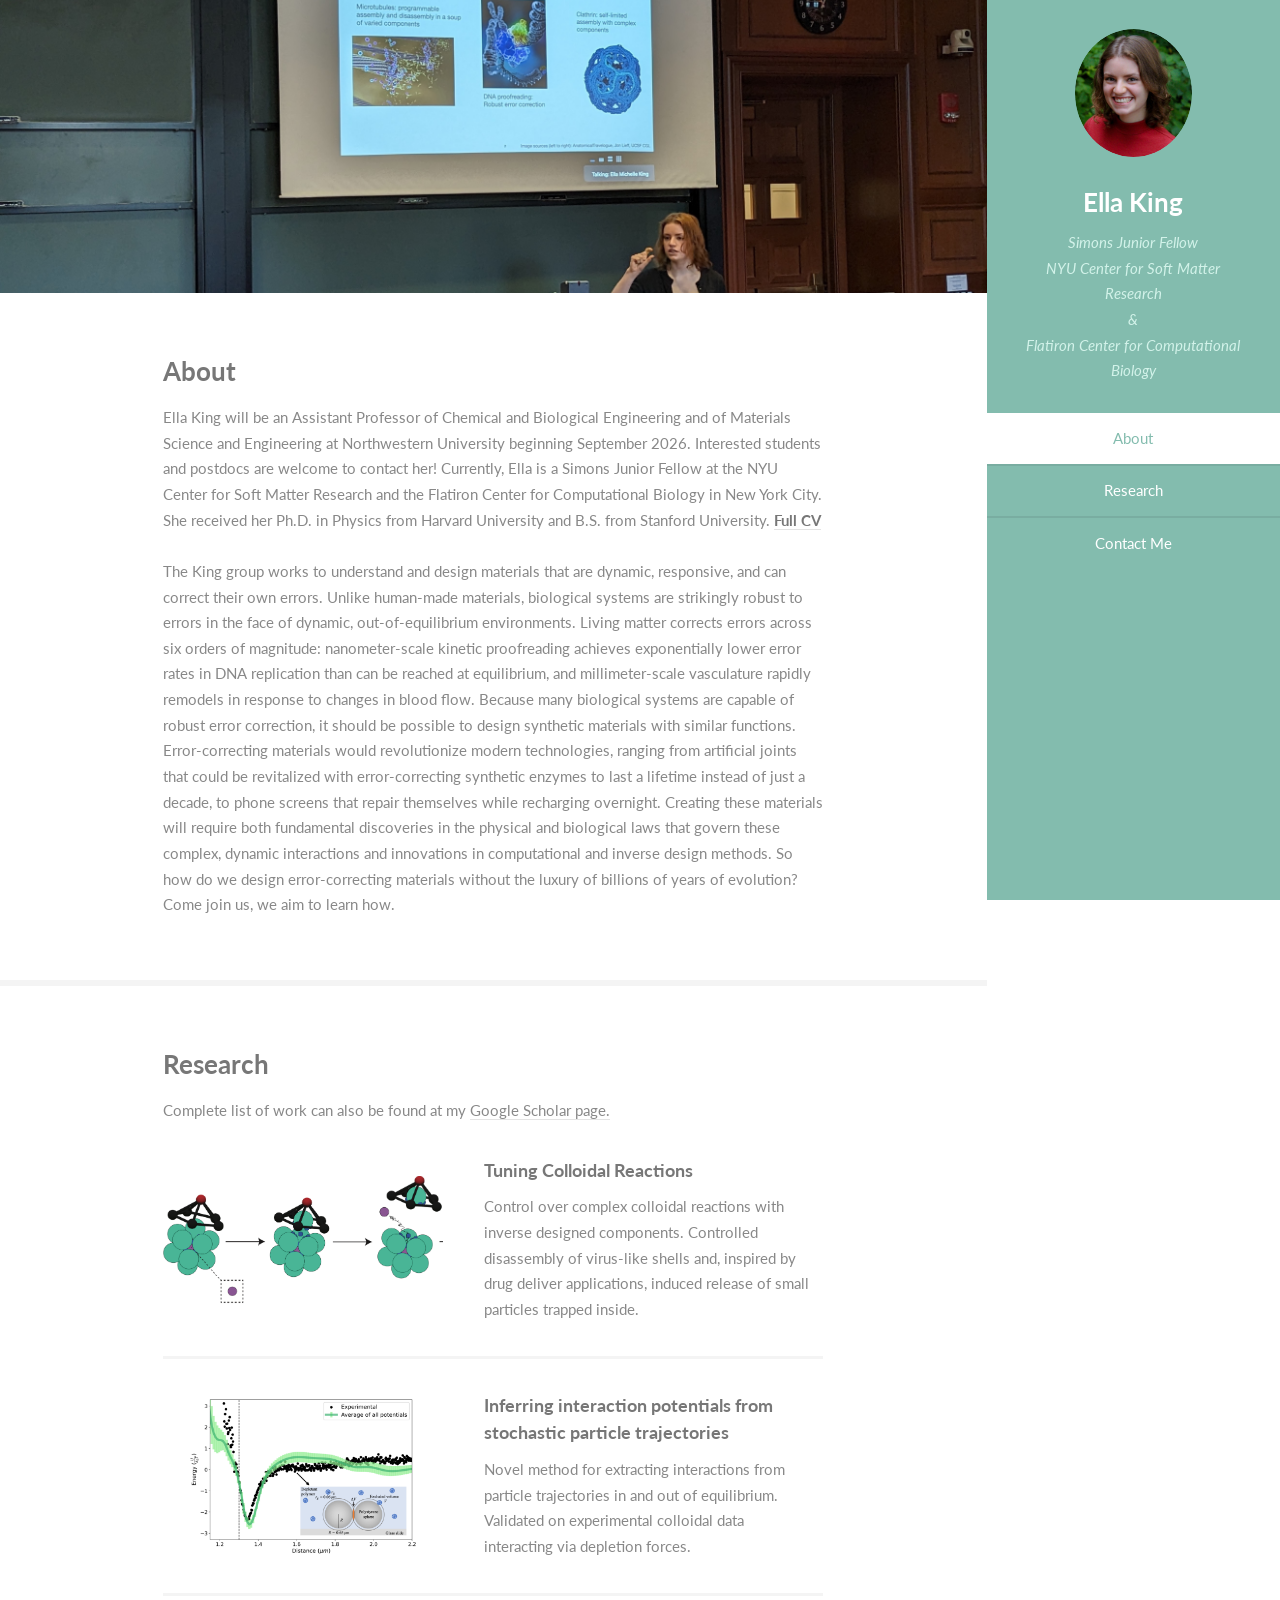
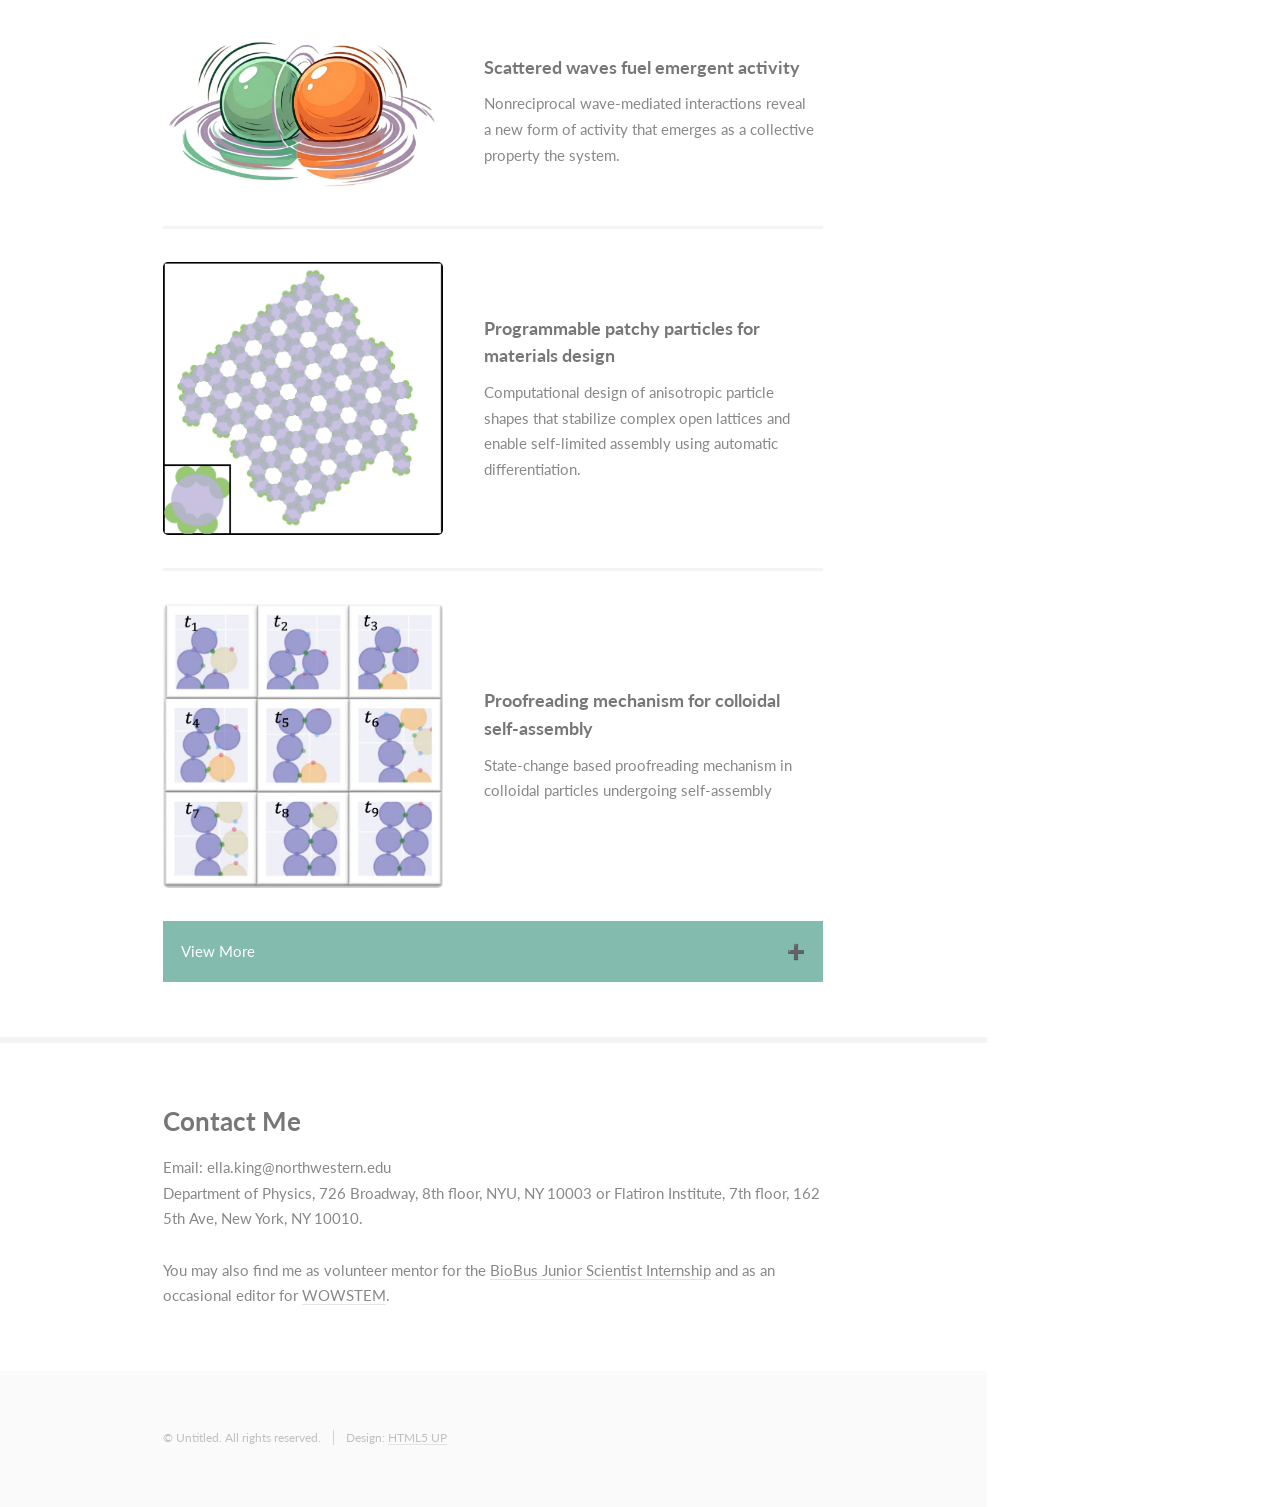
==== index.html @ 79e6826e "clean up text" ====
<!DOCTYPE HTML>
<!--
	Read Only by HTML5 UP
	html5up.net | @ajlkn
	Free for personal and commercial use under the CCA 3.0 license (html5up.net/license)
-->
<html>
	<head>
		<title>Ella King</title>
		<meta charset="utf-8" />
		<meta name="viewport" content="width=device-width, initial-scale=1, user-scalable=no" />
		<link rel="stylesheet" href="assets/css/main.css" />
	</head>
	<body class="is-preload">

		<!-- Header -->
			<section id="header">
				<header>
					<span class="image avatar"><img src="images/ella-headshot.jpg" alt="" /></span>
					<h1 id="logo"><a href="#">Ella King</a></h1>
					<p>Simons Junior Fellow<br>NYU Center for Soft Matter Research<br> & <br>Flatiron Center for Computational Biology</p>
				</header>
				<nav id="nav">
					<ul>
						<li><a href="#About" class="active">About</a></li>
						<li><a href="#Research">Research</a></li>
                                                <!--<li><a href="#Outreach">Outreach</a></li>-->
                                                <li><a href="#Contact">Contact Me</a></li>

					</ul>
				</nav>
				<footer>
					<ul class="icons">
						<li><a href="mailto: ellaking@nyu.edu" class="icon solid fa-envelope"><span class="label">Email</span></a></li>
                                                <li><a href="https://github.com/ellamichelleking" class="icon brands fa-github"><span class="label">Github</span></a></li>
						
                                   	        <li><a href="https://twitter.com/Ella_M_King" class="icon brands fa-twitter"><span class="label">Twitter</span></a></li>

					</ul>
				</footer>
			</section>

		<!-- Wrapper -->
			<div id="wrapper">

				<!-- Main -->
					<div id="main">

						<!-- One -->
							<section id="About">
								<div class="image main" data-position="center">
									<img src="images/givingtalk.jpg" alt="" />
								</div>
								<div class="container">
									<header class="major">
                                                                                <h3>About</h3>
										<!-- <h2>Read Only</h2> -->
										</header>
									<p>Ella King will be an Assistant Professor of Chemical and Biological Engineering and of Materials Science and Engineering at Northwestern University beginning September 2026. Interested students and postdocs are welcome to contact her! Currently, Ella is a Simons Junior Fellow at the NYU Center for Soft Matter Research and the 
Flatiron Center for Computational Biology in New York City.  She received her Ph.D. in Physics from Harvard University and B.S. from Stanford University.  <b><a href="King_CV_2025.pdf" alt='CV'>Full CV</a></b><br><br>  

The King group works to understand and design materials that are dynamic, responsive, and can correct their own errors. Unlike human-made materials, biological systems are strikingly robust to errors in the face of dynamic, out-of-equilibrium environments. Living matter corrects errors across six orders of magnitude: nanometer-scale kinetic proofreading achieves exponentially lower error rates in DNA replication than can be reached at equilibrium, and millimeter-scale vasculature rapidly remodels in response to changes in blood flow. Because many biological systems are capable of robust error correction, it should be possible to design synthetic materials with similar functions. Error-correcting materials would revolutionize modern technologies, ranging from artificial joints that could be revitalized with error-correcting synthetic enzymes to last a lifetime instead of just a decade, to phone screens that repair themselves while recharging overnight. Creating these materials will require both fundamental discoveries in the physical and biological laws that govern these complex, dynamic interactions and innovations in computational and inverse design methods. So how do we design error-correcting materials without the luxury of billions of years of evolution? Come join us, we aim to learn how.

 <br>
</p>
								</div>
							</section>

						<!-- Two -->
							<section id="Research">
								<div class="container">
									<h3>Research</h3>
									<p>Complete list of work can also be found at my <a href=https://scholar.google.com/citations?user=tMOOznMAAAAJ&hl=en>Google Scholar page.</a></p> 
									<div class="features">
                                                                               <article>
											<a href="https://journals.aps.org/prl/abstract/10.1103/PhysRevLett.133.228201" class="image"><img src="images/catalyst.png" alt="" /></a>
											<div class="inner">
												<h4><a href=https://journals.aps.org/prl/abstract/10.1103/PhysRevLett.133.228201>Tuning Colloidal Reactions</a></h4>
												<p>Control over complex colloidal reactions with inverse designed components. Controlled disassembly of virus-like shells and, inspired by drug deliver applications, induced release of small particles trapped inside.</p>
											</div>
										</article>



										<article>
											<a href="https://journals.aps.org/prresearch/pdf/10.1103/PhysRevResearch.7.023075" class="image"><img src="images/inferring_potentials.png" alt="" /></a>
											<div class="inner">
												<h4><a href=https://journals.aps.org/prresearch/pdf/10.1103/PhysRevResearch.7.023075>Inferring interaction potentials from stochastic particle trajectories</a></h4>
												<p>Novel method for extracting interactions from particle trajectories in and out of equilibrium. Validated on experimental colloidal data interacting via depletion forces.</p>
											</div>
										</article><article>
											<a href="https://journals.aps.org/prresearch/pdf/10.1103/PhysRevResearch.7.013055" class="image"><img src="images/cartoon_emergent.jpg" alt="" /></a>
											<div class="inner">
												<h4><a href=https://journals.aps.org/prresearch/pdf/10.1103/PhysRevResearch.7.013055>Scattered waves fuel emergent activity</a></h4>
												<p> Nonreciprocal wave-mediated interactions reveal a new form of activity that emerges as a collective property the system.</p>
											</div>
										</article>


										<article>
											<a href="https://www.pnas.org/doi/full/10.1073/pnas.2311891121" class="image"><img src="images/kagome_lattice.png" alt="" /></a>
											<div class="inner">
												<h4><a href=https://www.pnas.org/doi/full/10.1073/pnas.2311891121>Programmable patchy particles for materials design</a></h4>
												<p>Computational design of anisotropic particle shapes that stabilize complex open lattices and enable self-limited assembly using automatic differentiation.</p>
											</div>
										</article>

										<article>
											<a href="https://arxiv.org/pdf/2312.08619" class="image"><img src="images/proofreading.png" alt="" /></a>
											<div class="inner">
												<h4><a href=https://arxiv.org/pdf/2312.08619>Proofreading mechanism for colloidal self-assembly</a></h4>
												<p>State-change based proofreading mechanism in colloidal particles undergoing self-assembly</p>
											</div>
										</article>
										

										<button class="collapsible more">View More</button> 
										<div class="content">
											<br>
											<article>
												<a href="https://www.nature.com/articles/s41467-023-35803-x" class="image"><img src="images/RNAs.png" alt=""/></a>
											        <div class="inner">
												        <h4><a href="https://www.nature.com/articles/s41467-023-35803-x">Uncovering the mechanism for aggregation in repeat expanded RNA reveals a reentrant transition</a></h4>
												        <p>Repeat expanded RNA, which is implicated in neurodegenerative diseases such as ALS, aggregates in vitro. Origin of this aggregation is presented, and a reentrant phase transition is observed as a result. </p>
											        </div>
												
										        </article>


                                                                                        <article>
												<a href="https://journals.aps.org/pre/abstract/10.1103/PhysRevE.105.044608" class="image"><img src="images/tracking.jpeg" alt=""/></a>
											        <div class="inner">
												        <h4><a href="https://journals.aps.org/pre/abstract/10.1103/PhysRevE.105.044608">Correlation Tracking: Using simulations to interpolate highly correlated particle tracks</a></h4>
												        <p>Introduces a particle tracking algorithm for correlated systems, such as dense suspensions or strongly interacting particles.</p>
											        </div>
												
										        </article>








										        <article>
											        <a href="https://www.pnas.org/doi/abs/10.1073/pnas.2024083118" class="image"><img src="images/transition_rates.jpg" alt="" /></a>
											        <div class="inner">
												        <h4><a href="https://www.pnas.org/doi/abs/10.1073/pnas.2024083118">Designing self-assembling kinetics with differentiable statistical physics models</a></h4>
												        <p>Inverse design of kinetic properties of self-assembled structures, including transition rates between small clusters and bulk crystallization rates. </p>
											        </div>
												
										        </article>




											<article>
											        <a href="https://pubs.acs.org/doi/abs/10.1021/acs.langmuir.9b01824" class="image"><img src="images/adamantane.png" alt="" /></a>
											        <div class="inner">
												        <h4><a href="https://pubs.acs.org/doi/abs/10.1021/acs.langmuir.9b01824">Impact of Rigidity on Molecular Self-Assembly</a></h4>
												        <p>The rigidity of diamondoid molecules, and the resulting decrease in configurational entropy, drives their unique assembly properties.</p>
											        </div>
												
										        </article>
											
										</div>
										<button class="collapsible less" style="display:none;">View Less</button> 
										<br>

									</div>
								</div>
							</section>




                                                


						 <!-- Four -->
							<section id="Contact">
								<div class="container">
                                                                        <h3>Contact Me</h3>
									<p>Email: ella.king@northwestern.edu <br>Department of Physics, 726 Broadway, 8th floor, NYU, NY 10003 or Flatiron Institute, 7th floor, 162 5th Ave, New York, NY 10010.<br><br>
								You may also find me as volunteer mentor for the <a href=https://www.biobus.org/internship/>BioBus Junior Scientist Internship</a> and as an occasional editor for <a href=https://www.wowstem.org/>WOWSTEM</a>.</p>
								</div>
							</section>




                                            	
						<!-- Five -->
						<!--
							<section id="five">
								<div class="container">
									<h3>Elements</h3>

									<section>
										<h4>Text</h4>
										<p>This is <b>bold</b> and this is <strong>strong</strong>. This is <i>italic</i> and this is <em>emphasized</em>.
										This is <sup>superscript</sup> text and this is <sub>subscript</sub> text.
										This is <u>underlined</u> and this is code: <code>for (;;) { ... }</code>. Finally, <a href="#">this is a link</a>.</p>
										<hr />
										<header>
											<h4>Heading with a Subtitle</h4>
											<p>Lorem ipsum dolor sit amet nullam id egestas urna aliquam</p>
										</header>
										<p>Nunc lacinia ante nunc ac lobortis. Interdum adipiscing gravida odio porttitor sem non mi integer non faucibus ornare mi ut ante amet placerat aliquet. Volutpat eu sed ante lacinia sapien lorem accumsan varius montes viverra nibh in adipiscing blandit tempus accumsan.</p>
										<header>
											<h5>Heading with a Subtitle</h5>
											<p>Lorem ipsum dolor sit amet nullam id egestas urna aliquam</p>
										</header>
										<p>Nunc lacinia ante nunc ac lobortis. Interdum adipiscing gravida odio porttitor sem non mi integer non faucibus ornare mi ut ante amet placerat aliquet. Volutpat eu sed ante lacinia sapien lorem accumsan varius montes viverra nibh in adipiscing blandit tempus accumsan.</p>
										<hr />
										<h2>Heading Level 2</h2>
										<h3>Heading Level 3</h3>
										<h4>Heading Level 4</h4>
										<h5>Heading Level 5</h5>
										<h6>Heading Level 6</h6>
										<hr />
										<h5>Blockquote</h5>
										<blockquote>Fringilla nisl. Donec accumsan interdum nisi, quis tincidunt felis sagittis eget tempus euismod. Vestibulum ante ipsum primis in faucibus vestibulum. Blandit adipiscing eu felis iaculis volutpat ac adipiscing accumsan faucibus. Vestibulum ante ipsum primis in faucibus lorem ipsum dolor sit amet nullam adipiscing eu felis.</blockquote>
										<h5>Preformatted</h5>
										<pre><code>i = 0;

while (!deck.isInOrder()) {
    print 'Iteration ' + i;
    deck.shuffle();
    i++;
}

print 'It took ' + i + ' iterations to sort the deck.';</code></pre>
									</section>

									<section>
										<h4>Lists</h4>
										<div class="row">
											<div class="col-6 col-12-xsmall">
												<h5>Unordered</h5>
												<ul>
													<li>Dolor pulvinar etiam magna etiam.</li>
													<li>Sagittis adipiscing lorem eleifend.</li>
													<li>Felis enim feugiat dolore viverra.</li>
												</ul>
												<h5>Alternate</h5>
												<ul class="alt">
													<li>Dolor pulvinar etiam magna etiam.</li>
													<li>Sagittis adipiscing lorem eleifend.</li>
													<li>Felis enim feugiat dolore viverra.</li>
												</ul>
											</div>
											<div class="col-6 col-12-xsmall">
												<h5>Ordered</h5>
												<ol>
													<li>Dolor pulvinar etiam magna etiam.</li>
													<li>Etiam vel felis at lorem sed viverra.</li>
													<li>Felis enim feugiat dolore viverra.</li>
													<li>Dolor pulvinar etiam magna etiam.</li>
													<li>Etiam vel felis at lorem sed viverra.</li>
													<li>Felis enim feugiat dolore viverra.</li>
												</ol>
												<h5>Icons</h5>
												<ul class="icons">
													<li><a href="#" class="icon brands fa-twitter"><span class="label">Twitter</span></a></li>
													<li><a href="#" class="icon brands fa-facebook-f"><span class="label">Facebook</span></a></li>
													<li><a href="#" class="icon brands fa-instagram"><span class="label">Instagram</span></a></li>
													<li><a href="#" class="icon brands fa-github"><span class="label">Github</span></a></li>
													<li><a href="#" class="icon brands fa-dribbble"><span class="label">Dribbble</span></a></li>
													<li><a href="#" class="icon brands fa-tumblr"><span class="label">Tumblr</span></a></li>
												</ul>
											</div>
										</div>
										<h5>Actions</h5>
										<ul class="actions">
											<li><a href="#" class="button primary">Default</a></li>
											<li><a href="#" class="button">Default</a></li>
											<li><a href="#" class="button alt">Default</a></li>
										</ul>
										<ul class="actions small">
											<li><a href="#" class="button primary small">Small</a></li>
											<li><a href="#" class="button small">Small</a></li>
											<li><a href="#" class="button alt small">Small</a></li>
										</ul>
										<div class="row">
											<div class="col-3 col-6-medium col-12-xsmall">
												<ul class="actions stacked">
													<li><a href="#" class="button primary">Default</a></li>
													<li><a href="#" class="button">Default</a></li>
													<li><a href="#" class="button alt">Default</a></li>
												</ul>
											</div>
											<div class="col-3 col-6 col-12-xsmall">
												<ul class="actions stacked">
													<li><a href="#" class="button primary small">Small</a></li>
													<li><a href="#" class="button small">Small</a></li>
													<li><a href="#" class="button alt small">Small</a></li>
												</ul>
											</div>
											<div class="col-3 col-6-medium col-12-xsmall">
												<ul class="actions stacked">
													<li><a href="#" class="button primary fit">Default</a></li>
													<li><a href="#" class="button fit">Default</a></li>
													<li><a href="#" class="button alt fit">Default</a></li>
												</ul>
											</div>
											<div class="col-3 col-6-medium col-12-xsmall">
												<ul class="actions stacked">
													<li><a href="#" class="button primary small fit">Small</a></li>
													<li><a href="#" class="button small fit">Small</a></li>
													<li><a href="#" class="button alt small fit">Small</a></li>
												</ul>
											</div>
										</div>
									</section>

									<section>
										<h4>Table</h4>
										<h5>Default</h5>
										<div class="table-wrapper">
											<table>
												<thead>
													<tr>
														<th>Name</th>
														<th>Description</th>
														<th>Price</th>
													</tr>
												</thead>
												<tbody>
													<tr>
														<td>Item One</td>
														<td>Ante turpis integer aliquet porttitor.</td>
														<td>29.99</td>
													</tr>
													<tr>
														<td>Item Two</td>
														<td>Vis ac commodo adipiscing arcu aliquet.</td>
														<td>19.99</td>
													</tr>
													<tr>
														<td>Item Three</td>
														<td> Morbi faucibus arcu accumsan lorem.</td>
														<td>29.99</td>
													</tr>
													<tr>
														<td>Item Four</td>
														<td>Vitae integer tempus condimentum.</td>
														<td>19.99</td>
													</tr>
													<tr>
														<td>Item Five</td>
														<td>Ante turpis integer aliquet porttitor.</td>
														<td>29.99</td>
													</tr>
												</tbody>
												<tfoot>
													<tr>
														<td colspan="2"></td>
														<td>100.00</td>
													</tr>
												</tfoot>
											</table>
										</div>

										<h5>Alternate</h5>
										<div class="table-wrapper">
											<table class="alt">
												<thead>
													<tr>
														<th>Name</th>
														<th>Description</th>
														<th>Price</th>
													</tr>
												</thead>
												<tbody>
													<tr>
														<td>Item One</td>
														<td>Ante turpis integer aliquet porttitor.</td>
														<td>29.99</td>
													</tr>
													<tr>
														<td>Item Two</td>
														<td>Vis ac commodo adipiscing arcu aliquet.</td>
														<td>19.99</td>
													</tr>
													<tr>
														<td>Item Three</td>
														<td> Morbi faucibus arcu accumsan lorem.</td>
														<td>29.99</td>
													</tr>
													<tr>
														<td>Item Four</td>
														<td>Vitae integer tempus condimentum.</td>
														<td>19.99</td>
													</tr>
													<tr>
														<td>Item Five</td>
														<td>Ante turpis integer aliquet porttitor.</td>
														<td>29.99</td>
													</tr>
												</tbody>
												<tfoot>
													<tr>
														<td colspan="2"></td>
														<td>100.00</td>
													</tr>
												</tfoot>
											</table>
										</div>
									</section>

									<section>
										<h4>Buttons</h4>
										<ul class="actions">
											<li><a href="#" class="button primary">Primary</a></li>
											<li><a href="#" class="button">Default</a></li>
											<li><a href="#" class="button alt">Alternate</a></li>
										</ul>
										<ul class="actions">
											<li><a href="#" class="button primary large">Large</a></li>
											<li><a href="#" class="button">Default</a></li>
											<li><a href="#" class="button alt small">Small</a></li>
										</ul>
										<ul class="actions fit">
											<li><a href="#" class="button primary fit">Fit</a></li>
											<li><a href="#" class="button fit">Fit</a></li>
											<li><a href="#" class="button alt fit">Fit</a></li>
										</ul>
										<ul class="actions fit small">
											<li><a href="#" class="button primary fit small">Fit + Small</a></li>
											<li><a href="#" class="button fit small">Fit + Small</a></li>
											<li><a href="#" class="button alt fit small">Fit + Small</a></li>
										</ul>
										<ul class="actions">
											<li><a href="#" class="button primary icon solid fa-download">Icon</a></li>
											<li><a href="#" class="button icon solid fa-download">Icon</a></li>
											<li><a href="#" class="button alt icon solid fa-check">Icon</a></li>
										</ul>
										<ul class="actions">
											<li><span class="button primary disabled">Primary</span></li>
											<li><span class="button disabled">Default</span></li>
											<li><span class="button alt disabled">Alternate</span></li>
										</ul>
									</section>

									<section>
										<h4>Form</h4>
										<form method="post" action="#">
											<div class="row gtr-uniform">
												<div class="col-6 col-12-xsmall">
													<input type="text" name="demo-name" id="demo-name" value="" placeholder="Name" />
												</div>
												<div class="col-6 col-12-xsmall">
													<input type="email" name="demo-email" id="demo-email" value="" placeholder="Email" />
												</div>
												<div class="col-12">
													<select name="demo-category" id="demo-category">
														<option value="">- Category -</option>
														<option value="1">Manufacturing</option>
														<option value="1">Shipping</option>
														<option value="1">Administration</option>
														<option value="1">Human Resources</option>
													</select>
												</div>
												<div class="col-4 col-12-medium">
													<input type="radio" id="demo-priority-low" name="demo-priority" checked>
													<label for="demo-priority-low">Low Priority</label>
												</div>
												<div class="col-4 col-12-medium">
													<input type="radio" id="demo-priority-normal" name="demo-priority">
													<label for="demo-priority-normal">Normal Priority</label>
												</div>
												<div class="col-4 col-12-medium">
													<input type="radio" id="demo-priority-high" name="demo-priority">
													<label for="demo-priority-high">High Priority</label>
												</div>
												<div class="col-6 col-12-medium">
													<input type="checkbox" id="demo-copy" name="demo-copy">
													<label for="demo-copy">Email me a copy of this message</label>
												</div>
												<div class="col-6 col-12-medium">
													<input type="checkbox" id="demo-human" name="demo-human" checked>
													<label for="demo-human">I am a human and not a robot</label>
												</div>
												<div class="col-12">
													<textarea name="demo-message" id="demo-message" placeholder="Enter your message" rows="6"></textarea>
												</div>
												<div class="col-12">
													<ul class="actions">
														<li><input type="submit" value="Send Message" /></li>
														<li><input type="reset" value="Reset" class="alt" /></li>
													</ul>
												</div>
											</div>
										</form>
									</section>

									<section>
										<h4>Image</h4>
										<h5>Fit</h5>
										<span class="image fit"><img src="images/banner.jpg" alt="" /></span>
										<div class="box alt">
											<div class="row gtr-50 gtr-uniform">
												<div class="col-4"><span class="image fit"><img src="images/pic01.jpg" alt="" /></span></div>
												<div class="col-4"><span class="image fit"><img src="images/pic02.jpg" alt="" /></span></div>
												<div class="col-4"><span class="image fit"><img src="images/pic03.jpg" alt="" /></span></div>
												<div class="col-4"><span class="image fit"><img src="images/pic02.jpg" alt="" /></span></div>
												<div class="col-4"><span class="image fit"><img src="images/pic03.jpg" alt="" /></span></div>
												<div class="col-4"><span class="image fit"><img src="images/pic01.jpg" alt="" /></span></div>
												<div class="col-4"><span class="image fit"><img src="images/pic03.jpg" alt="" /></span></div>
												<div class="col-4"><span class="image fit"><img src="images/pic01.jpg" alt="" /></span></div>
												<div class="col-4"><span class="image fit"><img src="images/pic02.jpg" alt="" /></span></div>
											</div>
										</div>
										<h5>Left &amp; Right</h5>
										<p><span class="image left"><img src="images/avatar.jpg" alt="" /></span>Fringilla nisl. Donec accumsan interdum nisi, quis tincidunt felis sagittis eget. tempus euismod. Vestibulum ante ipsum primis in faucibus vestibulum. Blandit adipiscing eu felis iaculis volutpat ac adipiscing accumsan eu faucibus. Integer ac pellentesque praesent tincidunt felis sagittis eget. tempus euismod. Vestibulum ante ipsum primis in faucibus vestibulum. Blandit adipiscing eu felis iaculis volutpat ac adipiscing accumsan eu faucibus. Integer ac pellentesque praesent. Donec accumsan interdum nisi, quis tincidunt felis sagittis eget. tempus euismod. Vestibulum ante ipsum primis in faucibus vestibulum. Blandit adipiscing eu felis iaculis volutpat ac adipiscing accumsan eu faucibus. Integer ac pellentesque praesent tincidunt felis sagittis eget. tempus euismod. Vestibulum ante ipsum primis in faucibus vestibulum. Blandit adipiscing eu felis iaculis volutpat ac adipiscing accumsan eu faucibus. Integer ac pellentesque praesent.</p>
										<p><span class="image right"><img src="images/avatar.jpg" alt="" /></span>Fringilla nisl. Donec accumsan interdum nisi, quis tincidunt felis sagittis eget. tempus euismod. Vestibulum ante ipsum primis in faucibus vestibulum. Blandit adipiscing eu felis iaculis volutpat ac adipiscing accumsan eu faucibus. Integer ac pellentesque praesent tincidunt felis sagittis eget. tempus euismod. Vestibulum ante ipsum primis in faucibus vestibulum. Blandit adipiscing eu felis iaculis volutpat ac adipiscing accumsan eu faucibus. Integer ac pellentesque praesent. Donec accumsan interdum nisi, quis tincidunt felis sagittis eget. tempus euismod. Vestibulum ante ipsum primis in faucibus vestibulum. Blandit adipiscing eu felis iaculis volutpat ac adipiscing accumsan eu faucibus. Integer ac pellentesque praesent tincidunt felis sagittis eget. tempus euismod. Vestibulum ante ipsum primis in faucibus vestibulum. Blandit adipiscing eu felis iaculis volutpat ac adipiscing accumsan eu faucibus. Integer ac pellentesque praesent.</p>
									</section>

								</div>
							</section>
						-->

					</div>

				<!-- Footer -->
					<section id="footer">
						<div class="container">
							<ul class="copyright">
								<li>&copy; Untitled. All rights reserved.</li><li>Design: <a href="http://html5up.net">HTML5 UP</a></li>
							</ul>
						</div>
					</section>

			</div>

		<!-- Scripts -->
			<script src="assets/js/jquery.min.js"></script>
			<script src="assets/js/jquery.scrollex.min.js"></script>
			<script src="assets/js/jquery.scrolly.min.js"></script>
			<script src="assets/js/browser.min.js"></script>
			<script src="assets/js/breakpoints.min.js"></script>
			<script src="assets/js/util.js"></script>
			<script src="assets/js/main.js"></script>
			<script>
				       var coll = document.getElementsByClassName("collapsible");
				       var content = document.querySelector(".content");
				    
				       for (var i = 0; i < coll.length; i++) {
					 coll[i].addEventListener("click", function() {
					   // Toggle the visibility of the content
					   if (content.style.maxHeight) {
					     content.style.maxHeight = null;
					   } else {
					     content.style.maxHeight = content.scrollHeight + "px";
					   }
				    
					   // Toggle the visibility of the other button
					   for (var j = 0; j < coll.length; j++) {
					     if (coll[j] == this) {
					       coll[j].style.display = coll[j].style.display === "none" ? "block" : "none";
					     }
					     if (coll[j] != this) {
					       coll[j].style.display = coll[j].style.display === "none" ? "block" : "none";
					     }
					   }
					 });
				       }
			</script>                        

	</body>
</html>
---- assets/css/main.css ----
@import url("fontawesome-all.min.css");
@import url("https://fonts.googleapis.com/css?family=Lato:400,400italic,700,700italic|Source+Code+Pro:400");

/*
	Read Only by HTML5 UP
	html5up.net | @ajlkn
	Free for personal and commercial use under the CCA 3.0 license (html5up.net/license)
*/

html, body, div, span, applet, object,
iframe, h1, h2, h3, h4, h5, h6, p, blockquote,
pre, a, abbr, acronym, address, big, cite,
code, del, dfn, em, img, ins, kbd, q, s, samp,
small, strike, strong, sub, sup, tt, var, b,
u, i, center, dl, dt, dd, ol, ul, li, fieldset,
form, label, legend, table, caption, tbody,
tfoot, thead, tr, th, td, article, aside,
canvas, details, embed, figure, figcaption,
footer, header, hgroup, menu, nav, output, ruby,
section, summary, time, mark, audio, video {
	margin: 0;
	padding: 0;
	border: 0;
	font-size: 100%;
	font: inherit;
	vertical-align: baseline;}

article, aside, details, figcaption, figure,
footer, header, hgroup, menu, nav, section {
	display: block;}

body {
	line-height: 1;
}

ol, ul {
	list-style: none;
}

blockquote, q {
	quotes: none;
}

	blockquote:before, blockquote:after, q:before, q:after {
		content: '';
		content: none;
	}

.less:after {
	content: "\2796";
	float: right;
}

.more:after {
	content: "\02795";
	float: right;
}


.collapsible {
  background-color: #83bcae;
  color: white;
  cursor: pointer;
  padding: 18px;
  width: 100%;
  border: none;
  text-align: left;
  outline: none;
  font-size: 18px;
  font: inherit;
}

.content {
  padding: 1 18px;
  max-height: 0;
  overflow: hidden;
  transition: max-height 0.2s ease-out;
  background-color: #ffffff;
}

.active, .collapsible:hover {
  background-color: #79ada1;
}




table {
	border-collapse: collapse;
	border-spacing: 0;
}

body {
	-webkit-text-size-adjust: none;
}

mark {
	background-color: transparent;
	color: inherit;
}

input::-moz-focus-inner {
	border: 0;
	padding: 0;
}

input, select, textarea {
	-moz-appearance: none;
	-webkit-appearance: none;
	-ms-appearance: none;
	appearance: none;
}

/* Basic */

	html {
		box-sizing: border-box;
	}

	*, *:before, *:after {
		box-sizing: inherit;
	}

	body {
		background: #fff;
	}

		body.is-preload *, body.is-preload *:before, body.is-preload *:after {
			-moz-animation: none !important;
			-webkit-animation: none !important;
			-ms-animation: none !important;
			animation: none !important;
			-moz-transition: none !important;
			-webkit-transition: none !important;
			-ms-transition: none !important;
			transition: none !important;
		}

	body, input, select, textarea {
		color: #888;
		font-family: "Lato", sans-serif;
		font-size: 16pt;
		font-weight: 400;
		line-height: 1.75em;
	}

	a {
		-moz-transition: color 0.2s ease-in-out, border-color 0.2s ease-in-out;
		-webkit-transition: color 0.2s ease-in-out, border-color 0.2s ease-in-out;
		-ms-transition: color 0.2s ease-in-out, border-color 0.2s ease-in-out;
		transition: color 0.2s ease-in-out, border-color 0.2s ease-in-out;
		border-bottom: solid 1px #e4e4e4;
		color: inherit;
		text-decoration: none;
	}

		a:hover {
			border-bottom-color: transparent;
			color: #83bcae !important;
		}

	strong, b {
		color: #777;
		font-weight: 700;
	}

	em, i {
		font-style: italic;
	}

	p {
		margin: 0 0 2.25em 0;
	}

	h1, h2, h3, h4, h5, h6 {
		color: #777;
		font-weight: 700;
		line-height: 1em;
		margin: 0 0 0.5625em 0;
	}

		h1 a, h2 a, h3 a, h4 a, h5 a, h6 a {
			border: 0;
			color: inherit;
			text-decoration: none;
		}

	h2 {
		font-size: 2em;
		line-height: 1.5em;
	}

	h3 {
		font-size: 1.75em;
		line-height: 1.5em;
	}

	h4 {
		font-size: 1.25em;
		line-height: 1.5em;
	}

	h5 {
		font-size: 0.9em;
		line-height: 1.5em;
	}

	h6 {
		font-size: 0.7em;
		line-height: 1.5em;
	}

	sub {
		font-size: 0.8em;
		position: relative;
		top: 0.5em;
	}

	sup {
		font-size: 0.8em;
		position: relative;
		top: -0.5em;
	}

	hr {
		border: 0;
		border-bottom: solid 2px #f4f4f4;
		margin: 2.25em 0;
	}

		hr.major {
			margin: 3.375em 0;
		}

	blockquote {
		border-left: solid 8px #e4e4e4;
		font-style: italic;
		margin: 0 0 2.25em 0;
		padding: 0.5em 0 0.5em 2em;
	}

	code {
		background: #555;
		border-radius: 5px;
		color: #fff;
		font-family: "Source Code Pro", monospace;
		font-size: 0.9em;
		margin: 0 0.25em;
		padding: 0.25em 0.65em;
	}

	pre {
		font-family: "Source Code Pro", monospace;
		font-size: 0.9em;
		margin: 0 0 2.25em 0;
	}

		pre code {
			-webkit-overflow-scrolling: touch;
			display: block;
			line-height: 1.5em;
			overflow-x: auto;
			padding: 1em 1.5em;
		}

	.align-left {
		text-align: left;
	}

	.align-center {
		text-align: center;
	}

	.align-right {
		text-align: right;
	}

/* Row */

	.row {
		display: flex;
		flex-wrap: wrap;
		box-sizing: border-box;
		align-items: stretch;
	}

		.row > * {
			box-sizing: border-box;
		}

		.row.gtr-uniform > * > :last-child {
			margin-bottom: 0;
		}

		.row.aln-left {
			justify-content: flex-start;
		}

		.row.aln-center {
			justify-content: center;
		}

		.row.aln-right {
			justify-content: flex-end;
		}

		.row.aln-top {
			align-items: flex-start;
		}

		.row.aln-middle {
			align-items: center;
		}

		.row.aln-bottom {
			align-items: flex-end;
		}

		.row > .imp {
			order: -1;
		}

		.row > .col-1 {
			width: 8.33333%;
		}

		.row > .off-1 {
			margin-left: 8.33333%;
		}

		.row > .col-2 {
			width: 16.66667%;
		}

		.row > .off-2 {
			margin-left: 16.66667%;
		}

		.row > .col-3 {
			width: 25%;
		}

		.row > .off-3 {
			margin-left: 25%;
		}

		.row > .col-4 {
			width: 33.33333%;
		}

		.row > .off-4 {
			margin-left: 33.33333%;
		}

		.row > .col-5 {
			width: 41.66667%;
		}

		.row > .off-5 {
			margin-left: 41.66667%;
		}

		.row > .col-6 {
			width: 50%;
		}

		.row > .off-6 {
			margin-left: 50%;
		}

		.row > .col-7 {
			width: 58.33333%;
		}

		.row > .off-7 {
			margin-left: 58.33333%;
		}

		.row > .col-8 {
			width: 66.66667%;
		}

		.row > .off-8 {
			margin-left: 66.66667%;
		}

		.row > .col-9 {
			width: 75%;
		}

		.row > .off-9 {
			margin-left: 75%;
		}

		.row > .col-10 {
			width: 83.33333%;
		}

		.row > .off-10 {
			margin-left: 83.33333%;
		}

		.row > .col-11 {
			width: 91.66667%;
		}

		.row > .off-11 {
			margin-left: 91.66667%;
		}

		.row > .col-12 {
			width: 100%;
		}

		.row > .off-12 {
			margin-left: 100%;
		}

		.row.gtr-0 {
			margin-top: 0;
			margin-left: 0em;
		}

			.row.gtr-0 > * {
				padding: 0 0 0 0em;
			}

			.row.gtr-0.gtr-uniform {
				margin-top: 0em;
			}

				.row.gtr-0.gtr-uniform > * {
					padding-top: 0em;
				}

		.row.gtr-25 {
			margin-top: 0;
			margin-left: -0.5em;
		}

			.row.gtr-25 > * {
				padding: 0 0 0 0.5em;
			}

			.row.gtr-25.gtr-uniform {
				margin-top: -0.5em;
			}

				.row.gtr-25.gtr-uniform > * {
					padding-top: 0.5em;
				}

		.row.gtr-50 {
			margin-top: 0;
			margin-left: -1em;
		}

			.row.gtr-50 > * {
				padding: 0 0 0 1em;
			}

			.row.gtr-50.gtr-uniform {
				margin-top: -1em;
			}

				.row.gtr-50.gtr-uniform > * {
					padding-top: 1em;
				}

		.row {
			margin-top: 0;
			margin-left: -2em;
		}

			.row > * {
				padding: 0 0 0 2em;
			}

			.row.gtr-uniform {
				margin-top: -2em;
			}

				.row.gtr-uniform > * {
					padding-top: 2em;
				}

		.row.gtr-150 {
			margin-top: 0;
			margin-left: -3em;
		}

			.row.gtr-150 > * {
				padding: 0 0 0 3em;
			}

			.row.gtr-150.gtr-uniform {
				margin-top: -3em;
			}

				.row.gtr-150.gtr-uniform > * {
					padding-top: 3em;
				}

		.row.gtr-200 {
			margin-top: 0;
			margin-left: -4em;
		}

			.row.gtr-200 > * {
				padding: 0 0 0 4em;
			}

			.row.gtr-200.gtr-uniform {
				margin-top: -4em;
			}

				.row.gtr-200.gtr-uniform > * {
					padding-top: 4em;
				}

		@media screen and (max-width: 1680px) {

			.row {
				display: flex;
				flex-wrap: wrap;
				box-sizing: border-box;
				align-items: stretch;
			}

				.row > * {
					box-sizing: border-box;
				}

				.row.gtr-uniform > * > :last-child {
					margin-bottom: 0;
				}

				.row.aln-left {
					justify-content: flex-start;
				}

				.row.aln-center {
					justify-content: center;
				}

				.row.aln-right {
					justify-content: flex-end;
				}

				.row.aln-top {
					align-items: flex-start;
				}

				.row.aln-middle {
					align-items: center;
				}

				.row.aln-bottom {
					align-items: flex-end;
				}

				.row > .imp-xlarge {
					order: -1;
				}

				.row > .col-1-xlarge {
					width: 8.33333%;
				}

				.row > .off-1-xlarge {
					margin-left: 8.33333%;
				}

				.row > .col-2-xlarge {
					width: 16.66667%;
				}

				.row > .off-2-xlarge {
					margin-left: 16.66667%;
				}

				.row > .col-3-xlarge {
					width: 25%;
				}

				.row > .off-3-xlarge {
					margin-left: 25%;
				}

				.row > .col-4-xlarge {
					width: 33.33333%;
				}

				.row > .off-4-xlarge {
					margin-left: 33.33333%;
				}

				.row > .col-5-xlarge {
					width: 41.66667%;
				}

				.row > .off-5-xlarge {
					margin-left: 41.66667%;
				}

				.row > .col-6-xlarge {
					width: 50%;
				}

				.row > .off-6-xlarge {
					margin-left: 50%;
				}

				.row > .col-7-xlarge {
					width: 58.33333%;
				}

				.row > .off-7-xlarge {
					margin-left: 58.33333%;
				}

				.row > .col-8-xlarge {
					width: 66.66667%;
				}

				.row > .off-8-xlarge {
					margin-left: 66.66667%;
				}

				.row > .col-9-xlarge {
					width: 75%;
				}

				.row > .off-9-xlarge {
					margin-left: 75%;
				}

				.row > .col-10-xlarge {
					width: 83.33333%;
				}

				.row > .off-10-xlarge {
					margin-left: 83.33333%;
				}

				.row > .col-11-xlarge {
					width: 91.66667%;
				}

				.row > .off-11-xlarge {
					margin-left: 91.66667%;
				}

				.row > .col-12-xlarge {
					width: 100%;
				}

				.row > .off-12-xlarge {
					margin-left: 100%;
				}

				.row.gtr-0 {
					margin-top: 0;
					margin-left: 0em;
				}

					.row.gtr-0 > * {
						padding: 0 0 0 0em;
					}

					.row.gtr-0.gtr-uniform {
						margin-top: 0em;
					}

						.row.gtr-0.gtr-uniform > * {
							padding-top: 0em;
						}

				.row.gtr-25 {
					margin-top: 0;
					margin-left: -0.5em;
				}

					.row.gtr-25 > * {
						padding: 0 0 0 0.5em;
					}

					.row.gtr-25.gtr-uniform {
						margin-top: -0.5em;
					}

						.row.gtr-25.gtr-uniform > * {
							padding-top: 0.5em;
						}

				.row.gtr-50 {
					margin-top: 0;
					margin-left: -1em;
				}

					.row.gtr-50 > * {
						padding: 0 0 0 1em;
					}

					.row.gtr-50.gtr-uniform {
						margin-top: -1em;
					}

						.row.gtr-50.gtr-uniform > * {
							padding-top: 1em;
						}

				.row {
					margin-top: 0;
					margin-left: -2em;
				}

					.row > * {
						padding: 0 0 0 2em;
					}

					.row.gtr-uniform {
						margin-top: -2em;
					}

						.row.gtr-uniform > * {
							padding-top: 2em;
						}

				.row.gtr-150 {
					margin-top: 0;
					margin-left: -3em;
				}

					.row.gtr-150 > * {
						padding: 0 0 0 3em;
					}

					.row.gtr-150.gtr-uniform {
						margin-top: -3em;
					}

						.row.gtr-150.gtr-uniform > * {
							padding-top: 3em;
						}

				.row.gtr-200 {
					margin-top: 0;
					margin-left: -4em;
				}

					.row.gtr-200 > * {
						padding: 0 0 0 4em;
					}

					.row.gtr-200.gtr-uniform {
						margin-top: -4em;
					}

						.row.gtr-200.gtr-uniform > * {
							padding-top: 4em;
						}

		}

		@media screen and (max-width: 1280px) {

			.row {
				display: flex;
				flex-wrap: wrap;
				box-sizing: border-box;
				align-items: stretch;
			}

				.row > * {
					box-sizing: border-box;
				}

				.row.gtr-uniform > * > :last-child {
					margin-bottom: 0;
				}

				.row.aln-left {
					justify-content: flex-start;
				}

				.row.aln-center {
					justify-content: center;
				}

				.row.aln-right {
					justify-content: flex-end;
				}

				.row.aln-top {
					align-items: flex-start;
				}

				.row.aln-middle {
					align-items: center;
				}

				.row.aln-bottom {
					align-items: flex-end;
				}

				.row > .imp-large {
					order: -1;
				}

				.row > .col-1-large {
					width: 8.33333%;
				}

				.row > .off-1-large {
					margin-left: 8.33333%;
				}

				.row > .col-2-large {
					width: 16.66667%;
				}

				.row > .off-2-large {
					margin-left: 16.66667%;
				}

				.row > .col-3-large {
					width: 25%;
				}

				.row > .off-3-large {
					margin-left: 25%;
				}

				.row > .col-4-large {
					width: 33.33333%;
				}

				.row > .off-4-large {
					margin-left: 33.33333%;
				}

				.row > .col-5-large {
					width: 41.66667%;
				}

				.row > .off-5-large {
					margin-left: 41.66667%;
				}

				.row > .col-6-large {
					width: 50%;
				}

				.row > .off-6-large {
					margin-left: 50%;
				}

				.row > .col-7-large {
					width: 58.33333%;
				}

				.row > .off-7-large {
					margin-left: 58.33333%;
				}

				.row > .col-8-large {
					width: 66.66667%;
				}

				.row > .off-8-large {
					margin-left: 66.66667%;
				}

				.row > .col-9-large {
					width: 75%;
				}

				.row > .off-9-large {
					margin-left: 75%;
				}

				.row > .col-10-large {
					width: 83.33333%;
				}

				.row > .off-10-large {
					margin-left: 83.33333%;
				}

				.row > .col-11-large {
					width: 91.66667%;
				}

				.row > .off-11-large {
					margin-left: 91.66667%;
				}

				.row > .col-12-large {
					width: 100%;
				}

				.row > .off-12-large {
					margin-left: 100%;
				}

				.row.gtr-0 {
					margin-top: 0;
					margin-left: 0em;
				}

					.row.gtr-0 > * {
						padding: 0 0 0 0em;
					}

					.row.gtr-0.gtr-uniform {
						margin-top: 0em;
					}

						.row.gtr-0.gtr-uniform > * {
							padding-top: 0em;
						}

				.row.gtr-25 {
					margin-top: 0;
					margin-left: -0.375em;
				}

					.row.gtr-25 > * {
						padding: 0 0 0 0.375em;
					}

					.row.gtr-25.gtr-uniform {
						margin-top: -0.375em;
					}

						.row.gtr-25.gtr-uniform > * {
							padding-top: 0.375em;
						}

				.row.gtr-50 {
					margin-top: 0;
					margin-left: -0.75em;
				}

					.row.gtr-50 > * {
						padding: 0 0 0 0.75em;
					}

					.row.gtr-50.gtr-uniform {
						margin-top: -0.75em;
					}

						.row.gtr-50.gtr-uniform > * {
							padding-top: 0.75em;
						}

				.row {
					margin-top: 0;
					margin-left: -1.5em;
				}

					.row > * {
						padding: 0 0 0 1.5em;
					}

					.row.gtr-uniform {
						margin-top: -1.5em;
					}

						.row.gtr-uniform > * {
							padding-top: 1.5em;
						}

				.row.gtr-150 {
					margin-top: 0;
					margin-left: -2.25em;
				}

					.row.gtr-150 > * {
						padding: 0 0 0 2.25em;
					}

					.row.gtr-150.gtr-uniform {
						margin-top: -2.25em;
					}

						.row.gtr-150.gtr-uniform > * {
							padding-top: 2.25em;
						}

				.row.gtr-200 {
					margin-top: 0;
					margin-left: -3em;
				}

					.row.gtr-200 > * {
						padding: 0 0 0 3em;
					}

					.row.gtr-200.gtr-uniform {
						margin-top: -3em;
					}

						.row.gtr-200.gtr-uniform > * {
							padding-top: 3em;
						}

		}

		@media screen and (max-width: 1024px) {

			.row {
				display: flex;
				flex-wrap: wrap;
				box-sizing: border-box;
				align-items: stretch;
			}

				.row > * {
					box-sizing: border-box;
				}

				.row.gtr-uniform > * > :last-child {
					margin-bottom: 0;
				}

				.row.aln-left {
					justify-content: flex-start;
				}

				.row.aln-center {
					justify-content: center;
				}

				.row.aln-right {
					justify-content: flex-end;
				}

				.row.aln-top {
					align-items: flex-start;
				}

				.row.aln-middle {
					align-items: center;
				}

				.row.aln-bottom {
					align-items: flex-end;
				}

				.row > .imp-medium {
					order: -1;
				}

				.row > .col-1-medium {
					width: 8.33333%;
				}

				.row > .off-1-medium {
					margin-left: 8.33333%;
				}

				.row > .col-2-medium {
					width: 16.66667%;
				}

				.row > .off-2-medium {
					margin-left: 16.66667%;
				}

				.row > .col-3-medium {
					width: 25%;
				}

				.row > .off-3-medium {
					margin-left: 25%;
				}

				.row > .col-4-medium {
					width: 33.33333%;
				}

				.row > .off-4-medium {
					margin-left: 33.33333%;
				}

				.row > .col-5-medium {
					width: 41.66667%;
				}

				.row > .off-5-medium {
					margin-left: 41.66667%;
				}

				.row > .col-6-medium {
					width: 50%;
				}

				.row > .off-6-medium {
					margin-left: 50%;
				}

				.row > .col-7-medium {
					width: 58.33333%;
				}

				.row > .off-7-medium {
					margin-left: 58.33333%;
				}

				.row > .col-8-medium {
					width: 66.66667%;
				}

				.row > .off-8-medium {
					margin-left: 66.66667%;
				}

				.row > .col-9-medium {
					width: 75%;
				}

				.row > .off-9-medium {
					margin-left: 75%;
				}

				.row > .col-10-medium {
					width: 83.33333%;
				}

				.row > .off-10-medium {
					margin-left: 83.33333%;
				}

				.row > .col-11-medium {
					width: 91.66667%;
				}

				.row > .off-11-medium {
					margin-left: 91.66667%;
				}

				.row > .col-12-medium {
					width: 100%;
				}

				.row > .off-12-medium {
					margin-left: 100%;
				}

				.row.gtr-0 {
					margin-top: 0;
					margin-left: 0em;
				}

					.row.gtr-0 > * {
						padding: 0 0 0 0em;
					}

					.row.gtr-0.gtr-uniform {
						margin-top: 0em;
					}

						.row.gtr-0.gtr-uniform > * {
							padding-top: 0em;
						}

				.row.gtr-25 {
					margin-top: 0;
					margin-left: -0.375em;
				}

					.row.gtr-25 > * {
						padding: 0 0 0 0.375em;
					}

					.row.gtr-25.gtr-uniform {
						margin-top: -0.375em;
					}

						.row.gtr-25.gtr-uniform > * {
							padding-top: 0.375em;
						}

				.row.gtr-50 {
					margin-top: 0;
					margin-left: -0.75em;
				}

					.row.gtr-50 > * {
						padding: 0 0 0 0.75em;
					}

					.row.gtr-50.gtr-uniform {
						margin-top: -0.75em;
					}

						.row.gtr-50.gtr-uniform > * {
							padding-top: 0.75em;
						}

				.row {
					margin-top: 0;
					margin-left: -1.5em;
				}

					.row > * {
						padding: 0 0 0 1.5em;
					}

					.row.gtr-uniform {
						margin-top: -1.5em;
					}

						.row.gtr-uniform > * {
							padding-top: 1.5em;
						}

				.row.gtr-150 {
					margin-top: 0;
					margin-left: -2.25em;
				}

					.row.gtr-150 > * {
						padding: 0 0 0 2.25em;
					}

					.row.gtr-150.gtr-uniform {
						margin-top: -2.25em;
					}

						.row.gtr-150.gtr-uniform > * {
							padding-top: 2.25em;
						}

				.row.gtr-200 {
					margin-top: 0;
					margin-left: -3em;
				}

					.row.gtr-200 > * {
						padding: 0 0 0 3em;
					}

					.row.gtr-200.gtr-uniform {
						margin-top: -3em;
					}

						.row.gtr-200.gtr-uniform > * {
							padding-top: 3em;
						}

		}

		@media screen and (max-width: 736px) {

			.row {
				display: flex;
				flex-wrap: wrap;
				box-sizing: border-box;
				align-items: stretch;
			}

				.row > * {
					box-sizing: border-box;
				}

				.row.gtr-uniform > * > :last-child {
					margin-bottom: 0;
				}

				.row.aln-left {
					justify-content: flex-start;
				}

				.row.aln-center {
					justify-content: center;
				}

				.row.aln-right {
					justify-content: flex-end;
				}

				.row.aln-top {
					align-items: flex-start;
				}

				.row.aln-middle {
					align-items: center;
				}

				.row.aln-bottom {
					align-items: flex-end;
				}

				.row > .imp-small {
					order: -1;
				}

				.row > .col-1-small {
					width: 8.33333%;
				}

				.row > .off-1-small {
					margin-left: 8.33333%;
				}

				.row > .col-2-small {
					width: 16.66667%;
				}

				.row > .off-2-small {
					margin-left: 16.66667%;
				}

				.row > .col-3-small {
					width: 25%;
				}

				.row > .off-3-small {
					margin-left: 25%;
				}

				.row > .col-4-small {
					width: 33.33333%;
				}

				.row > .off-4-small {
					margin-left: 33.33333%;
				}

				.row > .col-5-small {
					width: 41.66667%;
				}

				.row > .off-5-small {
					margin-left: 41.66667%;
				}

				.row > .col-6-small {
					width: 50%;
				}

				.row > .off-6-small {
					margin-left: 50%;
				}

				.row > .col-7-small {
					width: 58.33333%;
				}

				.row > .off-7-small {
					margin-left: 58.33333%;
				}

				.row > .col-8-small {
					width: 66.66667%;
				}

				.row > .off-8-small {
					margin-left: 66.66667%;
				}

				.row > .col-9-small {
					width: 75%;
				}

				.row > .off-9-small {
					margin-left: 75%;
				}

				.row > .col-10-small {
					width: 83.33333%;
				}

				.row > .off-10-small {
					margin-left: 83.33333%;
				}

				.row > .col-11-small {
					width: 91.66667%;
				}

				.row > .off-11-small {
					margin-left: 91.66667%;
				}

				.row > .col-12-small {
					width: 100%;
				}

				.row > .off-12-small {
					margin-left: 100%;
				}

				.row.gtr-0 {
					margin-top: 0;
					margin-left: 0em;
				}

					.row.gtr-0 > * {
						padding: 0 0 0 0em;
					}

					.row.gtr-0.gtr-uniform {
						margin-top: 0em;
					}

						.row.gtr-0.gtr-uniform > * {
							padding-top: 0em;
						}

				.row.gtr-25 {
					margin-top: 0;
					margin-left: -0.3125em;
				}

					.row.gtr-25 > * {
						padding: 0 0 0 0.3125em;
					}

					.row.gtr-25.gtr-uniform {
						margin-top: -0.3125em;
					}

						.row.gtr-25.gtr-uniform > * {
							padding-top: 0.3125em;
						}

				.row.gtr-50 {
					margin-top: 0;
					margin-left: -0.625em;
				}

					.row.gtr-50 > * {
						padding: 0 0 0 0.625em;
					}

					.row.gtr-50.gtr-uniform {
						margin-top: -0.625em;
					}

						.row.gtr-50.gtr-uniform > * {
							padding-top: 0.625em;
						}

				.row {
					margin-top: 0;
					margin-left: -1.25em;
				}

					.row > * {
						padding: 0 0 0 1.25em;
					}

					.row.gtr-uniform {
						margin-top: -1.25em;
					}

						.row.gtr-uniform > * {
							padding-top: 1.25em;
						}

				.row.gtr-150 {
					margin-top: 0;
					margin-left: -1.875em;
				}

					.row.gtr-150 > * {
						padding: 0 0 0 1.875em;
					}

					.row.gtr-150.gtr-uniform {
						margin-top: -1.875em;
					}

						.row.gtr-150.gtr-uniform > * {
							padding-top: 1.875em;
						}

				.row.gtr-200 {
					margin-top: 0;
					margin-left: -2.5em;
				}

					.row.gtr-200 > * {
						padding: 0 0 0 2.5em;
					}

					.row.gtr-200.gtr-uniform {
						margin-top: -2.5em;
					}

						.row.gtr-200.gtr-uniform > * {
							padding-top: 2.5em;
						}

		}

		@media screen and (max-width: 480px) {

			.row {
				display: flex;
				flex-wrap: wrap;
				box-sizing: border-box;
				align-items: stretch;
			}

				.row > * {
					box-sizing: border-box;
				}

				.row.gtr-uniform > * > :last-child {
					margin-bottom: 0;
				}

				.row.aln-left {
					justify-content: flex-start;
				}

				.row.aln-center {
					justify-content: center;
				}

				.row.aln-right {
					justify-content: flex-end;
				}

				.row.aln-top {
					align-items: flex-start;
				}

				.row.aln-middle {
					align-items: center;
				}

				.row.aln-bottom {
					align-items: flex-end;
				}

				.row > .imp-xsmall {
					order: -1;
				}

				.row > .col-1-xsmall {
					width: 8.33333%;
				}

				.row > .off-1-xsmall {
					margin-left: 8.33333%;
				}

				.row > .col-2-xsmall {
					width: 16.66667%;
				}

				.row > .off-2-xsmall {
					margin-left: 16.66667%;
				}

				.row > .col-3-xsmall {
					width: 25%;
				}

				.row > .off-3-xsmall {
					margin-left: 25%;
				}

				.row > .col-4-xsmall {
					width: 33.33333%;
				}

				.row > .off-4-xsmall {
					margin-left: 33.33333%;
				}

				.row > .col-5-xsmall {
					width: 41.66667%;
				}

				.row > .off-5-xsmall {
					margin-left: 41.66667%;
				}

				.row > .col-6-xsmall {
					width: 50%;
				}

				.row > .off-6-xsmall {
					margin-left: 50%;
				}

				.row > .col-7-xsmall {
					width: 58.33333%;
				}

				.row > .off-7-xsmall {
					margin-left: 58.33333%;
				}

				.row > .col-8-xsmall {
					width: 66.66667%;
				}

				.row > .off-8-xsmall {
					margin-left: 66.66667%;
				}

				.row > .col-9-xsmall {
					width: 75%;
				}

				.row > .off-9-xsmall {
					margin-left: 75%;
				}

				.row > .col-10-xsmall {
					width: 83.33333%;
				}

				.row > .off-10-xsmall {
					margin-left: 83.33333%;
				}

				.row > .col-11-xsmall {
					width: 91.66667%;
				}

				.row > .off-11-xsmall {
					margin-left: 91.66667%;
				}

				.row > .col-12-xsmall {
					width: 100%;
				}

				.row > .off-12-xsmall {
					margin-left: 100%;
				}

				.row.gtr-0 {
					margin-top: 0;
					margin-left: 0em;
				}

					.row.gtr-0 > * {
						padding: 0 0 0 0em;
					}

					.row.gtr-0.gtr-uniform {
						margin-top: 0em;
					}

						.row.gtr-0.gtr-uniform > * {
							padding-top: 0em;
						}

				.row.gtr-25 {
					margin-top: 0;
					margin-left: -0.3125em;
				}

					.row.gtr-25 > * {
						padding: 0 0 0 0.3125em;
					}

					.row.gtr-25.gtr-uniform {
						margin-top: -0.3125em;
					}

						.row.gtr-25.gtr-uniform > * {
							padding-top: 0.3125em;
						}

				.row.gtr-50 {
					margin-top: 0;
					margin-left: -0.625em;
				}

					.row.gtr-50 > * {
						padding: 0 0 0 0.625em;
					}

					.row.gtr-50.gtr-uniform {
						margin-top: -0.625em;
					}

						.row.gtr-50.gtr-uniform > * {
							padding-top: 0.625em;
						}

				.row {
					margin-top: 0;
					margin-left: -1.25em;
				}

					.row > * {
						padding: 0 0 0 1.25em;
					}

					.row.gtr-uniform {
						margin-top: -1.25em;
					}

						.row.gtr-uniform > * {
							padding-top: 1.25em;
						}

				.row.gtr-150 {
					margin-top: 0;
					margin-left: -1.875em;
				}

					.row.gtr-150 > * {
						padding: 0 0 0 1.875em;
					}

					.row.gtr-150.gtr-uniform {
						margin-top: -1.875em;
					}

						.row.gtr-150.gtr-uniform > * {
							padding-top: 1.875em;
						}

				.row.gtr-200 {
					margin-top: 0;
					margin-left: -2.5em;
				}

					.row.gtr-200 > * {
						padding: 0 0 0 2.5em;
					}

					.row.gtr-200.gtr-uniform {
						margin-top: -2.5em;
					}

						.row.gtr-200.gtr-uniform > * {
							padding-top: 2.5em;
						}

		}

/* Container */

	.container {
		margin: 0 auto;
		max-width: calc(100% - 4.5em);
		width: 45em;
	}

		.container.xsmall {
			width: 11.25em;
		}

		.container.small {
			width: 22.5em;
		}

		.container.medium {
			width: 33.75em;
		}

		.container.large {
			width: 56.25em;
		}

		.container.xlarge {
			width: 67.5em;
		}

		.container.max {
			width: 100%;
		}

		@media screen and (max-width: 1024px) {

			.container {
				width: 100% !important;
			}

		}

		@media screen and (max-width: 480px) {

			.container {
				max-width: calc(100% - 3.375em);
			}

		}

/* Section/Article */

	section.special, article.special {
		text-align: center;
	}

	header p {
		color: #aaa;
		position: relative;
		margin: 0 0 1.6875em 0;
	}

	header h2 + p {
		font-size: 1.25em;
		margin-top: -0.5em;
		line-height: 1.5em;
	}

	header h3 + p {
		font-size: 1.1em;
		margin-top: -0.35em;
		line-height: 1.5em;
	}

	header h4 + p,
	header h5 + p,
	header h6 + p {
		font-size: 0.9em;
		margin-top: -0.25em;
		line-height: 1.5em;
	}

	header.major h2 {
		color: #83bcae;
		font-size: 3.5em;
	}

		header.major h2 + p {
			color: #777;
			font-size: 1.75em;
			font-weight: 700;
			margin-top: -0.75em;
		}

/* Form */

	form {
		margin: 0 0 2.25em 0;
	}

	label {
		color: #777;
		display: block;
		font-size: 0.9em;
		font-weight: 700;
		margin: 0 0 1.125em 0;
	}

	input::-moz-focus-inner {
		border: 0;
		padding: 0;
	}

	input[type="text"],
	input[type="password"],
	input[type="email"],
	select,
	textarea {
		-moz-appearance: none;
		-webkit-appearance: none;
		-ms-appearance: none;
		appearance: none;
		border-radius: 5px;
		border: none;
		border: solid 2px #e4e4e4;
		color: inherit;
		display: block;
		outline: 0;
		padding: 0 1em;
		text-decoration: none;
		width: 100%;
	}

		input[type="text"]:invalid,
		input[type="password"]:invalid,
		input[type="email"]:invalid,
		select:invalid,
		textarea:invalid {
			box-shadow: none;
		}

		input[type="text"]:focus,
		input[type="password"]:focus,
		input[type="email"]:focus,
		select:focus,
		textarea:focus {
			border-color: #83bcae;
		}

	select {
		background-image: url("data:image/svg+xml;charset=utf8,%3Csvg xmlns='http://www.w3.org/2000/svg' width='40' height='40' preserveAspectRatio='none' viewBox='0 0 40 40'%3E%3Cpath d='M9.4,12.3l10.4,10.4l10.4-10.4c0.2-0.2,0.5-0.4,0.9-0.4c0.3,0,0.6,0.1,0.9,0.4l3.3,3.3c0.2,0.2,0.4,0.5,0.4,0.9 c0,0.4-0.1,0.6-0.4,0.9L20.7,31.9c-0.2,0.2-0.5,0.4-0.9,0.4c-0.3,0-0.6-0.1-0.9-0.4L4.3,17.3c-0.2-0.2-0.4-0.5-0.4-0.9 c0-0.4,0.1-0.6,0.4-0.9l3.3-3.3c0.2-0.2,0.5-0.4,0.9-0.4S9.1,12.1,9.4,12.3z' fill='%23e4e4e4' /%3E%3C/svg%3E");
		background-size: 1.25em;
		background-repeat: no-repeat;
		background-position: calc(100% - 1em) center;
		height: 2.75em;
		padding-right: 2.75em;
		text-overflow: ellipsis;
	}

		select option {
			color: #777;
			background: #fff;
		}

		select:focus::-ms-value {
			background-color: transparent;
		}

		select::-ms-expand {
			display: none;
		}

	input[type="text"],
	input[type="password"],
	input[type="email"],
	select {
		height: 2.75em;
	}

	textarea {
		padding: 0.75em 1em;
	}

	input[type="checkbox"],
	input[type="radio"] {
		-moz-appearance: none;
		-webkit-appearance: none;
		-ms-appearance: none;
		appearance: none;
		display: block;
		float: left;
		margin-right: -2em;
		opacity: 0;
		width: 1em;
		z-index: -1;
	}

		input[type="checkbox"] + label,
		input[type="radio"] + label {
			text-decoration: none;
			color: #888;
			cursor: pointer;
			display: inline-block;
			font-size: 1em;
			font-weight: 400;
			padding-left: 2.4em;
			padding-right: 0.75em;
			position: relative;
		}

			input[type="checkbox"] + label:before,
			input[type="radio"] + label:before {
				-moz-osx-font-smoothing: grayscale;
				-webkit-font-smoothing: antialiased;
				display: inline-block;
				font-style: normal;
				font-variant: normal;
				text-rendering: auto;
				line-height: 1;
				text-transform: none !important;
				font-family: 'Font Awesome 5 Free';
				font-weight: 900;
			}

			input[type="checkbox"] + label:before,
			input[type="radio"] + label:before {
				background: #fafafa;
				border-radius: 5px;
				border: solid 2px #e4e4e4;
				content: '';
				display: inline-block;
				font-size: 0.8em;
				height: 2.0625em;
				left: 0;
				line-height: 2.0625em;
				position: absolute;
				text-align: center;
				top: 0;
				width: 2.0625em;
			}

		input[type="checkbox"]:checked + label:before,
		input[type="radio"]:checked + label:before {
			background: #989898;
			border-color: #989898;
			color: #ffffff;
			content: '\f00c';
		}

		input[type="checkbox"]:focus + label:before,
		input[type="radio"]:focus + label:before {
			border-color: #83bcae;
		}

	input[type="checkbox"] + label:before {
		border-radius: 5px;
	}

	input[type="radio"] + label:before {
		border-radius: 100%;
	}

	::-webkit-input-placeholder {
		color: #aaa !important;
		font-style: italic;
		opacity: 1.0;
	}

	:-moz-placeholder {
		color: #aaa !important;
		font-style: italic;
		opacity: 1.0;
	}

	::-moz-placeholder {
		color: #aaa !important;
		font-style: italic;
		opacity: 1.0;
	}

	:-ms-input-placeholder {
		color: #aaa !important;
		font-style: italic;
		opacity: 1.0;
	}

/* Box */

	.box {
		border-radius: 5px;
		border: solid 2px #e4e4e4;
		margin-bottom: 2.25em;
		padding: 1.5em;
	}

		.box > :last-child,
		.box > :last-child > :last-child,
		.box > :last-child > :last-child > :last-child {
			margin-bottom: 0;
		}

		.box.alt {
			border: 0;
			border-radius: 0;
			padding: 0;
		}

/* Icon */

	.icon {
		text-decoration: none;
		border-bottom: none;
		position: relative;
	}

		.icon:before {
			-moz-osx-font-smoothing: grayscale;
			-webkit-font-smoothing: antialiased;
			display: inline-block;
			font-style: normal;
			font-variant: normal;
			text-rendering: auto;
			line-height: 1;
			text-transform: none !important;
			font-family: 'Font Awesome 5 Free';
			font-weight: 400;
		}

		.icon > .label {
			display: none;
		}

		.icon:before {
			line-height: inherit;
		}

		.icon.solid:before {
			font-weight: 900;
		}

		.icon.brands:before {
			font-family: 'Font Awesome 5 Brands';
		}

/* Image */

	.image {
		border-radius: 5px;
		border: 0;
		display: inline-block;
		position: relative;
	}

		.image[data-position] img {
			-moz-object-fit: cover;
			-webkit-object-fit: cover;
			-ms-object-fit: cover;
			object-fit: cover;
			display: block;
			position: absolute;
			top: 0;
			left: 0;
			width: 100%;
			height: 100%;
		}

		.image[data-position="top left"] img {
			-moz-object-position: top left;
			-webkit-object-position: top left;
			-ms-object-position: top left;
			object-position: top left;
		}

		.image[data-position="top"] img {
			-moz-object-position: top;
			-webkit-object-position: top;
			-ms-object-position: top;
			object-position: top;
		}

		.image[data-position="top right"] img {
			-moz-object-position: top right;
			-webkit-object-position: top right;
			-ms-object-position: top right;
			object-position: top right;
		}

		.image[data-position="right"] img {
			-moz-object-position: right;
			-webkit-object-position: right;
			-ms-object-position: right;
			object-position: right;
		}

		.image[data-position="bottom right"] img {
			-moz-object-position: bottom right;
			-webkit-object-position: bottom right;
			-ms-object-position: bottom right;
			object-position: bottom right;
		}

		.image[data-position="bottom"] img {
			-moz-object-position: bottom;
			-webkit-object-position: bottom;
			-ms-object-position: bottom;
			object-position: bottom;
		}

		.image[data-position="bottom left"] img {
			-moz-object-position: bottom left;
			-webkit-object-position: bottom left;
			-ms-object-position: bottom left;
			object-position: bottom left;
		}

		.image[data-position="left"] img {
			-moz-object-position: left;
			-webkit-object-position: left;
			-ms-object-position: left;
			object-position: left;
		}

		.image[data-position="center"] img {
			-moz-object-position: center;
			-webkit-object-position: center;
			-ms-object-position: center;
			object-position: center;
		}

		.image[data-position="25% 25%"] img {
			-moz-object-position: 25% 25%;
			-webkit-object-position: 25% 25%;
			-ms-object-position: 25% 25%;
			object-position: 25% 25%;
		}

		.image[data-position="75% 25%"] img {
			-moz-object-position: 75% 25%;
			-webkit-object-position: 75% 25%;
			-ms-object-position: 75% 25%;
			object-position: 75% 25%;
		}

		.image[data-position="75% 75%"] img {
			-moz-object-position: 75% 75%;
			-webkit-object-position: 75% 75%;
			-ms-object-position: 75% 75%;
			object-position: 75% 75%;
		}

		.image[data-position="25% 75%"] img {
			-moz-object-position: 25% 75%;
			-webkit-object-position: 25% 75%;
			-ms-object-position: 25% 75%;
			object-position: 25% 75%;
		}

		.image img {
			border-radius: 5px;
			display: block;
		}

		.image.left {
			float: left;
			margin: 0 2.5em 2em 0;
			top: 0.25em;
		}

		.image.right {
			float: right;
			margin: 0 0 2em 2.5em;
			top: 0.25em;
		}

		.image.fit {
			display: block;
			margin: 0 0 2.25em 0;
			width: 100%;
		}

			.image.fit img {
				display: block;
				width: 100%;
			}

		.image.avatar {
			border-radius: 100%;
			overflow: hidden;
		}

			.image.avatar img {
				border-radius: 100%;
				display: block;
				width: 100%;
			}

		.image.main {
			display: block;
			height: 20em;
			border-radius: 0;
		}

			.image.main img {
				border-radius: 0;
			}

/* List */

	ol {
		list-style: decimal;
		margin: 0 0 2.25em 0;
		padding-left: 1.25em;
	}

		ol li {
			padding-left: 0.25em;
		}

	ul {
		list-style: disc;
		margin: 0 0 2.25em 0;
		padding-left: 1em;
	}

		ul li {
			padding-left: 0.5em;
		}

		ul.alt {
			list-style: none;
			padding-left: 0;
		}

			ul.alt li {
				border-top: solid 2px #f4f4f4;
				padding: 0.5em 0;
			}

				ul.alt li:first-child {
					border-top: 0;
					padding-top: 0;
				}

	dl {
		margin: 0 0 2.25em 0;
	}

/* Actions */

	ul.actions {
		display: -moz-flex;
		display: -webkit-flex;
		display: -ms-flex;
		display: flex;
		cursor: default;
		list-style: none;
		margin-left: -1.125em;
		padding-left: 0;
	}

		ul.actions li {
			padding: 0 0 0 1.125em;
			vertical-align: middle;
		}

		ul.actions.special {
			-moz-justify-content: center;
			-webkit-justify-content: center;
			-ms-justify-content: center;
			justify-content: center;
			width: 100%;
			margin-left: 0;
		}

			ul.actions.special li:first-child {
				padding-left: 0;
			}

		ul.actions.stacked {
			-moz-flex-direction: column;
			-webkit-flex-direction: column;
			-ms-flex-direction: column;
			flex-direction: column;
			margin-left: 0;
		}

			ul.actions.stacked li {
				padding: 1.125em 0 0 0;
			}

				ul.actions.stacked li:first-child {
					padding-top: 0;
				}

		ul.actions.fit {
			width: calc(100% + 1.125em);
		}

			ul.actions.fit li {
				-moz-flex-grow: 1;
				-webkit-flex-grow: 1;
				-ms-flex-grow: 1;
				flex-grow: 1;
				-moz-flex-shrink: 1;
				-webkit-flex-shrink: 1;
				-ms-flex-shrink: 1;
				flex-shrink: 1;
				width: 100%;
			}

				ul.actions.fit li > * {
					width: 100%;
				}

			ul.actions.fit.stacked {
				width: 100%;
			}

		@media screen and (max-width: 480px) {

			ul.actions:not(.fixed) {
				-moz-flex-direction: column;
				-webkit-flex-direction: column;
				-ms-flex-direction: column;
				flex-direction: column;
				margin-left: 0;
				width: 100% !important;
			}

				ul.actions:not(.fixed) li {
					-moz-flex-grow: 1;
					-webkit-flex-grow: 1;
					-ms-flex-grow: 1;
					flex-grow: 1;
					-moz-flex-shrink: 1;
					-webkit-flex-shrink: 1;
					-ms-flex-shrink: 1;
					flex-shrink: 1;
					padding: 1.125em 0 0 0;
					text-align: center;
					width: 100%;
				}

					ul.actions:not(.fixed) li > * {
						width: 100%;
					}

					ul.actions:not(.fixed) li:first-child {
						padding-top: 0;
					}

					ul.actions:not(.fixed) li input[type="submit"],
					ul.actions:not(.fixed) li input[type="reset"],
					ul.actions:not(.fixed) li input[type="button"],
					ul.actions:not(.fixed) li button,
					ul.actions:not(.fixed) li .button {
						width: 100%;
					}

						ul.actions:not(.fixed) li input[type="submit"].icon:before,
						ul.actions:not(.fixed) li input[type="reset"].icon:before,
						ul.actions:not(.fixed) li input[type="button"].icon:before,
						ul.actions:not(.fixed) li button.icon:before,
						ul.actions:not(.fixed) li .button.icon:before {
							margin-left: -0.5rem;
						}

		}

/* Feature Icons */

	ul.feature-icons {
		list-style: none;
		padding-left: 0;
	}

		ul.feature-icons li {
			text-decoration: none;
			display: inline-block;
			margin: 0 0 1.6875em 0;
			padding: 0.35em 0 0 3.5em;
			position: relative;
			vertical-align: top;
			width: 48%;
		}

			ul.feature-icons li:before {
				-moz-osx-font-smoothing: grayscale;
				-webkit-font-smoothing: antialiased;
				display: inline-block;
				font-style: normal;
				font-variant: normal;
				text-rendering: auto;
				line-height: 1;
				text-transform: none !important;
				font-family: 'Font Awesome 5 Free';
				font-weight: 400;
			}

			ul.feature-icons li:before {
				background: #83bcae;
				border-radius: 100%;
				color: #ffffff;
				display: block;
				height: 2.5em;
				left: 0;
				line-height: 2.5em;
				position: absolute;
				text-align: center;
				top: 0;
				width: 2.5em;
			}

/* Icons */

	ul.icons {
		cursor: default;
		list-style: none;
		padding-left: 0;
	}

		ul.icons li {
			display: inline-block;
			padding: 0 1em 0 0;
		}

			ul.icons li:last-child {
				padding-right: 0 !important;
			}

			ul.icons li .icon:before {
				font-size: 1.25em;
			}

/* Table */

	.table-wrapper {
		-webkit-overflow-scrolling: touch;
		overflow-x: auto;
	}

	table {
		margin: 0 0 2.25em 0;
		width: 100%;
	}

		table tbody tr {
			border: solid 2px #f4f4f4;
			border-left: 0;
			border-right: 0;
		}

			table tbody tr:nth-child(2n + 1) {
				background-color: #fafafa;
			}

		table td {
			padding: 0.75em 0.75em;
		}

		table th {
			color: #777;
			font-size: 0.9em;
			font-weight: 700;
			padding: 0 0.75em 0.75em 0.75em;
			text-align: left;
		}

		table thead {
			border-bottom: solid 4px #e4e4e4;
		}

		table tfoot {
			border-top: solid 4px #e4e4e4;
		}

		table.alt {
			border-collapse: separate;
		}

			table.alt tbody tr td {
				border: solid 2px #e4e4e4;
				border-left-width: 0;
				border-top-width: 0;
			}

				table.alt tbody tr td:first-child {
					border-left-width: 2px;
				}

			table.alt tbody tr:first-child td {
				border-top-width: 2px;
			}

			table.alt thead {
				border-bottom: 0;
			}

			table.alt tfoot {
				border-top: 0;
			}

/* Button */

	input[type="submit"],
	input[type="reset"],
	input[type="button"],
	.button {
		-moz-appearance: none;
		-webkit-appearance: none;
		-ms-appearance: none;
		appearance: none;
		-moz-transition: background-color 0.2s ease-in-out, color 0.2s ease-in-out;
		-webkit-transition: background-color 0.2s ease-in-out, color 0.2s ease-in-out;
		-ms-transition: background-color 0.2s ease-in-out, color 0.2s ease-in-out;
		transition: background-color 0.2s ease-in-out, color 0.2s ease-in-out;
		background-color: #989898;
		border-radius: 5px;
		border: 0;
		color: #ffffff !important;
		cursor: pointer;
		display: inline-block;
		font-weight: 700;
		height: 2.75em;
		line-height: 2.75em;
		padding: 0 1.5em;
		text-align: center;
		text-decoration: none;
		white-space: nowrap;
	}

		input[type="submit"]:hover,
		input[type="reset"]:hover,
		input[type="button"]:hover,
		.button:hover {
			background-color: #a5a5a5;
			color: #ffffff !important;
		}

		input[type="submit"]:active,
		input[type="reset"]:active,
		input[type="button"]:active,
		.button:active {
			background-color: #8b8b8b;
		}

		input[type="submit"].icon,
		input[type="reset"].icon,
		input[type="button"].icon,
		.button.icon {
			padding-left: 1.35em;
		}

			input[type="submit"].icon:before,
			input[type="reset"].icon:before,
			input[type="button"].icon:before,
			.button.icon:before {
				margin-right: 0.5em;
			}

		input[type="submit"].fit,
		input[type="reset"].fit,
		input[type="button"].fit,
		.button.fit {
			width: 100%;
		}

		input[type="submit"].small,
		input[type="reset"].small,
		input[type="button"].small,
		.button.small {
			font-size: 0.8em;
		}

		input[type="submit"].large,
		input[type="reset"].large,
		input[type="button"].large,
		.button.large {
			font-size: 1.35em;
		}

		input[type="submit"].alt,
		input[type="reset"].alt,
		input[type="button"].alt,
		.button.alt {
			background-color: transparent;
			box-shadow: inset 0 0 0 2px #e4e4e4;
			color: #777 !important;
		}

			input[type="submit"].alt:hover,
			input[type="reset"].alt:hover,
			input[type="button"].alt:hover,
			.button.alt:hover {
				background-color: #f4f4f4;
				color: #777 !important;
			}

			input[type="submit"].alt:active,
			input[type="reset"].alt:active,
			input[type="button"].alt:active,
			.button.alt:active {
				background-color: #eaeaea;
			}

			input[type="submit"].alt.icon:before,
			input[type="reset"].alt.icon:before,
			input[type="button"].alt.icon:before,
			.button.alt.icon:before {
				color: #aaa;
			}

		input[type="submit"].primary,
		input[type="reset"].primary,
		input[type="button"].primary,
		.button.primary {
			background-color: #83bcae;
			color: #ffffff !important;
		}

			input[type="submit"].primary:hover,
			input[type="reset"].primary:hover,
			input[type="button"].primary:hover,
			.button.primary:hover {
				background-color: #5ed0b1;
			}

			input[type="submit"].primary:active,
			input[type="reset"].primary:active,
			input[type="button"].primary:active,
			.button.primary:active {
				background-color: #39c29d;
			}

		input[type="submit"].disabled, input[type="submit"]:disabled,
		input[type="reset"].disabled,
		input[type="reset"]:disabled,
		input[type="button"].disabled,
		input[type="button"]:disabled,
		.button.disabled,
		.button:disabled {
			background-color: #888 !important;
			box-shadow: inset 0 -0.15em 0 0 rgba(0, 0, 0, 0.15);
			color: #fff !important;
			cursor: default;
			opacity: 0.25;
		}

/* Features */

	.features article {
		border-top: solid 3px #f4f4f4;
		margin-bottom: 2.25em;
		padding-top: 2.25em;
	}

		.features article:first-child {
			border-top: 0;
			padding-top: 0;
		}

		.features article .image {
			display: inline-block;
			padding-right: 2.5em;
			vertical-align: middle;
			width: 48%;
		}

			.features article .image img {
				display: block;
				width: 100%;
			}

		.features article .inner {
			display: inline-block;
			vertical-align: middle;
			width: 50%;
		}

			.features article .inner > :last-child {
				margin-bottom: 0;
			}

/* Header */

	#header {
		display: -moz-flex;
		display: -webkit-flex;
		display: -ms-flex;
		display: flex;
		-moz-flex-direction: column;
		-webkit-flex-direction: column;
		-ms-flex-direction: column;
		flex-direction: column;
		-moz-justify-content: space-between;
		-webkit-justify-content: space-between;
		-ms-justify-content: space-between;
		justify-content: space-between;
		background: #83bcae;
		color: #d2f2e9;
		height: 100%;
		overflow-y: auto;
		position: fixed;
		text-align: center;
		top: 0;
		width: 23em;
		right: 0;
	}

		#header h1, #header h2, #header h3, #header h4, #header h5, #header h6 {
			color: #ffffff;
		}

			#header h1 a, #header h2 a, #header h3 a, #header h4 a, #header h5 a, #header h6 a {
				color: #ffffff;
			}

		#header header p {
			color: #b7eadc;
		}

		#header a {
			color: #d2f2e9;
		}

			#header a:hover {
				color: #ffffff !important;
			}

		#header > header {
			-moz-flex-shrink: 0;
			-webkit-flex-shrink: 0;
			-ms-flex-shrink: 0;
			flex-shrink: 0;
			padding: 3em;
		}

			#header > header .avatar {
				display: block;
				margin: 0 auto 2.25em auto;
				width: 8em;
			}

			#header > header h1 {
				font-size: 1.75em;
				margin: 0;
			}

			#header > header p {
				color: #d2f2e9;
				font-style: italic;
				margin: 1em 0 0 0;
			}

		#header > footer {
			-moz-flex-shrink: 0;
			-webkit-flex-shrink: 0;
			-ms-flex-shrink: 0;
			flex-shrink: 0;
			bottom: 0;
			left: 0;
			padding: 2em;
			width: 100%;
		}

			#header > footer .icons {
				margin: 0;
			}

				#header > footer .icons li a {
					color: #b7eadc;
				}

		#header > nav {
			-moz-flex-grow: 1;
			-webkit-flex-grow: 1;
			-ms-flex-grow: 1;
			flex-grow: 1;
		}

			#header > nav ul {
				list-style: none;
				margin: 0;
				padding: 0;
			}

				#header > nav ul li {
					border-top: solid 2px #79ada1;
					display: block;
					padding: 0;
				}

					#header > nav ul li a {
						-moz-transition: none;
						-webkit-transition: none;
						-ms-transition: none;
						transition: none;
						border: 0;
						color: #ffffff !important;
						display: block;
						padding: 0.85em 0;
						text-decoration: none;
					}

						#header > nav ul li a.active {
							background: #fff;
							color: #83bcae !important;
						}

					#header > nav ul li:first-child {
						border-top: 0;
					}

/* Wrapper */

	#wrapper {
		background: #fff;
		padding-right: 23em;
	}

/* Main */

	#main > section {
		border-top: solid 6px #f4f4f4;
	}

		#main > section > .container {
			padding: 6em 0 4em 0;
		}

		#main > section:first-child {
			border-top: 0;
		}

/* Footer */

	#footer {
		background: #fafafa;
		border-top: 0;
		color: #c0c0c0;
		overflow: hidden;
		padding: 4em 0 2em 0;
	}

		#footer .copyright {
			line-height: 1em;
			list-style: none;
			padding: 0;
		}

			#footer .copyright li {
				border-left: solid 1px #d4d4d4;
				display: inline-block;
				font-size: 0.8em;
				margin-left: 1em;
				padding-left: 1em;
			}

				#footer .copyright li:first-child {
					border-left: 0;
					margin-left: 0;
					padding-left: 0;
				}

				#footer .copyright li a {
					color: inherit;
				}

/* XLarge */

	@media screen and (max-width: 1680px) {

		/* Basic */

			body, input, select, textarea {
				font-size: 13pt;
			}

		/* Header */

			#header {
				width: 21em;
			}

				#header > header {
					padding: 2em;
				}

				#header > footer {
					padding: 1.5em;
				}

		/* Wrapper */

			#wrapper {
				padding-right: 21em;
			}

		/* Main */

			#main > section > .container {
				padding: 4em 0 2em 0;
			}

	}

/* Large */

	@media screen and (max-width: 1280px) {

		/* Basic */

			body, input, select, textarea {
				font-size: 11pt;
			}

		/* Header */

			#header {
				width: 20em;
			}

		/* Wrapper */

			#wrapper {
				padding-right: 20em;
			}

	}

/* Medium */

	#titleBar {
		display: none;
	}

	@media screen and (max-width: 1024px) {

		/* Basic */

			html, body {
				overflow-x: hidden;
			}

			body, input, select, textarea {
				font-size: 12pt;
			}

		/* Image */

			.image.left, .image.right {
				max-width: 40%;
			}

				.image.left img, .image.right img {
					width: 100%;
				}

			.image.main {
				height: 20em;
			}

		/* Header */

			#header {
				-moz-backface-visibility: hidden;
				-webkit-backface-visibility: hidden;
				-ms-backface-visibility: hidden;
				backface-visibility: hidden;
				-moz-transition: -moz-transform 0.5s ease;
				-webkit-transition: -webkit-transform 0.5s ease;
				-ms-transition: -ms-transform 0.5s ease;
				transition: transform 0.5s ease;
				display: block;
				height: 100%;
				overflow-y: auto;
				position: fixed;
				top: 0;
				width: 23em;
				z-index: 10002;
				-moz-transform: translateX(23em);
				-webkit-transform: translateX(23em);
				-ms-transform: translateX(23em);
				transform: translateX(23em);
				right: 0;
			}

				#header > footer {
					bottom: auto;
					left: auto;
					margin: 0.5em 0 0 0;
					position: relative;
					right: auto;
					top: auto;
				}

		/* Wrapper */

			#wrapper {
				-moz-backface-visibility: hidden;
				-webkit-backface-visibility: hidden;
				-ms-backface-visibility: hidden;
				backface-visibility: hidden;
				-moz-transition: -moz-transform 0.5s ease;
				-webkit-transition: -webkit-transform 0.5s ease;
				-ms-transition: -ms-transform 0.5s ease;
				transition: transform 0.5s ease;
				padding: 44px 0 1px 0;
			}

		/* Header Panel */

			#titleBar {
				-moz-backface-visibility: hidden;
				-webkit-backface-visibility: hidden;
				-ms-backface-visibility: hidden;
				backface-visibility: hidden;
				-moz-transition: -moz-transform 0.5s ease;
				-webkit-transition: -webkit-transform 0.5s ease;
				-ms-transition: -ms-transform 0.5s ease;
				transition: transform 0.5s ease;
				display: block;
				height: 44px;
				left: 0;
				position: fixed;
				top: 0;
				width: 100%;
				z-index: 10001;
				background: #222;
				color: #fff;
				min-width: 320px;
			}

				#titleBar .title {
					color: #fff;
					display: block;
					font-weight: 700;
					height: 44px;
					line-height: 44px;
					padding: 0 1em;
					width: 100%;
					text-align: left;
				}

					#titleBar .title a {
						border: 0;
						text-decoration: none;
					}

				#titleBar .toggle {
					text-decoration: none;
					height: 4em;
					position: absolute;
					top: 0;
					width: 6em;
					border: 0;
					outline: 0;
					right: 0;
				}

					#titleBar .toggle:before {
						-moz-osx-font-smoothing: grayscale;
						-webkit-font-smoothing: antialiased;
						display: inline-block;
						font-style: normal;
						font-variant: normal;
						text-rendering: auto;
						line-height: 1;
						text-transform: none !important;
						font-family: 'Font Awesome 5 Free';
						font-weight: 900;
					}

					#titleBar .toggle:before {
						background: #83bcae;
						color: #ffffff;
						content: '\f0c9';
						display: block;
						font-size: 18px;
						height: 44px;
						line-height: 44px;
						position: absolute;
						text-align: center;
						top: 0;
						width: 64px;
						right: 0;
					}

			body.header-visible #wrapper, body.header-visible #titleBar {
				-moz-transform: translateX(-23em);
				-webkit-transform: translateX(-23em);
				-ms-transform: translateX(-23em);
				transform: translateX(-23em);
			}

			body.header-visible #header {
				-moz-transform: translateX(0);
				-webkit-transform: translateX(0);
				-ms-transform: translateX(0);
				transform: translateX(0);
			}

	}

/* Small */

	@media screen and (max-width: 736px) {

		/* Basic */

			body, input, select, textarea {
				font-size: 12pt;
			}

			h1 br, h2 br, h3 br, h4 br, h5 br, h6 br {
				display: none;
			}

			h2 {
				font-size: 1.75em;
			}

			h3 {
				font-size: 1.5em;
			}

			h4 {
				font-size: 1em;
			}

		/* Image */

			.image.left {
				margin: 0 1.5em 1em 0;
			}

			.image.right {
				margin: 0 0 1em 1.5em;
			}

			.image.main {
				height: 12em;
			}

		/* Section/Article */

			header br {
				display: none;
			}

			header.major h2 {
				font-size: 2.5em;
			}

				header.major h2 + p {
					font-size: 1.5em;
				}

		/* Features */

			.features article .image {
				display: block;
				margin: 0 0 2.25em 0;
				padding-right: 0;
				width: 100%;
			}

			.features article .inner {
				display: block;
				width: 100%;
			}

		/* Header */

			#header {
				width: 17em;
				-moz-transform: translateX(17em);
				-webkit-transform: translateX(17em);
				-ms-transform: translateX(17em);
				transform: translateX(17em);
				right: 0;
			}

				#header > header {
					padding: 2em;
				}

					#header > header .avatar {
						margin: 0 auto 1.6875em auto;
						width: 6em;
					}

					#header > header h1 {
						font-size: 1.5em;
					}

					#header > header p {
						margin: 1em 0 0 0;
					}

				#header > footer {
					padding: 1.5em;
				}

		/* Main */

			#main > section > .container {
				padding: 2em 0 0 0;
			}

		/* Footer */

			#footer {
				text-align: center;
			}

				#footer .copyright li {
					border-left: 0;
					display: block;
					line-height: 1.75em;
					margin: 0.75em 0 0 0;
					padding-left: 0;
				}

					#footer .copyright li:first-child {
						margin-top: 0;
					}

		/* Header Panel */

			#titleBar .toggle {
				height: 4em;
				width: 6em;
			}

				#titleBar .toggle:before {
					font-size: 14px;
					width: 44px;
				}

			body.header-visible #wrapper, body.header-visible #titleBar {
				-moz-transform: translateX(-17em);
				-webkit-transform: translateX(-17em);
				-ms-transform: translateX(-17em);
				transform: translateX(-17em);
			}

	}

/* XSmall */

	@media screen and (max-width: 480px) {

		/* Basic */

			html, body {
				min-width: 320px;
			}

			body, input, select, textarea {
				font-size: 12pt;
			}

		/* List */

			ul.actions {
				margin: 0 0 2.25em 0;
			}

				ul.actions li {
					display: block;
					padding: 1.125em 0 0 0;
					text-align: center;
					width: 100%;
				}

					ul.actions li:first-child {
						padding-top: 0;
					}

					ul.actions li > * {
						width: 100%;
						margin: 0 !important;
					}

						ul.actions li > *.icon:before {
							margin-left: -2em;
						}

				ul.actions.small li {
					padding: 0.5625em 0 0 0;
				}

					ul.actions.small li:first-child {
						padding-top: 0;
					}

			ul.feature-icons li {
				display: block;
				width: 100%;
			}

		/* Button */

			input[type="submit"],
			input[type="reset"],
			input[type="button"],
			.button {
				padding: 0;
			}

	}
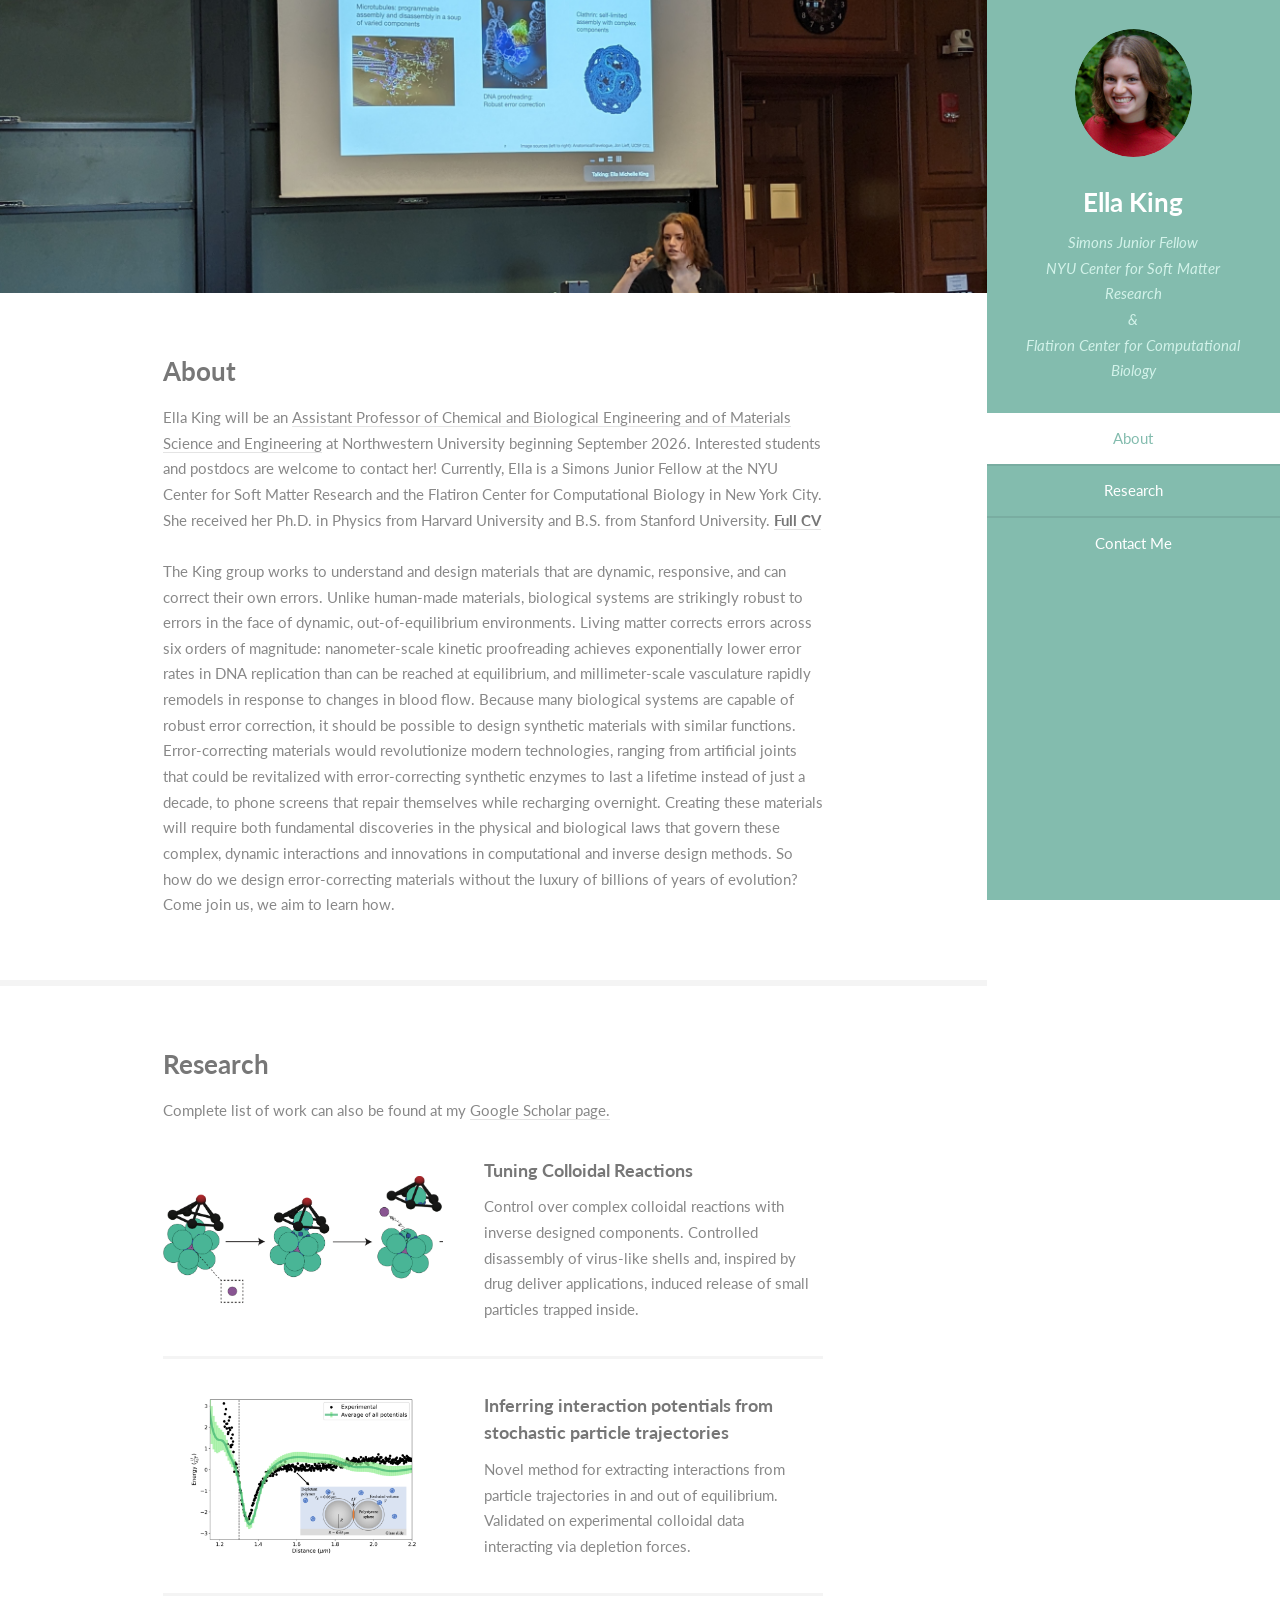
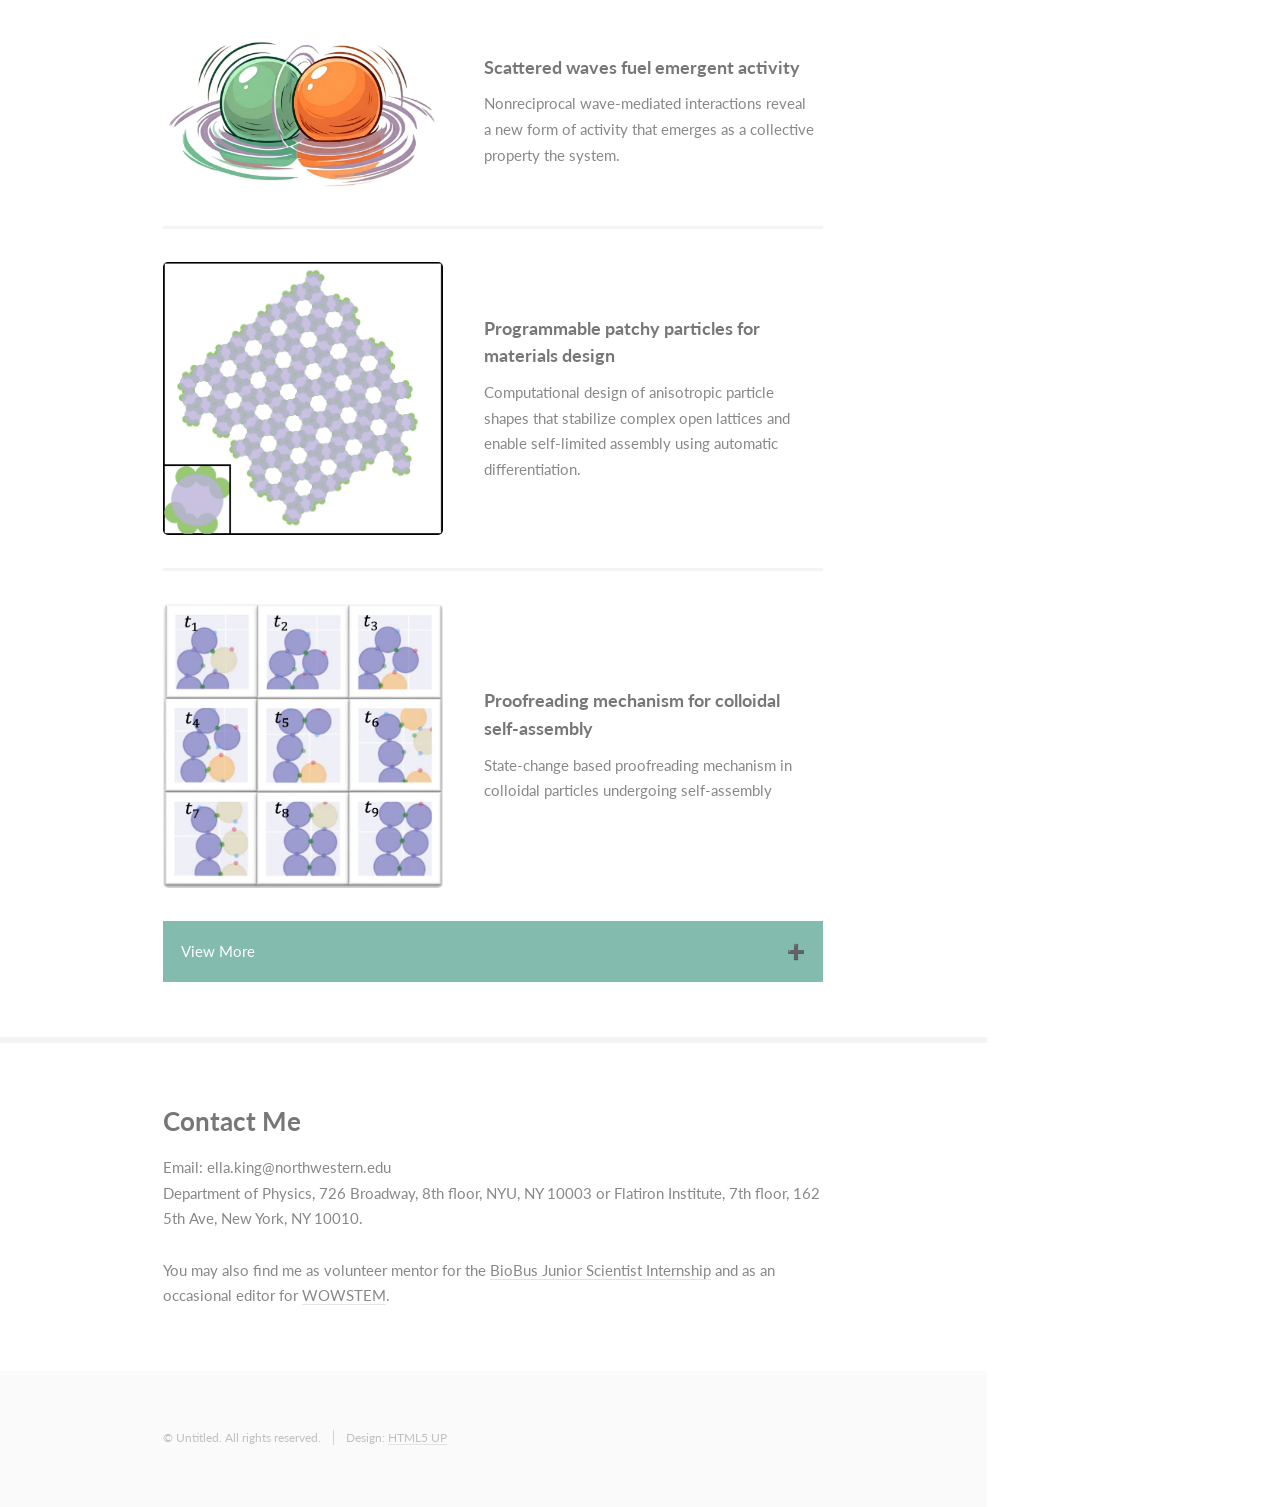
==== commit 1581fbeb: "add link" ====
--- a/index.html
+++ b/index.html
@@ -56,7 +56,7 @@
                                                                                 <h3>About</h3>
 										<!-- <h2>Read Only</h2> -->
 										</header>
-									<p>Ella King will be an Assistant Professor of Chemical and Biological Engineering and of Materials Science and Engineering at Northwestern University beginning September 2026. Interested students and postdocs are welcome to contact her! Currently, Ella is a Simons Junior Fellow at the NYU Center for Soft Matter Research and the 
+									<p>Ella King will be an <a href=https://www.mccormick.northwestern.edu/research-faculty/directory/profiles/king-ella.html>Assistant Professor of Chemical and Biological Engineering and of Materials Science and Engineering</a> at Northwestern University beginning September 2026. Interested students and postdocs are welcome to contact her! Currently, Ella is a Simons Junior Fellow at the NYU Center for Soft Matter Research and the 
 Flatiron Center for Computational Biology in New York City.  She received her Ph.D. in Physics from Harvard University and B.S. from Stanford University.  <b><a href="King_CV_2025.pdf" alt='CV'>Full CV</a></b><br><br>  
 
 The King group works to understand and design materials that are dynamic, responsive, and can correct their own errors. Unlike human-made materials, biological systems are strikingly robust to errors in the face of dynamic, out-of-equilibrium environments. Living matter corrects errors across six orders of magnitude: nanometer-scale kinetic proofreading achieves exponentially lower error rates in DNA replication than can be reached at equilibrium, and millimeter-scale vasculature rapidly remodels in response to changes in blood flow. Because many biological systems are capable of robust error correction, it should be possible to design synthetic materials with similar functions. Error-correcting materials would revolutionize modern technologies, ranging from artificial joints that could be revitalized with error-correcting synthetic enzymes to last a lifetime instead of just a decade, to phone screens that repair themselves while recharging overnight. Creating these materials will require both fundamental discoveries in the physical and biological laws that govern these complex, dynamic interactions and innovations in computational and inverse design methods. So how do we design error-correcting materials without the luxury of billions of years of evolution? Come join us, we aim to learn how.
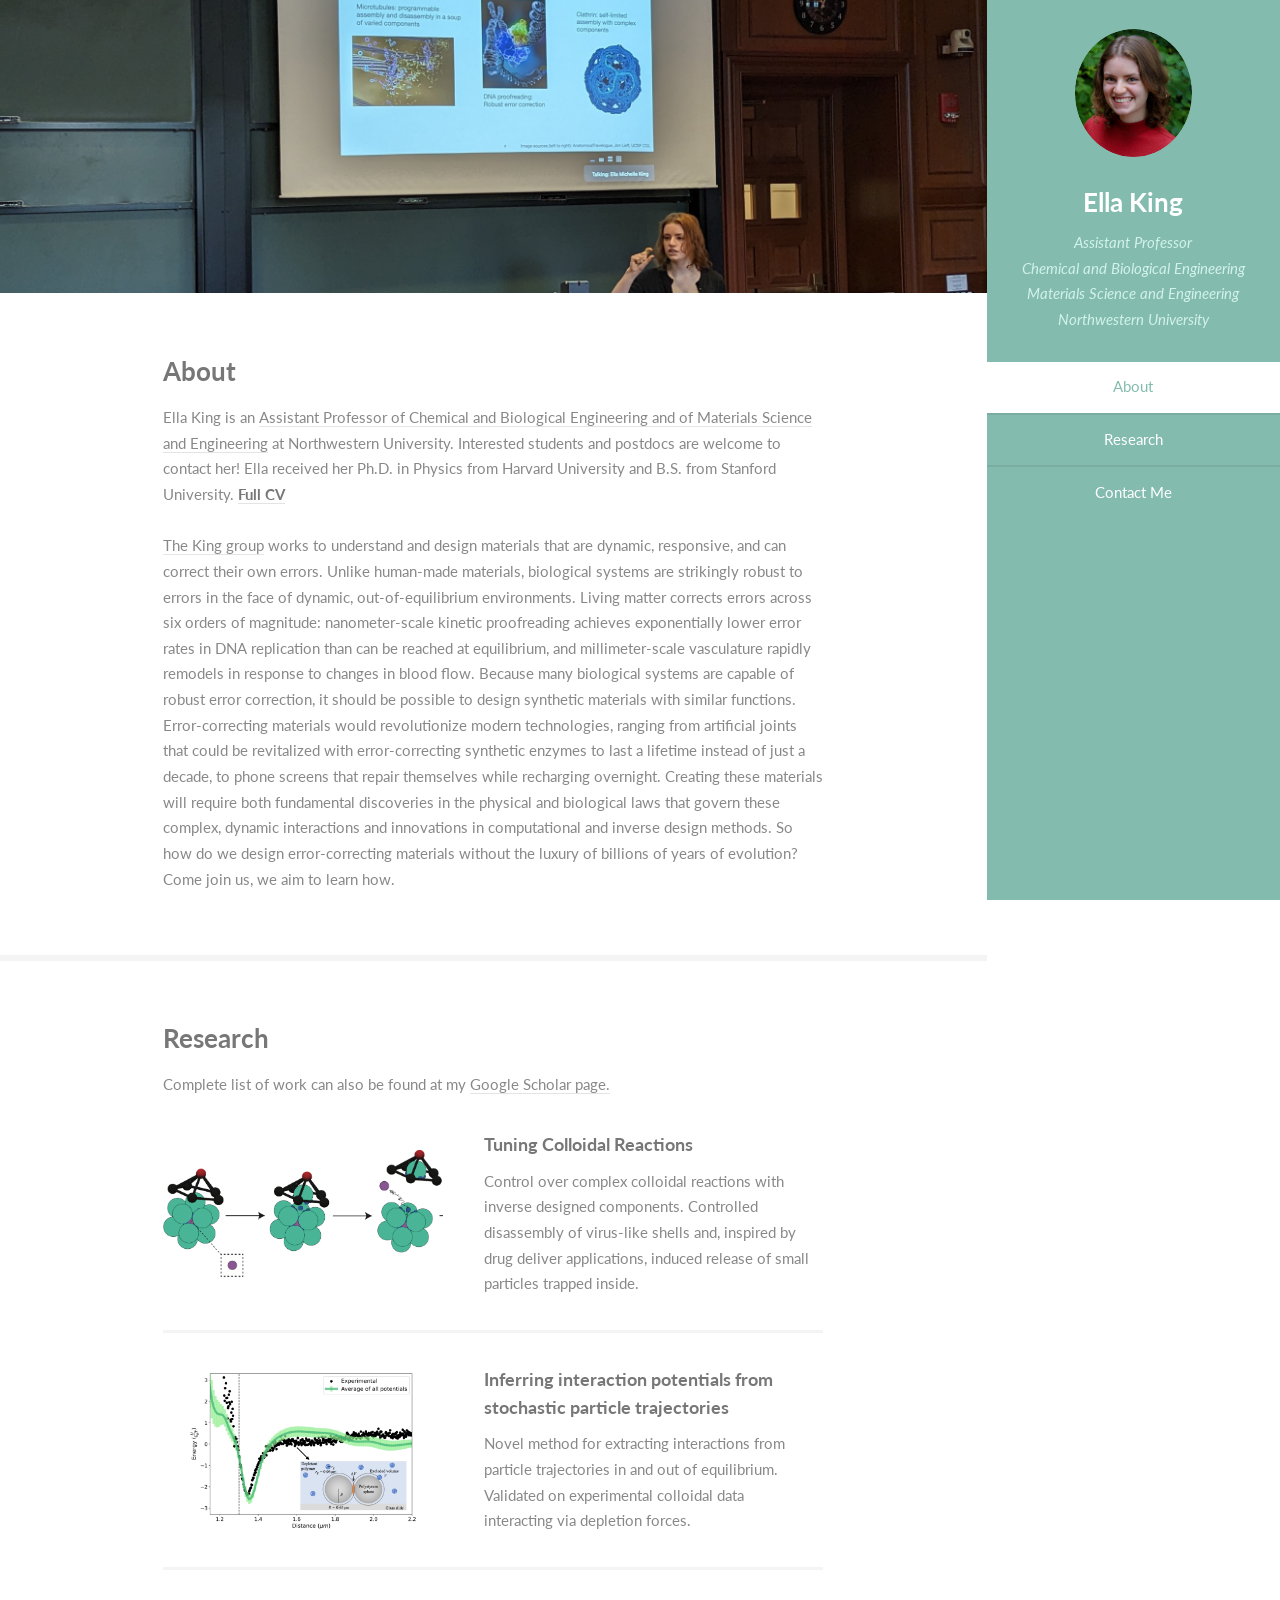
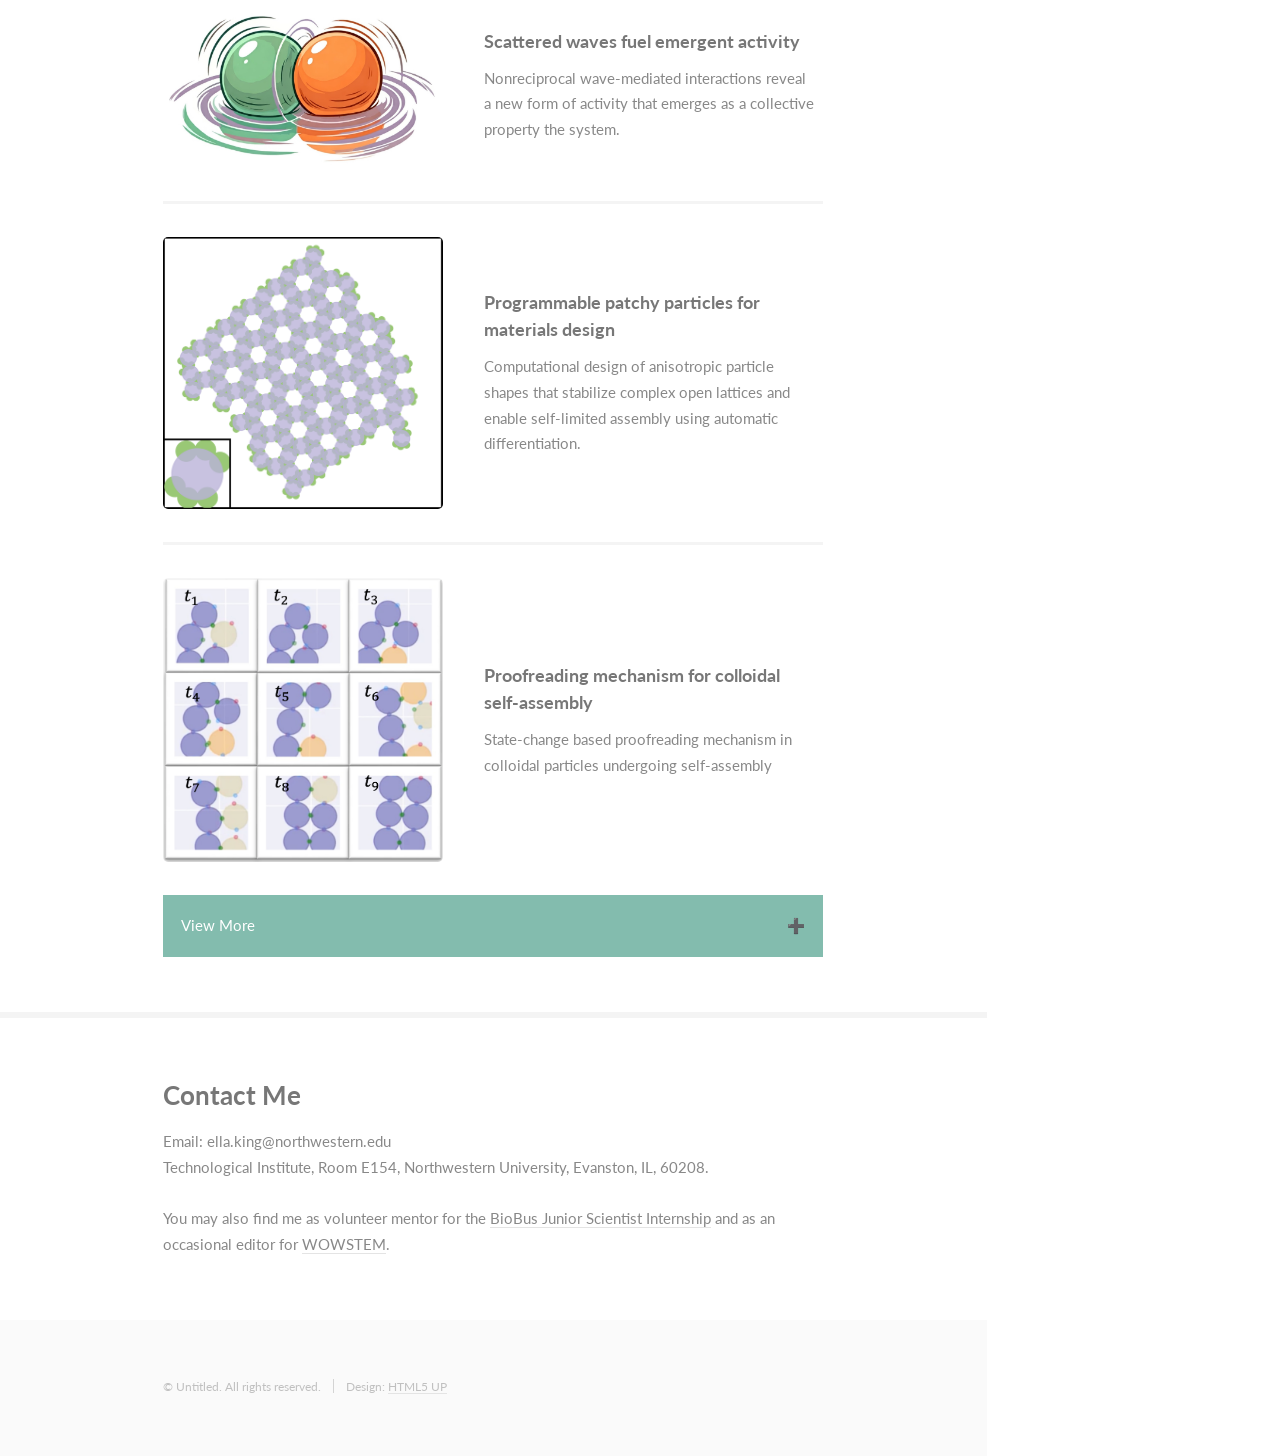
==== commit ca469c0c: "updates" ====
--- a/index.html
+++ b/index.html
@@ -18,7 +18,7 @@
 				<header>
 					<span class="image avatar"><img src="images/ella-headshot.jpg" alt="" /></span>
 					<h1 id="logo"><a href="#">Ella King</a></h1>
-					<p>Simons Junior Fellow<br>NYU Center for Soft Matter Research<br> & <br>Flatiron Center for Computational Biology</p>
+					<p>Assistant Professor<br>Chemical and Biological Engineering <br>Materials Science and Engineering<br>Northwestern University</p>
 				</header>
 				<nav id="nav">
 					<ul>
@@ -31,7 +31,7 @@
 				</nav>
 				<footer>
 					<ul class="icons">
-						<li><a href="mailto: ellaking@nyu.edu" class="icon solid fa-envelope"><span class="label">Email</span></a></li>
+						<li><a href="mailto: ella.king@northwestern.edu" class="icon solid fa-envelope"><span class="label">Email</span></a></li>
                                                 <li><a href="https://github.com/ellamichelleking" class="icon brands fa-github"><span class="label">Github</span></a></li>
 						
                                    	        <li><a href="https://twitter.com/Ella_M_King" class="icon brands fa-twitter"><span class="label">Twitter</span></a></li>
@@ -56,10 +56,9 @@
                                                                                 <h3>About</h3>
 										<!-- <h2>Read Only</h2> -->
 										</header>
-									<p>Ella King will be an <a href=https://www.mccormick.northwestern.edu/research-faculty/directory/profiles/king-ella.html>Assistant Professor of Chemical and Biological Engineering and of Materials Science and Engineering</a> at Northwestern University beginning September 2026. Interested students and postdocs are welcome to contact her! Currently, Ella is a Simons Junior Fellow at the NYU Center for Soft Matter Research and the 
-Flatiron Center for Computational Biology in New York City.  She received her Ph.D. in Physics from Harvard University and B.S. from Stanford University.  <b><a href="King_CV_2025.pdf" alt='CV'>Full CV</a></b><br><br>  
-
-The King group works to understand and design materials that are dynamic, responsive, and can correct their own errors. Unlike human-made materials, biological systems are strikingly robust to errors in the face of dynamic, out-of-equilibrium environments. Living matter corrects errors across six orders of magnitude: nanometer-scale kinetic proofreading achieves exponentially lower error rates in DNA replication than can be reached at equilibrium, and millimeter-scale vasculature rapidly remodels in response to changes in blood flow. Because many biological systems are capable of robust error correction, it should be possible to design synthetic materials with similar functions. Error-correcting materials would revolutionize modern technologies, ranging from artificial joints that could be revitalized with error-correcting synthetic enzymes to last a lifetime instead of just a decade, to phone screens that repair themselves while recharging overnight. Creating these materials will require both fundamental discoveries in the physical and biological laws that govern these complex, dynamic interactions and innovations in computational and inverse design methods. So how do we design error-correcting materials without the luxury of billions of years of evolution? Come join us, we aim to learn how.
+									<p>Ella King is an <a href=https://www.mccormick.northwestern.edu/research-faculty/directory/profiles/king-ella.html>Assistant Professor of Chemical and Biological Engineering and of Materials Science and Engineering</a> at Northwestern University. Interested students and postdocs are welcome to contact her! Ella received her Ph.D. in Physics from Harvard University and B.S. from Stanford University.  <b><a href="King_CV_2025.pdf" alt='CV'>Full CV</a></b><br><br>  
+
+<a href=http://kinggroup.northwestern.edu/>The King group</a> works to understand and design materials that are dynamic, responsive, and can correct their own errors. Unlike human-made materials, biological systems are strikingly robust to errors in the face of dynamic, out-of-equilibrium environments. Living matter corrects errors across six orders of magnitude: nanometer-scale kinetic proofreading achieves exponentially lower error rates in DNA replication than can be reached at equilibrium, and millimeter-scale vasculature rapidly remodels in response to changes in blood flow. Because many biological systems are capable of robust error correction, it should be possible to design synthetic materials with similar functions. Error-correcting materials would revolutionize modern technologies, ranging from artificial joints that could be revitalized with error-correcting synthetic enzymes to last a lifetime instead of just a decade, to phone screens that repair themselves while recharging overnight. Creating these materials will require both fundamental discoveries in the physical and biological laws that govern these complex, dynamic interactions and innovations in computational and inverse design methods. So how do we design error-correcting materials without the luxury of billions of years of evolution? Come join us, we aim to learn how.
 
  <br>
 </p>
@@ -182,7 +181,7 @@
 							<section id="Contact">
 								<div class="container">
                                                                         <h3>Contact Me</h3>
-									<p>Email: ella.king@northwestern.edu <br>Department of Physics, 726 Broadway, 8th floor, NYU, NY 10003 or Flatiron Institute, 7th floor, 162 5th Ave, New York, NY 10010.<br><br>
+									<p>Email: ella.king@northwestern.edu <br>Technological Institute, Room E154, Northwestern University, Evanston, IL, 60208.<br><br>
 								You may also find me as volunteer mentor for the <a href=https://www.biobus.org/internship/>BioBus Junior Scientist Internship</a> and as an occasional editor for <a href=https://www.wowstem.org/>WOWSTEM</a>.</p>
 								</div>
 							</section>
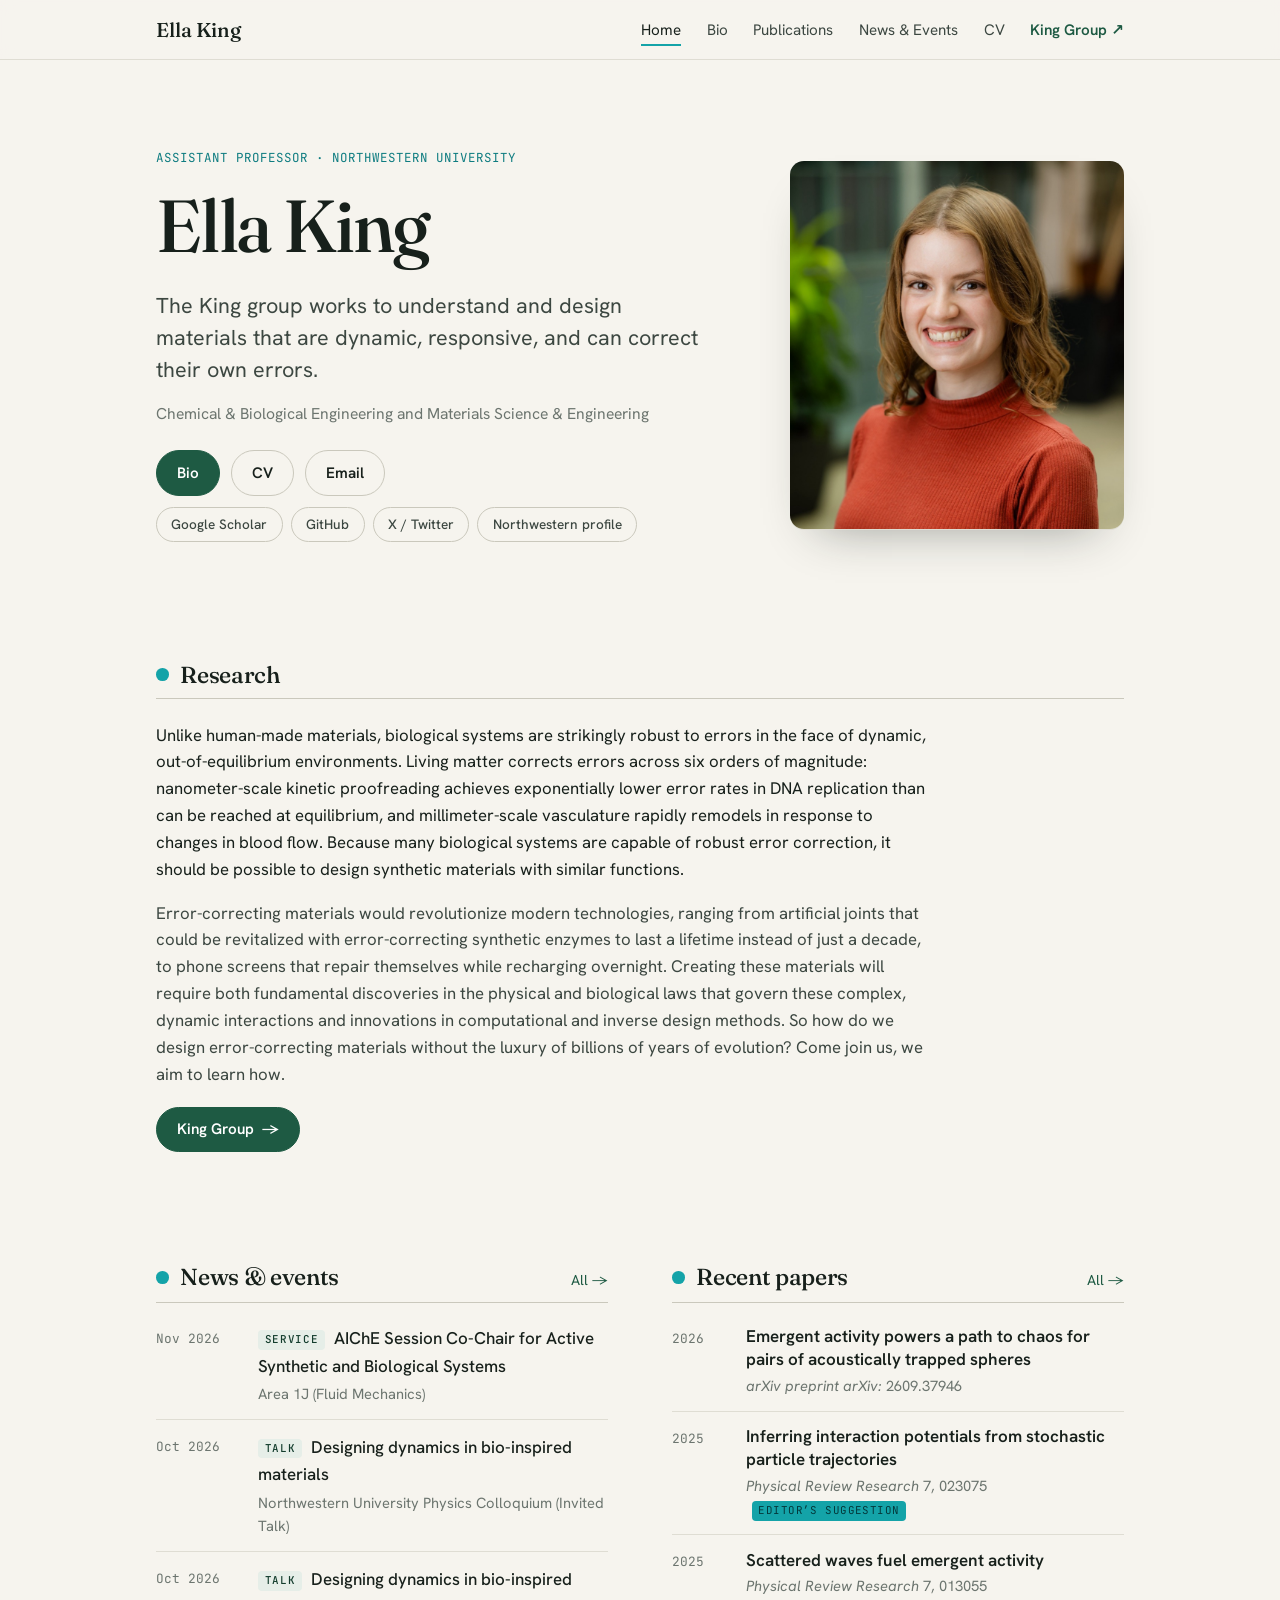
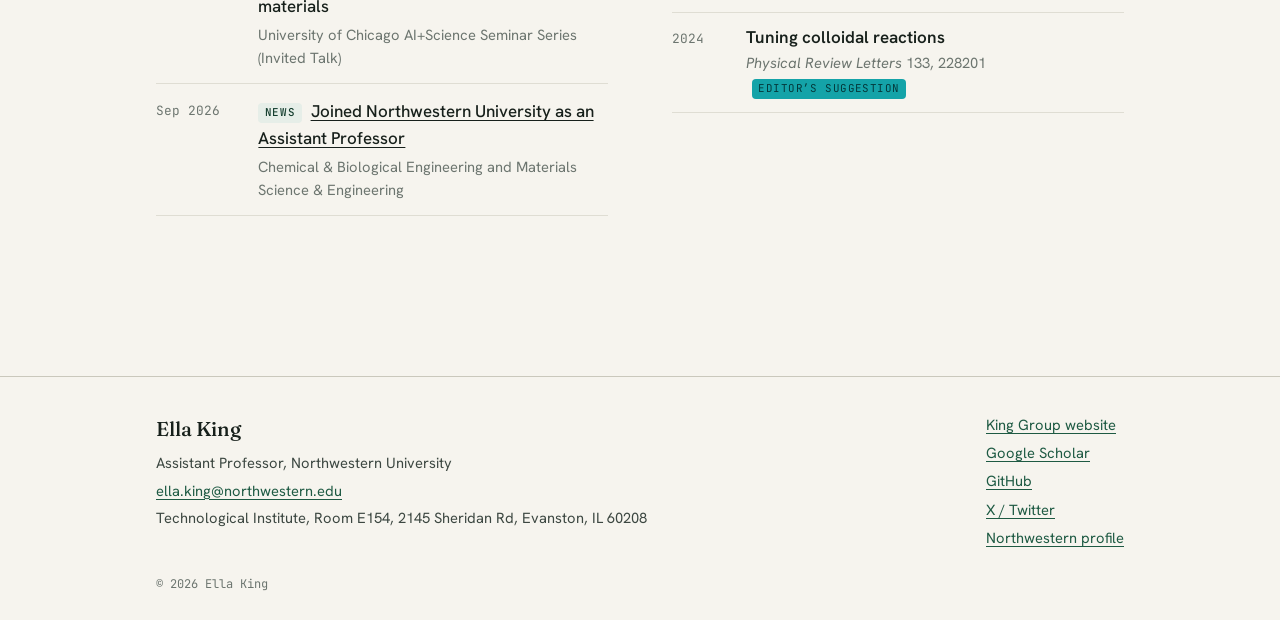
==== commit 3e0448a5: "Rebuild site: content-driven pages, new design, Scholar sync Replace the HTML5 UP template with page" ====
--- a/index.html
+++ b/index.html
@@ -1,572 +1,164 @@
-<!DOCTYPE HTML>
-<!--
-	Read Only by HTML5 UP
-	html5up.net | @ajlkn
-	Free for personal and commercial use under the CCA 3.0 license (html5up.net/license)
--->
-<html>
-	<head>
-		<title>Ella King</title>
-		<meta charset="utf-8" />
-		<meta name="viewport" content="width=device-width, initial-scale=1, user-scalable=no" />
-		<link rel="stylesheet" href="assets/css/main.css" />
-	</head>
-	<body class="is-preload">
-
-		<!-- Header -->
-			<section id="header">
-				<header>
-					<span class="image avatar"><img src="images/ella-headshot.jpg" alt="" /></span>
-					<h1 id="logo"><a href="#">Ella King</a></h1>
-					<p>Assistant Professor<br>Chemical and Biological Engineering <br>Materials Science and Engineering<br>Northwestern University</p>
-				</header>
-				<nav id="nav">
-					<ul>
-						<li><a href="#About" class="active">About</a></li>
-						<li><a href="#Research">Research</a></li>
-                                                <!--<li><a href="#Outreach">Outreach</a></li>-->
-                                                <li><a href="#Contact">Contact Me</a></li>
-
-					</ul>
-				</nav>
-				<footer>
-					<ul class="icons">
-						<li><a href="mailto: ella.king@northwestern.edu" class="icon solid fa-envelope"><span class="label">Email</span></a></li>
-                                                <li><a href="https://github.com/ellamichelleking" class="icon brands fa-github"><span class="label">Github</span></a></li>
-						
-                                   	        <li><a href="https://twitter.com/Ella_M_King" class="icon brands fa-twitter"><span class="label">Twitter</span></a></li>
-
-					</ul>
-				</footer>
-			</section>
-
-		<!-- Wrapper -->
-			<div id="wrapper">
-
-				<!-- Main -->
-					<div id="main">
-
-						<!-- One -->
-							<section id="About">
-								<div class="image main" data-position="center">
-									<img src="images/givingtalk.jpg" alt="" />
-								</div>
-								<div class="container">
-									<header class="major">
-                                                                                <h3>About</h3>
-										<!-- <h2>Read Only</h2> -->
-										</header>
-									<p>Ella King is an <a href=https://www.mccormick.northwestern.edu/research-faculty/directory/profiles/king-ella.html>Assistant Professor of Chemical and Biological Engineering and of Materials Science and Engineering</a> at Northwestern University. Interested students and postdocs are welcome to contact her! Ella received her Ph.D. in Physics from Harvard University and B.S. from Stanford University.  <b><a href="King_CV_2025.pdf" alt='CV'>Full CV</a></b><br><br>  
-
-<a href=http://kinggroup.northwestern.edu/>The King group</a> works to understand and design materials that are dynamic, responsive, and can correct their own errors. Unlike human-made materials, biological systems are strikingly robust to errors in the face of dynamic, out-of-equilibrium environments. Living matter corrects errors across six orders of magnitude: nanometer-scale kinetic proofreading achieves exponentially lower error rates in DNA replication than can be reached at equilibrium, and millimeter-scale vasculature rapidly remodels in response to changes in blood flow. Because many biological systems are capable of robust error correction, it should be possible to design synthetic materials with similar functions. Error-correcting materials would revolutionize modern technologies, ranging from artificial joints that could be revitalized with error-correcting synthetic enzymes to last a lifetime instead of just a decade, to phone screens that repair themselves while recharging overnight. Creating these materials will require both fundamental discoveries in the physical and biological laws that govern these complex, dynamic interactions and innovations in computational and inverse design methods. So how do we design error-correcting materials without the luxury of billions of years of evolution? Come join us, we aim to learn how.
-
- <br>
-</p>
-								</div>
-							</section>
-
-						<!-- Two -->
-							<section id="Research">
-								<div class="container">
-									<h3>Research</h3>
-									<p>Complete list of work can also be found at my <a href=https://scholar.google.com/citations?user=tMOOznMAAAAJ&hl=en>Google Scholar page.</a></p> 
-									<div class="features">
-                                                                               <article>
-											<a href="https://journals.aps.org/prl/abstract/10.1103/PhysRevLett.133.228201" class="image"><img src="images/catalyst.png" alt="" /></a>
-											<div class="inner">
-												<h4><a href=https://journals.aps.org/prl/abstract/10.1103/PhysRevLett.133.228201>Tuning Colloidal Reactions</a></h4>
-												<p>Control over complex colloidal reactions with inverse designed components. Controlled disassembly of virus-like shells and, inspired by drug deliver applications, induced release of small particles trapped inside.</p>
-											</div>
-										</article>
-
-
-
-										<article>
-											<a href="https://journals.aps.org/prresearch/pdf/10.1103/PhysRevResearch.7.023075" class="image"><img src="images/inferring_potentials.png" alt="" /></a>
-											<div class="inner">
-												<h4><a href=https://journals.aps.org/prresearch/pdf/10.1103/PhysRevResearch.7.023075>Inferring interaction potentials from stochastic particle trajectories</a></h4>
-												<p>Novel method for extracting interactions from particle trajectories in and out of equilibrium. Validated on experimental colloidal data interacting via depletion forces.</p>
-											</div>
-										</article><article>
-											<a href="https://journals.aps.org/prresearch/pdf/10.1103/PhysRevResearch.7.013055" class="image"><img src="images/cartoon_emergent.jpg" alt="" /></a>
-											<div class="inner">
-												<h4><a href=https://journals.aps.org/prresearch/pdf/10.1103/PhysRevResearch.7.013055>Scattered waves fuel emergent activity</a></h4>
-												<p> Nonreciprocal wave-mediated interactions reveal a new form of activity that emerges as a collective property the system.</p>
-											</div>
-										</article>
-
-
-										<article>
-											<a href="https://www.pnas.org/doi/full/10.1073/pnas.2311891121" class="image"><img src="images/kagome_lattice.png" alt="" /></a>
-											<div class="inner">
-												<h4><a href=https://www.pnas.org/doi/full/10.1073/pnas.2311891121>Programmable patchy particles for materials design</a></h4>
-												<p>Computational design of anisotropic particle shapes that stabilize complex open lattices and enable self-limited assembly using automatic differentiation.</p>
-											</div>
-										</article>
-
-										<article>
-											<a href="https://arxiv.org/pdf/2312.08619" class="image"><img src="images/proofreading.png" alt="" /></a>
-											<div class="inner">
-												<h4><a href=https://arxiv.org/pdf/2312.08619>Proofreading mechanism for colloidal self-assembly</a></h4>
-												<p>State-change based proofreading mechanism in colloidal particles undergoing self-assembly</p>
-											</div>
-										</article>
-										
-
-										<button class="collapsible more">View More</button> 
-										<div class="content">
-											<br>
-											<article>
-												<a href="https://www.nature.com/articles/s41467-023-35803-x" class="image"><img src="images/RNAs.png" alt=""/></a>
-											        <div class="inner">
-												        <h4><a href="https://www.nature.com/articles/s41467-023-35803-x">Uncovering the mechanism for aggregation in repeat expanded RNA reveals a reentrant transition</a></h4>
-												        <p>Repeat expanded RNA, which is implicated in neurodegenerative diseases such as ALS, aggregates in vitro. Origin of this aggregation is presented, and a reentrant phase transition is observed as a result. </p>
-											        </div>
-												
-										        </article>
-
-
-                                                                                        <article>
-												<a href="https://journals.aps.org/pre/abstract/10.1103/PhysRevE.105.044608" class="image"><img src="images/tracking.jpeg" alt=""/></a>
-											        <div class="inner">
-												        <h4><a href="https://journals.aps.org/pre/abstract/10.1103/PhysRevE.105.044608">Correlation Tracking: Using simulations to interpolate highly correlated particle tracks</a></h4>
-												        <p>Introduces a particle tracking algorithm for correlated systems, such as dense suspensions or strongly interacting particles.</p>
-											        </div>
-												
-										        </article>
-
-
-
-
-
-
-
-
-										        <article>
-											        <a href="https://www.pnas.org/doi/abs/10.1073/pnas.2024083118" class="image"><img src="images/transition_rates.jpg" alt="" /></a>
-											        <div class="inner">
-												        <h4><a href="https://www.pnas.org/doi/abs/10.1073/pnas.2024083118">Designing self-assembling kinetics with differentiable statistical physics models</a></h4>
-												        <p>Inverse design of kinetic properties of self-assembled structures, including transition rates between small clusters and bulk crystallization rates. </p>
-											        </div>
-												
-										        </article>
-
-
-
-
-											<article>
-											        <a href="https://pubs.acs.org/doi/abs/10.1021/acs.langmuir.9b01824" class="image"><img src="images/adamantane.png" alt="" /></a>
-											        <div class="inner">
-												        <h4><a href="https://pubs.acs.org/doi/abs/10.1021/acs.langmuir.9b01824">Impact of Rigidity on Molecular Self-Assembly</a></h4>
-												        <p>The rigidity of diamondoid molecules, and the resulting decrease in configurational entropy, drives their unique assembly properties.</p>
-											        </div>
-												
-										        </article>
-											
-										</div>
-										<button class="collapsible less" style="display:none;">View Less</button> 
-										<br>
-
-									</div>
-								</div>
-							</section>
-
-
-
-
-                                                
-
-
-						 <!-- Four -->
-							<section id="Contact">
-								<div class="container">
-                                                                        <h3>Contact Me</h3>
-									<p>Email: ella.king@northwestern.edu <br>Technological Institute, Room E154, Northwestern University, Evanston, IL, 60208.<br><br>
-								You may also find me as volunteer mentor for the <a href=https://www.biobus.org/internship/>BioBus Junior Scientist Internship</a> and as an occasional editor for <a href=https://www.wowstem.org/>WOWSTEM</a>.</p>
-								</div>
-							</section>
-
-
-
-
-                                            	
-						<!-- Five -->
-						<!--
-							<section id="five">
-								<div class="container">
-									<h3>Elements</h3>
-
-									<section>
-										<h4>Text</h4>
-										<p>This is <b>bold</b> and this is <strong>strong</strong>. This is <i>italic</i> and this is <em>emphasized</em>.
-										This is <sup>superscript</sup> text and this is <sub>subscript</sub> text.
-										This is <u>underlined</u> and this is code: <code>for (;;) { ... }</code>. Finally, <a href="#">this is a link</a>.</p>
-										<hr />
-										<header>
-											<h4>Heading with a Subtitle</h4>
-											<p>Lorem ipsum dolor sit amet nullam id egestas urna aliquam</p>
-										</header>
-										<p>Nunc lacinia ante nunc ac lobortis. Interdum adipiscing gravida odio porttitor sem non mi integer non faucibus ornare mi ut ante amet placerat aliquet. Volutpat eu sed ante lacinia sapien lorem accumsan varius montes viverra nibh in adipiscing blandit tempus accumsan.</p>
-										<header>
-											<h5>Heading with a Subtitle</h5>
-											<p>Lorem ipsum dolor sit amet nullam id egestas urna aliquam</p>
-										</header>
-										<p>Nunc lacinia ante nunc ac lobortis. Interdum adipiscing gravida odio porttitor sem non mi integer non faucibus ornare mi ut ante amet placerat aliquet. Volutpat eu sed ante lacinia sapien lorem accumsan varius montes viverra nibh in adipiscing blandit tempus accumsan.</p>
-										<hr />
-										<h2>Heading Level 2</h2>
-										<h3>Heading Level 3</h3>
-										<h4>Heading Level 4</h4>
-										<h5>Heading Level 5</h5>
-										<h6>Heading Level 6</h6>
-										<hr />
-										<h5>Blockquote</h5>
-										<blockquote>Fringilla nisl. Donec accumsan interdum nisi, quis tincidunt felis sagittis eget tempus euismod. Vestibulum ante ipsum primis in faucibus vestibulum. Blandit adipiscing eu felis iaculis volutpat ac adipiscing accumsan faucibus. Vestibulum ante ipsum primis in faucibus lorem ipsum dolor sit amet nullam adipiscing eu felis.</blockquote>
-										<h5>Preformatted</h5>
-										<pre><code>i = 0;
-
-while (!deck.isInOrder()) {
-    print 'Iteration ' + i;
-    deck.shuffle();
-    i++;
-}
-
-print 'It took ' + i + ' iterations to sort the deck.';</code></pre>
-									</section>
-
-									<section>
-										<h4>Lists</h4>
-										<div class="row">
-											<div class="col-6 col-12-xsmall">
-												<h5>Unordered</h5>
-												<ul>
-													<li>Dolor pulvinar etiam magna etiam.</li>
-													<li>Sagittis adipiscing lorem eleifend.</li>
-													<li>Felis enim feugiat dolore viverra.</li>
-												</ul>
-												<h5>Alternate</h5>
-												<ul class="alt">
-													<li>Dolor pulvinar etiam magna etiam.</li>
-													<li>Sagittis adipiscing lorem eleifend.</li>
-													<li>Felis enim feugiat dolore viverra.</li>
-												</ul>
-											</div>
-											<div class="col-6 col-12-xsmall">
-												<h5>Ordered</h5>
-												<ol>
-													<li>Dolor pulvinar etiam magna etiam.</li>
-													<li>Etiam vel felis at lorem sed viverra.</li>
-													<li>Felis enim feugiat dolore viverra.</li>
-													<li>Dolor pulvinar etiam magna etiam.</li>
-													<li>Etiam vel felis at lorem sed viverra.</li>
-													<li>Felis enim feugiat dolore viverra.</li>
-												</ol>
-												<h5>Icons</h5>
-												<ul class="icons">
-													<li><a href="#" class="icon brands fa-twitter"><span class="label">Twitter</span></a></li>
-													<li><a href="#" class="icon brands fa-facebook-f"><span class="label">Facebook</span></a></li>
-													<li><a href="#" class="icon brands fa-instagram"><span class="label">Instagram</span></a></li>
-													<li><a href="#" class="icon brands fa-github"><span class="label">Github</span></a></li>
-													<li><a href="#" class="icon brands fa-dribbble"><span class="label">Dribbble</span></a></li>
-													<li><a href="#" class="icon brands fa-tumblr"><span class="label">Tumblr</span></a></li>
-												</ul>
-											</div>
-										</div>
-										<h5>Actions</h5>
-										<ul class="actions">
-											<li><a href="#" class="button primary">Default</a></li>
-											<li><a href="#" class="button">Default</a></li>
-											<li><a href="#" class="button alt">Default</a></li>
-										</ul>
-										<ul class="actions small">
-											<li><a href="#" class="button primary small">Small</a></li>
-											<li><a href="#" class="button small">Small</a></li>
-											<li><a href="#" class="button alt small">Small</a></li>
-										</ul>
-										<div class="row">
-											<div class="col-3 col-6-medium col-12-xsmall">
-												<ul class="actions stacked">
-													<li><a href="#" class="button primary">Default</a></li>
-													<li><a href="#" class="button">Default</a></li>
-													<li><a href="#" class="button alt">Default</a></li>
-												</ul>
-											</div>
-											<div class="col-3 col-6 col-12-xsmall">
-												<ul class="actions stacked">
-													<li><a href="#" class="button primary small">Small</a></li>
-													<li><a href="#" class="button small">Small</a></li>
-													<li><a href="#" class="button alt small">Small</a></li>
-												</ul>
-											</div>
-											<div class="col-3 col-6-medium col-12-xsmall">
-												<ul class="actions stacked">
-													<li><a href="#" class="button primary fit">Default</a></li>
-													<li><a href="#" class="button fit">Default</a></li>
-													<li><a href="#" class="button alt fit">Default</a></li>
-												</ul>
-											</div>
-											<div class="col-3 col-6-medium col-12-xsmall">
-												<ul class="actions stacked">
-													<li><a href="#" class="button primary small fit">Small</a></li>
-													<li><a href="#" class="button small fit">Small</a></li>
-													<li><a href="#" class="button alt small fit">Small</a></li>
-												</ul>
-											</div>
-										</div>
-									</section>
-
-									<section>
-										<h4>Table</h4>
-										<h5>Default</h5>
-										<div class="table-wrapper">
-											<table>
-												<thead>
-													<tr>
-														<th>Name</th>
-														<th>Description</th>
-														<th>Price</th>
-													</tr>
-												</thead>
-												<tbody>
-													<tr>
-														<td>Item One</td>
-														<td>Ante turpis integer aliquet porttitor.</td>
-														<td>29.99</td>
-													</tr>
-													<tr>
-														<td>Item Two</td>
-														<td>Vis ac commodo adipiscing arcu aliquet.</td>
-														<td>19.99</td>
-													</tr>
-													<tr>
-														<td>Item Three</td>
-														<td> Morbi faucibus arcu accumsan lorem.</td>
-														<td>29.99</td>
-													</tr>
-													<tr>
-														<td>Item Four</td>
-														<td>Vitae integer tempus condimentum.</td>
-														<td>19.99</td>
-													</tr>
-													<tr>
-														<td>Item Five</td>
-														<td>Ante turpis integer aliquet porttitor.</td>
-														<td>29.99</td>
-													</tr>
-												</tbody>
-												<tfoot>
-													<tr>
-														<td colspan="2"></td>
-														<td>100.00</td>
-													</tr>
-												</tfoot>
-											</table>
-										</div>
-
-										<h5>Alternate</h5>
-										<div class="table-wrapper">
-											<table class="alt">
-												<thead>
-													<tr>
-														<th>Name</th>
-														<th>Description</th>
-														<th>Price</th>
-													</tr>
-												</thead>
-												<tbody>
-													<tr>
-														<td>Item One</td>
-														<td>Ante turpis integer aliquet porttitor.</td>
-														<td>29.99</td>
-													</tr>
-													<tr>
-														<td>Item Two</td>
-														<td>Vis ac commodo adipiscing arcu aliquet.</td>
-														<td>19.99</td>
-													</tr>
-													<tr>
-														<td>Item Three</td>
-														<td> Morbi faucibus arcu accumsan lorem.</td>
-														<td>29.99</td>
-													</tr>
-													<tr>
-														<td>Item Four</td>
-														<td>Vitae integer tempus condimentum.</td>
-														<td>19.99</td>
-													</tr>
-													<tr>
-														<td>Item Five</td>
-														<td>Ante turpis integer aliquet porttitor.</td>
-														<td>29.99</td>
-													</tr>
-												</tbody>
-												<tfoot>
-													<tr>
-														<td colspan="2"></td>
-														<td>100.00</td>
-													</tr>
-												</tfoot>
-											</table>
-										</div>
-									</section>
-
-									<section>
-										<h4>Buttons</h4>
-										<ul class="actions">
-											<li><a href="#" class="button primary">Primary</a></li>
-											<li><a href="#" class="button">Default</a></li>
-											<li><a href="#" class="button alt">Alternate</a></li>
-										</ul>
-										<ul class="actions">
-											<li><a href="#" class="button primary large">Large</a></li>
-											<li><a href="#" class="button">Default</a></li>
-											<li><a href="#" class="button alt small">Small</a></li>
-										</ul>
-										<ul class="actions fit">
-											<li><a href="#" class="button primary fit">Fit</a></li>
-											<li><a href="#" class="button fit">Fit</a></li>
-											<li><a href="#" class="button alt fit">Fit</a></li>
-										</ul>
-										<ul class="actions fit small">
-											<li><a href="#" class="button primary fit small">Fit + Small</a></li>
-											<li><a href="#" class="button fit small">Fit + Small</a></li>
-											<li><a href="#" class="button alt fit small">Fit + Small</a></li>
-										</ul>
-										<ul class="actions">
-											<li><a href="#" class="button primary icon solid fa-download">Icon</a></li>
-											<li><a href="#" class="button icon solid fa-download">Icon</a></li>
-											<li><a href="#" class="button alt icon solid fa-check">Icon</a></li>
-										</ul>
-										<ul class="actions">
-											<li><span class="button primary disabled">Primary</span></li>
-											<li><span class="button disabled">Default</span></li>
-											<li><span class="button alt disabled">Alternate</span></li>
-										</ul>
-									</section>
-
-									<section>
-										<h4>Form</h4>
-										<form method="post" action="#">
-											<div class="row gtr-uniform">
-												<div class="col-6 col-12-xsmall">
-													<input type="text" name="demo-name" id="demo-name" value="" placeholder="Name" />
-												</div>
-												<div class="col-6 col-12-xsmall">
-													<input type="email" name="demo-email" id="demo-email" value="" placeholder="Email" />
-												</div>
-												<div class="col-12">
-													<select name="demo-category" id="demo-category">
-														<option value="">- Category -</option>
-														<option value="1">Manufacturing</option>
-														<option value="1">Shipping</option>
-														<option value="1">Administration</option>
-														<option value="1">Human Resources</option>
-													</select>
-												</div>
-												<div class="col-4 col-12-medium">
-													<input type="radio" id="demo-priority-low" name="demo-priority" checked>
-													<label for="demo-priority-low">Low Priority</label>
-												</div>
-												<div class="col-4 col-12-medium">
-													<input type="radio" id="demo-priority-normal" name="demo-priority">
-													<label for="demo-priority-normal">Normal Priority</label>
-												</div>
-												<div class="col-4 col-12-medium">
-													<input type="radio" id="demo-priority-high" name="demo-priority">
-													<label for="demo-priority-high">High Priority</label>
-												</div>
-												<div class="col-6 col-12-medium">
-													<input type="checkbox" id="demo-copy" name="demo-copy">
-													<label for="demo-copy">Email me a copy of this message</label>
-												</div>
-												<div class="col-6 col-12-medium">
-													<input type="checkbox" id="demo-human" name="demo-human" checked>
-													<label for="demo-human">I am a human and not a robot</label>
-												</div>
-												<div class="col-12">
-													<textarea name="demo-message" id="demo-message" placeholder="Enter your message" rows="6"></textarea>
-												</div>
-												<div class="col-12">
-													<ul class="actions">
-														<li><input type="submit" value="Send Message" /></li>
-														<li><input type="reset" value="Reset" class="alt" /></li>
-													</ul>
-												</div>
-											</div>
-										</form>
-									</section>
-
-									<section>
-										<h4>Image</h4>
-										<h5>Fit</h5>
-										<span class="image fit"><img src="images/banner.jpg" alt="" /></span>
-										<div class="box alt">
-											<div class="row gtr-50 gtr-uniform">
-												<div class="col-4"><span class="image fit"><img src="images/pic01.jpg" alt="" /></span></div>
-												<div class="col-4"><span class="image fit"><img src="images/pic02.jpg" alt="" /></span></div>
-												<div class="col-4"><span class="image fit"><img src="images/pic03.jpg" alt="" /></span></div>
-												<div class="col-4"><span class="image fit"><img src="images/pic02.jpg" alt="" /></span></div>
-												<div class="col-4"><span class="image fit"><img src="images/pic03.jpg" alt="" /></span></div>
-												<div class="col-4"><span class="image fit"><img src="images/pic01.jpg" alt="" /></span></div>
-												<div class="col-4"><span class="image fit"><img src="images/pic03.jpg" alt="" /></span></div>
-												<div class="col-4"><span class="image fit"><img src="images/pic01.jpg" alt="" /></span></div>
-												<div class="col-4"><span class="image fit"><img src="images/pic02.jpg" alt="" /></span></div>
-											</div>
-										</div>
-										<h5>Left &amp; Right</h5>
-										<p><span class="image left"><img src="images/avatar.jpg" alt="" /></span>Fringilla nisl. Donec accumsan interdum nisi, quis tincidunt felis sagittis eget. tempus euismod. Vestibulum ante ipsum primis in faucibus vestibulum. Blandit adipiscing eu felis iaculis volutpat ac adipiscing accumsan eu faucibus. Integer ac pellentesque praesent tincidunt felis sagittis eget. tempus euismod. Vestibulum ante ipsum primis in faucibus vestibulum. Blandit adipiscing eu felis iaculis volutpat ac adipiscing accumsan eu faucibus. Integer ac pellentesque praesent. Donec accumsan interdum nisi, quis tincidunt felis sagittis eget. tempus euismod. Vestibulum ante ipsum primis in faucibus vestibulum. Blandit adipiscing eu felis iaculis volutpat ac adipiscing accumsan eu faucibus. Integer ac pellentesque praesent tincidunt felis sagittis eget. tempus euismod. Vestibulum ante ipsum primis in faucibus vestibulum. Blandit adipiscing eu felis iaculis volutpat ac adipiscing accumsan eu faucibus. Integer ac pellentesque praesent.</p>
-										<p><span class="image right"><img src="images/avatar.jpg" alt="" /></span>Fringilla nisl. Donec accumsan interdum nisi, quis tincidunt felis sagittis eget. tempus euismod. Vestibulum ante ipsum primis in faucibus vestibulum. Blandit adipiscing eu felis iaculis volutpat ac adipiscing accumsan eu faucibus. Integer ac pellentesque praesent tincidunt felis sagittis eget. tempus euismod. Vestibulum ante ipsum primis in faucibus vestibulum. Blandit adipiscing eu felis iaculis volutpat ac adipiscing accumsan eu faucibus. Integer ac pellentesque praesent. Donec accumsan interdum nisi, quis tincidunt felis sagittis eget. tempus euismod. Vestibulum ante ipsum primis in faucibus vestibulum. Blandit adipiscing eu felis iaculis volutpat ac adipiscing accumsan eu faucibus. Integer ac pellentesque praesent tincidunt felis sagittis eget. tempus euismod. Vestibulum ante ipsum primis in faucibus vestibulum. Blandit adipiscing eu felis iaculis volutpat ac adipiscing accumsan eu faucibus. Integer ac pellentesque praesent.</p>
-									</section>
-
-								</div>
-							</section>
-						-->
-
-					</div>
-
-				<!-- Footer -->
-					<section id="footer">
-						<div class="container">
-							<ul class="copyright">
-								<li>&copy; Untitled. All rights reserved.</li><li>Design: <a href="http://html5up.net">HTML5 UP</a></li>
-							</ul>
-						</div>
-					</section>
-
-			</div>
-
-		<!-- Scripts -->
-			<script src="assets/js/jquery.min.js"></script>
-			<script src="assets/js/jquery.scrollex.min.js"></script>
-			<script src="assets/js/jquery.scrolly.min.js"></script>
-			<script src="assets/js/browser.min.js"></script>
-			<script src="assets/js/breakpoints.min.js"></script>
-			<script src="assets/js/util.js"></script>
-			<script src="assets/js/main.js"></script>
-			<script>
-				       var coll = document.getElementsByClassName("collapsible");
-				       var content = document.querySelector(".content");
-				    
-				       for (var i = 0; i < coll.length; i++) {
-					 coll[i].addEventListener("click", function() {
-					   // Toggle the visibility of the content
-					   if (content.style.maxHeight) {
-					     content.style.maxHeight = null;
-					   } else {
-					     content.style.maxHeight = content.scrollHeight + "px";
-					   }
-				    
-					   // Toggle the visibility of the other button
-					   for (var j = 0; j < coll.length; j++) {
-					     if (coll[j] == this) {
-					       coll[j].style.display = coll[j].style.display === "none" ? "block" : "none";
-					     }
-					     if (coll[j] != this) {
-					       coll[j].style.display = coll[j].style.display === "none" ? "block" : "none";
-					     }
-					   }
-					 });
-				       }
-			</script>                        
-
-	</body>
-</html>
+<!DOCTYPE html>
+<html lang="en">
+<head>
+<meta charset="utf-8">
+<meta name="viewport" content="width=device-width, initial-scale=1">
+<title>Ella King · Northwestern University</title>
+<meta name="description" content="The King group works to understand and design materials that are dynamic, responsive, and can correct their own errors.">
+<link rel="canonical" href="https://ellaking.org/">
+<meta property="og:type" content="website">
+<meta property="og:title" content="Ella King · Northwestern University">
+<meta property="og:description" content="The King group works to understand and design materials that are dynamic, responsive, and can correct their own errors.">
+<meta property="og:url" content="https://ellaking.org/">
+<meta property="og:image" content="https://ellaking.org/assets/img/ella-king.jpg">
+<link rel="preconnect" href="https://fonts.googleapis.com"><link rel="preconnect" href="https://fonts.gstatic.com" crossorigin><link href="https://fonts.googleapis.com/css2?family=Fraunces:ital,opsz,wght@0,9..144,400..600;1,9..144,400..500&family=Hanken+Grotesk:wght@400;500;600;700&family=JetBrains+Mono:wght@400;500&display=swap" rel="stylesheet">
+<link rel="stylesheet" href="assets/css/style.css">
+<link rel="icon" type="image/svg+xml" href="assets/img/favicon.svg">
+<script type="application/ld+json">{"@context": "https://schema.org", "@type": "Person", "name": "Ella King", "url": "https://ellaking.org", "email": "ella.king@northwestern.edu", "jobTitle": "Assistant Professor", "affiliation": {"@type": "CollegeOrUniversity", "name": "Northwestern University"}, "image": "https://ellaking.org/assets/img/ella-king.jpg", "sameAs": ["https://kinggroup.northwestern.edu/", "https://scholar.google.com/citations?user=tMOOznMAAAAJ&hl=en", "https://github.com/ellamichelleking", "https://twitter.com/Ella_M_King", "https://www.mccormick.northwestern.edu/research-faculty/directory/profiles/king-ella.html"]}</script>
+</head>
+<body>
+<a class="skip" href="#main">Skip to content</a>
+<nav class="nav"><div class="nav-in">
+  <a class="brand" href="index.html">Ella King</a>
+  <button class="nav-toggle" aria-expanded="false" aria-controls="navlinks">Menu</button>
+  <ul class="nav-links" id="navlinks">
+    <li><a href="index.html" class="active" aria-current="page">Home</a></li>
+    <li><a href="bio.html">Bio</a></li>
+    <li><a href="publications.html">Publications</a></li>
+    <li><a href="news.html">News &amp; Events</a></li>
+    <li><a href="assets/king-cv.pdf">CV</a></li>
+    <li><a class="nav-group" href="https://kinggroup.northwestern.edu/">King Group <span aria-hidden="true">&nearr;</span></a></li>
+  </ul>
+</div></nav>
+<main id="main">
+
+<section class="hero"><div class="wrap hero-grid">
+  <div class="hero-copy">
+    <p class="eyebrow">Assistant Professor &middot; Northwestern University</p>
+    <h1>Ella King</h1>
+    <p class="lead">The King group works to understand and design materials that are dynamic, responsive, and can correct their own errors.
+</p>
+    <p class="depts">Chemical &amp; Biological Engineering and Materials Science &amp; Engineering</p>
+    <div class="btn-row">
+      <a class="btn" href="bio.html">Bio</a>
+      <a class="btn ghost" href="assets/king-cv.pdf">CV</a>
+      <a class="btn ghost" href="mailto:ella.king@northwestern.edu">Email</a>
+    </div>
+    <div class="btn-row links">
+      <a class="btn ghost small" href="https://scholar.google.com/citations?user=tMOOznMAAAAJ&amp;hl=en" rel="noopener">Google Scholar</a>
+      <a class="btn ghost small" href="https://github.com/ellamichelleking" rel="noopener">GitHub</a>
+      <a class="btn ghost small" href="https://twitter.com/Ella_M_King" rel="noopener">X / Twitter</a>
+      <a class="btn ghost small" href="https://www.mccormick.northwestern.edu/research-faculty/directory/profiles/king-ella.html" rel="noopener">Northwestern profile</a>
+    </div>
+  </div>
+  <div class="hero-photo">
+    <img src="assets/img/ella-king.jpg" width="900" height="990" alt="Portrait of Ella King">
+  </div>
+</div></section>
+
+<section class="section"><div class="wrap">
+  <div class="section-head"><h2>Research</h2></div>
+  <div class="prose research">
+    <p>Unlike human-made materials, biological systems are strikingly robust to errors in the face of dynamic, out-of-equilibrium environments. Living matter corrects errors across six orders of magnitude: nanometer-scale kinetic proofreading achieves exponentially lower error rates in DNA replication than can be reached at equilibrium, and millimeter-scale vasculature rapidly remodels in response to changes in blood flow. Because many biological systems are capable of robust error correction, it should be possible to design synthetic materials with similar functions.</p>
+    <p>Error-correcting materials would revolutionize modern technologies, ranging from artificial joints that could be revitalized with error-correcting synthetic enzymes to last a lifetime instead of just a decade, to phone screens that repair themselves while recharging overnight. Creating these materials will require both fundamental discoveries in the physical and biological laws that govern these complex, dynamic interactions and innovations in computational and inverse design methods. So how do we design error-correcting materials without the luxury of billions of years of evolution? Come join us, we aim to learn how.</p>
+  </div>
+  <div class="btn-row">
+    <a class="btn" href="https://kinggroup.northwestern.edu/">King Group <span class="arr">&rarr;</span></a>
+  </div>
+</div></section>
+
+<section class="section"><div class="wrap two-col">
+  <div>
+    <div class="section-head"><h2>News &amp; events</h2>
+      <a class="more" href="news.html">All &rarr;</a></div>
+    <ul class="news compact">
+    <li class="news-item">
+      <span class="d">Nov 2026</span>
+      <div>
+        <p class="t"><span class="kind kind-service">Service</span>AIChE Session Co-Chair for Active Synthetic and Biological Systems</p>
+        <p class="where">Area 1J (Fluid Mechanics)</p>
+      </div>
+    </li>
+    <li class="news-item">
+      <span class="d">Oct 2026</span>
+      <div>
+        <p class="t"><span class="kind kind-talk">Talk</span>Designing dynamics in bio-inspired materials</p>
+        <p class="where">Northwestern University Physics Colloquium (Invited Talk)</p>
+      </div>
+    </li>
+    <li class="news-item">
+      <span class="d">Oct 2026</span>
+      <div>
+        <p class="t"><span class="kind kind-talk">Talk</span>Designing dynamics in bio-inspired materials</p>
+        <p class="where">University of Chicago AI+Science Seminar Series (Invited Talk)</p>
+      </div>
+    </li>
+    <li class="news-item">
+      <span class="d">Sep 2026</span>
+      <div>
+        <p class="t"><span class="kind kind-news">News</span><a href="https://kinggroup.northwestern.edu/" rel="noopener">Joined Northwestern University as an Assistant Professor</a></p>
+        <p class="where">Chemical &amp; Biological Engineering and Materials Science &amp; Engineering</p>
+      </div>
+    </li>
+    </ul>
+  </div>
+  <div>
+    <div class="section-head"><h2>Recent papers</h2>
+      <a class="more" href="publications.html">All &rarr;</a></div>
+    <ul class="pub-list compact">
+    <li class="pub">
+      <span class="y">2026</span>
+      <div>
+        <a class="pub-title" href="https://arxiv.org/abs/2609.37946" rel="noopener">Emergent activity powers a path to chaos for pairs of acoustically trapped spheres</a>
+        <p class="authors">Gronert, M. K., Cao, B., <span class="me">King, E. M.</span>, Grier, D. G.</p>
+        <p class="venue"><span class="j">arXiv preprint arXiv:</span> 2609.37946 </p>
+      </div>
+    </li>
+    <li class="pub">
+      <span class="y">2025</span>
+      <div>
+        <a class="pub-title" href="https://journals.aps.org/prresearch/abstract/10.1103/PhysRevResearch.7.023075" rel="noopener">Inferring interaction potentials from stochastic particle trajectories</a>
+        <p class="authors"><span class="me">King, E. M.</span>*, Engel, M. C.*, Martin, C. S., Schoenholz, S. S., Manoharan, V. N., Brenner, M. P.</p>
+        <p class="venue"><span class="j">Physical Review Research</span> 7, 023075 <span class="badge">Editor&rsquo;s Suggestion</span></p>
+      </div>
+    </li>
+    <li class="pub">
+      <span class="y">2025</span>
+      <div>
+        <a class="pub-title" href="https://journals.aps.org/prresearch/abstract/10.1103/PhysRevResearch.7.013055" rel="noopener">Scattered waves fuel emergent activity</a>
+        <p class="authors"><span class="me">King, E. M.</span>*, Morrell, M. C.*, Sustiel, J. B., Gronert, M., Pastor, H., Grier, D. G.</p>
+        <p class="venue"><span class="j">Physical Review Research</span> 7, 013055 </p>
+      </div>
+    </li>
+    <li class="pub">
+      <span class="y">2024</span>
+      <div>
+        <a class="pub-title" href="https://journals.aps.org/prl/abstract/10.1103/PhysRevLett.133.228201" rel="noopener">Tuning colloidal reactions</a>
+        <p class="authors">Krueger, R. K.*, <span class="me">King, E. M.</span>*, Brenner, M. P.</p>
+        <p class="venue"><span class="j">Physical Review Letters</span> 133, 228201 <span class="badge">Editor&rsquo;s Suggestion</span></p>
+      </div>
+    </li>
+    </ul>
+  </div>
+</div></section>
+</main>
+<footer class="footer"><div class="wrap footer-in">
+  <div>
+    <p class="brand">Ella King</p>
+    <p>Assistant Professor, Northwestern University</p>
+    <p><a href="mailto:ella.king@northwestern.edu">ella.king@northwestern.edu</a></p>
+    <p>Technological Institute, Room E154, 2145 Sheridan Rd, Evanston, IL 60208</p>
+  </div>
+  <div class="fcol">
+    <a href="https://kinggroup.northwestern.edu/">King Group website</a>
+    <a href="https://scholar.google.com/citations?user=tMOOznMAAAAJ&amp;hl=en" rel="noopener">Google Scholar</a>
+    <a href="https://github.com/ellamichelleking" rel="noopener">GitHub</a>
+    <a href="https://twitter.com/Ella_M_King" rel="noopener">X / Twitter</a>
+    <a href="https://www.mccormick.northwestern.edu/research-faculty/directory/profiles/king-ella.html" rel="noopener">Northwestern profile</a>
+  </div>
+</div>
+<div class="wrap colophon">&copy; 2026 Ella King</div>
+</footer>
+<script src="assets/js/site.js"></script>
+</body>
+</html>
--- a/assets/css/style.css
+++ b/assets/css/style.css
@@ -0,0 +1,189 @@
+/* =========================================================
+   ellaking.org
+   Display: Fraunces · Body: Hanken Grotesk · Data: JetBrains Mono
+   Same type as the King Group site; its own palette (forest green + glacier teal).
+   Change the colours in :root and the whole site follows.
+   ========================================================= */
+
+:root{
+  --paper:      #F6F4EE;
+  --panel:      #FCFBF8;
+  --ink:        #17201B;
+  --ink-soft:   #3C4741;
+  --muted:      #6C756F;
+  --line:       #DFDDD3;
+  --line-strong:#CAC8BC;
+
+  --accent:     #1E5A43;   /* forest green: links, buttons */
+  --accent-deep:#133D2D;
+  --accent-wash:#E6EEE8;
+  --warm:       #0E7C80;   /* glacier teal, dark enough for text */
+  --warm-bright:#14A3A8;   /* glacier teal, for underlines and fills */
+  --warm-deep:  #04393B;   /* text on a glacier-teal fill */
+
+  --maxw: 1080px;
+  --gut: clamp(20px, 5vw, 56px);
+
+  --f-display: "Fraunces", Georgia, "Times New Roman", serif;
+  --f-body: "Hanken Grotesk", system-ui, -apple-system, sans-serif;
+  --f-mono: "JetBrains Mono", ui-monospace, "SFMono-Regular", monospace;
+}
+
+*{box-sizing:border-box}
+html{-webkit-text-size-adjust:100%;scroll-behavior:smooth}
+@media (prefers-reduced-motion: reduce){html{scroll-behavior:auto}}
+
+body{
+  margin:0;background:var(--paper);color:var(--ink);
+  font-family:var(--f-body);font-size:17px;line-height:1.6;
+  -webkit-font-smoothing:antialiased;
+}
+img{max-width:100%;height:auto;display:block}
+a{color:var(--accent);text-decoration-thickness:1px;text-underline-offset:3px}
+a:hover{color:var(--accent-deep)}
+h1,h2,h3{font-family:var(--f-display);font-weight:500;letter-spacing:-.015em;line-height:1.15;margin:0}
+p{margin:0 0 1em}
+ul{list-style:none;margin:0;padding:0}
+:focus-visible{outline:2px solid var(--accent);outline-offset:3px;border-radius:3px}
+
+.wrap{max-width:var(--maxw);margin:0 auto;padding:0 var(--gut)}
+.skip{position:absolute;left:-999px}
+.skip:focus{left:12px;top:12px;background:var(--panel);padding:.5rem .8rem;z-index:20}
+
+/* ---------- nav ---------- */
+.nav{position:sticky;top:0;z-index:10;background:rgba(246,244,238,.92);
+  backdrop-filter:blur(8px);border-bottom:1px solid var(--line)}
+.nav-in{max-width:var(--maxw);margin:0 auto;padding:.85rem var(--gut);
+  display:flex;align-items:center;justify-content:space-between;gap:1rem}
+.brand{font-family:var(--f-display);font-size:1.25rem;font-weight:500;
+  color:var(--ink);text-decoration:none;margin:0}
+.nav-links{display:flex;align-items:center;gap:1.6rem;font-size:.95rem}
+.nav-links a{color:var(--ink-soft);text-decoration:none;padding:.3rem 0;
+  border-bottom:2px solid transparent}
+.nav-links a:hover,.nav-links a.active{color:var(--ink);border-bottom-color:var(--warm-bright)}
+.nav-links a.nav-group{color:var(--accent);font-weight:600}
+.nav-toggle{display:none;font:inherit;font-size:.9rem;background:none;color:var(--ink);
+  border:1px solid var(--line-strong);border-radius:999px;padding:.35rem .9rem;cursor:pointer}
+
+/* ---------- hero ---------- */
+.hero{padding:clamp(2.5rem,7vw,5.5rem) 0 clamp(2rem,5vw,4rem)}
+.hero-grid{display:grid;grid-template-columns:1.25fr .75fr;gap:clamp(2rem,6vw,5rem);align-items:center}
+.eyebrow{font-family:var(--f-mono);font-size:.78rem;letter-spacing:.08em;
+  text-transform:uppercase;color:var(--warm);margin-bottom:1rem}
+.hero h1{font-size:clamp(2.8rem,7vw,4.6rem);letter-spacing:-.03em}
+.lead{font-size:clamp(1.15rem,2vw,1.35rem);line-height:1.5;color:var(--ink-soft);
+  margin:1.3rem 0 .9rem;max-width:34em}
+.depts{color:var(--muted);font-size:.98rem}
+.hero-photo img{border-radius:14px;aspect-ratio:10/11;object-fit:cover;width:100%;
+  box-shadow:0 1px 0 var(--line),0 24px 48px -28px rgba(23,32,27,.45)}
+.btn-row{display:flex;flex-wrap:wrap;gap:.7rem;margin-top:1.5rem}
+.btn{display:inline-flex;align-items:center;gap:.5rem;font:inherit;font-weight:600;font-size:.95rem;
+  background:var(--accent);color:#fff;border:1px solid var(--accent);border-radius:999px;
+  padding:.6rem 1.25rem;text-decoration:none;cursor:pointer;transition:background .15s,color .15s}
+.btn:hover{background:var(--accent-deep);border-color:var(--accent-deep);color:#fff}
+.btn.ghost{background:transparent;color:var(--ink);border-color:var(--line-strong)}
+.btn.ghost:hover{background:var(--panel);border-color:var(--ink);color:var(--ink)}
+.btn.small{font-size:.85rem;font-weight:500;padding:.35rem .9rem;color:var(--ink-soft)}
+.btn-row.links{margin-top:.7rem;gap:.5rem}
+.arr{transition:transform .15s}
+a:hover .arr{transform:translateX(3px)}
+
+/* ---------- sections ---------- */
+.section{padding:clamp(2rem,5vw,3.5rem) 0}
+.section.tight{padding-top:0}
+.section-head{display:flex;align-items:baseline;justify-content:space-between;gap:1rem;
+  border-bottom:1px solid var(--line-strong);padding-bottom:.6rem;margin-bottom:1.4rem}
+.section-head h2{font-size:1.45rem}
+.section-head h2::before{content:"";display:inline-block;width:.55em;height:.55em;border-radius:50%;
+  background:var(--warm-bright);margin-right:.5em;vertical-align:.08em}
+.section-head + .news,.section-head + .tl{margin-bottom:2.5rem}
+.more{font-size:.9rem;text-decoration:none;white-space:nowrap}
+.page-head{padding:clamp(2.5rem,6vw,4.5rem) 0 clamp(1.5rem,4vw,2.5rem)}
+.page-head h1{font-size:clamp(2.3rem,5.5vw,3.5rem);letter-spacing:-.025em}
+.sub{color:var(--ink-soft);margin:.9rem 0 0;max-width:40em}
+.two-col{display:grid;grid-template-columns:1fr 1fr;gap:clamp(2rem,5vw,4rem)}
+
+/* ---------- selected-work cards ---------- */
+.cards{display:grid;grid-template-columns:repeat(3,1fr);gap:1.4rem}
+.card{display:flex;flex-direction:column;background:var(--panel);border:1px solid var(--line);
+  border-radius:12px;overflow:hidden;color:inherit;text-decoration:none;
+  transition:border-color .15s,transform .15s}
+.card:hover{border-color:var(--accent);transform:translateY(-2px);color:inherit}
+.card-img{position:relative;aspect-ratio:16/10;background:#fff;border-bottom:1px solid var(--line)}
+.card-img img{position:absolute;inset:.8rem;width:calc(100% - 1.6rem);height:calc(100% - 1.6rem);object-fit:contain}
+.card-body{padding:1.1rem 1.2rem 1.2rem}
+.card-venue{font-family:var(--f-mono);font-size:.72rem;letter-spacing:.04em;
+  text-transform:uppercase;color:var(--muted);margin-bottom:.45rem}
+.card h3{font-size:1.12rem;line-height:1.25;margin-bottom:.5rem}
+.card-body p:last-child{font-size:.92rem;color:var(--ink-soft);margin:0}
+
+/* ---------- lists: news, timeline, publications ---------- */
+.news-item,.tl-item,.pub{display:grid;grid-template-columns:7.2rem 1fr;gap:1rem;
+  padding:.85rem 0;border-bottom:1px solid var(--line)}
+.news-item:first-child,.tl-item:first-child,.pub:first-child{padding-top:0}
+.d,.y{font-family:var(--f-mono);font-size:.8rem;color:var(--muted);padding-top:.2rem}
+.t{margin:0;font-weight:500}
+.t a{color:var(--ink)}
+.t a:hover{color:var(--accent)}
+.where{margin:.15rem 0 0;font-size:.92rem;color:var(--muted)}
+.kind{display:inline-block;font-family:var(--f-mono);font-size:.68rem;font-weight:500;
+  letter-spacing:.06em;text-transform:uppercase;border-radius:4px;padding:.08rem .4rem;
+  margin-right:.55rem;vertical-align:.1em;background:var(--accent-wash);color:var(--accent-deep)}
+.kind-press,.kind-award{background:var(--warm-bright);color:var(--warm-deep)}
+.tl-item.nodate{grid-template-columns:1fr}
+.tl.wide{display:grid;grid-template-columns:1fr 1fr;column-gap:clamp(2rem,5vw,4rem)}
+.tl.wide .tl-item:nth-child(2){padding-top:0}
+
+.pub{grid-template-columns:3.6rem 1fr}
+.pub-title{display:block;font-weight:600;color:var(--ink);margin:0;text-decoration:none;line-height:1.35}
+a.pub-title:hover{color:var(--accent);text-decoration:underline}
+.authors{margin:.25rem 0 0;font-size:.92rem;color:var(--ink-soft)}
+.me{font-weight:700;color:var(--ink)}
+.venue{margin:.15rem 0 0;font-size:.92rem;color:var(--muted)}
+.j{font-style:italic}
+.badge{display:inline-block;font-family:var(--f-mono);font-size:.68rem;letter-spacing:.04em;
+  text-transform:uppercase;background:var(--warm-bright);color:var(--warm-deep);border-radius:4px;
+  padding:.08rem .4rem;margin-left:.4rem;font-style:normal}
+.legend{font-size:.85rem;color:var(--muted);margin-top:1.2rem}
+.compact .news-item{grid-template-columns:5.4rem 1fr}
+.compact .authors{display:none}
+
+/* ---------- bio ---------- */
+.bio-grid{display:grid;grid-template-columns:1fr 260px;gap:clamp(2rem,6vw,4.5rem);align-items:start}
+.prose p{max-width:40em;color:var(--ink-soft)}
+.prose > p:first-child{font-size:1.12rem;color:var(--ink)}
+.prose.research p{max-width:46em;font-size:1.05rem}
+.prose.research + .btn-row{margin-top:1.2rem}
+.bio-side{display:flex;flex-direction:column;gap:.7rem;position:sticky;top:5rem}
+.bio-side img{border-radius:12px;margin-bottom:.3rem}
+.bio-side .btn{justify-content:center}
+
+/* ---------- footer ---------- */
+.footer{margin-top:clamp(2rem,6vw,4rem);border-top:1px solid var(--line-strong);
+  padding:2.2rem 0 1.6rem;font-size:.92rem;color:var(--ink-soft)}
+.footer-in{display:flex;justify-content:space-between;gap:2rem;flex-wrap:wrap}
+.footer p{margin:0 0 .25rem}
+.footer .brand{margin-bottom:.4rem}
+.fcol{display:flex;flex-direction:column;gap:.3rem}
+.colophon{margin-top:1.6rem;font-family:var(--f-mono);font-size:.75rem;color:var(--muted)}
+
+/* ---------- small screens ---------- */
+@media (max-width: 860px){
+  .hero-grid{grid-template-columns:1fr}
+  .hero-photo{order:-1;max-width:240px}
+  .cards{grid-template-columns:1fr 1fr}
+  .two-col,.tl.wide{grid-template-columns:1fr}
+  .tl.wide .tl-item:nth-child(2){padding-top:.85rem}
+  .bio-grid{grid-template-columns:1fr}
+  .bio-side{position:static;max-width:260px}
+}
+@media (max-width: 680px){
+  .nav-toggle{display:block}
+  .nav-links{display:none;position:absolute;left:0;right:0;top:100%;flex-direction:column;
+    align-items:flex-start;gap:.2rem;background:var(--paper);
+    border-bottom:1px solid var(--line);padding:.6rem var(--gut) 1rem}
+  .nav-links.open{display:flex}
+  .cards{grid-template-columns:1fr}
+  .news-item,.tl-item,.compact .news-item{grid-template-columns:1fr;gap:.15rem}
+  .pub{grid-template-columns:1fr;gap:.1rem}
+}
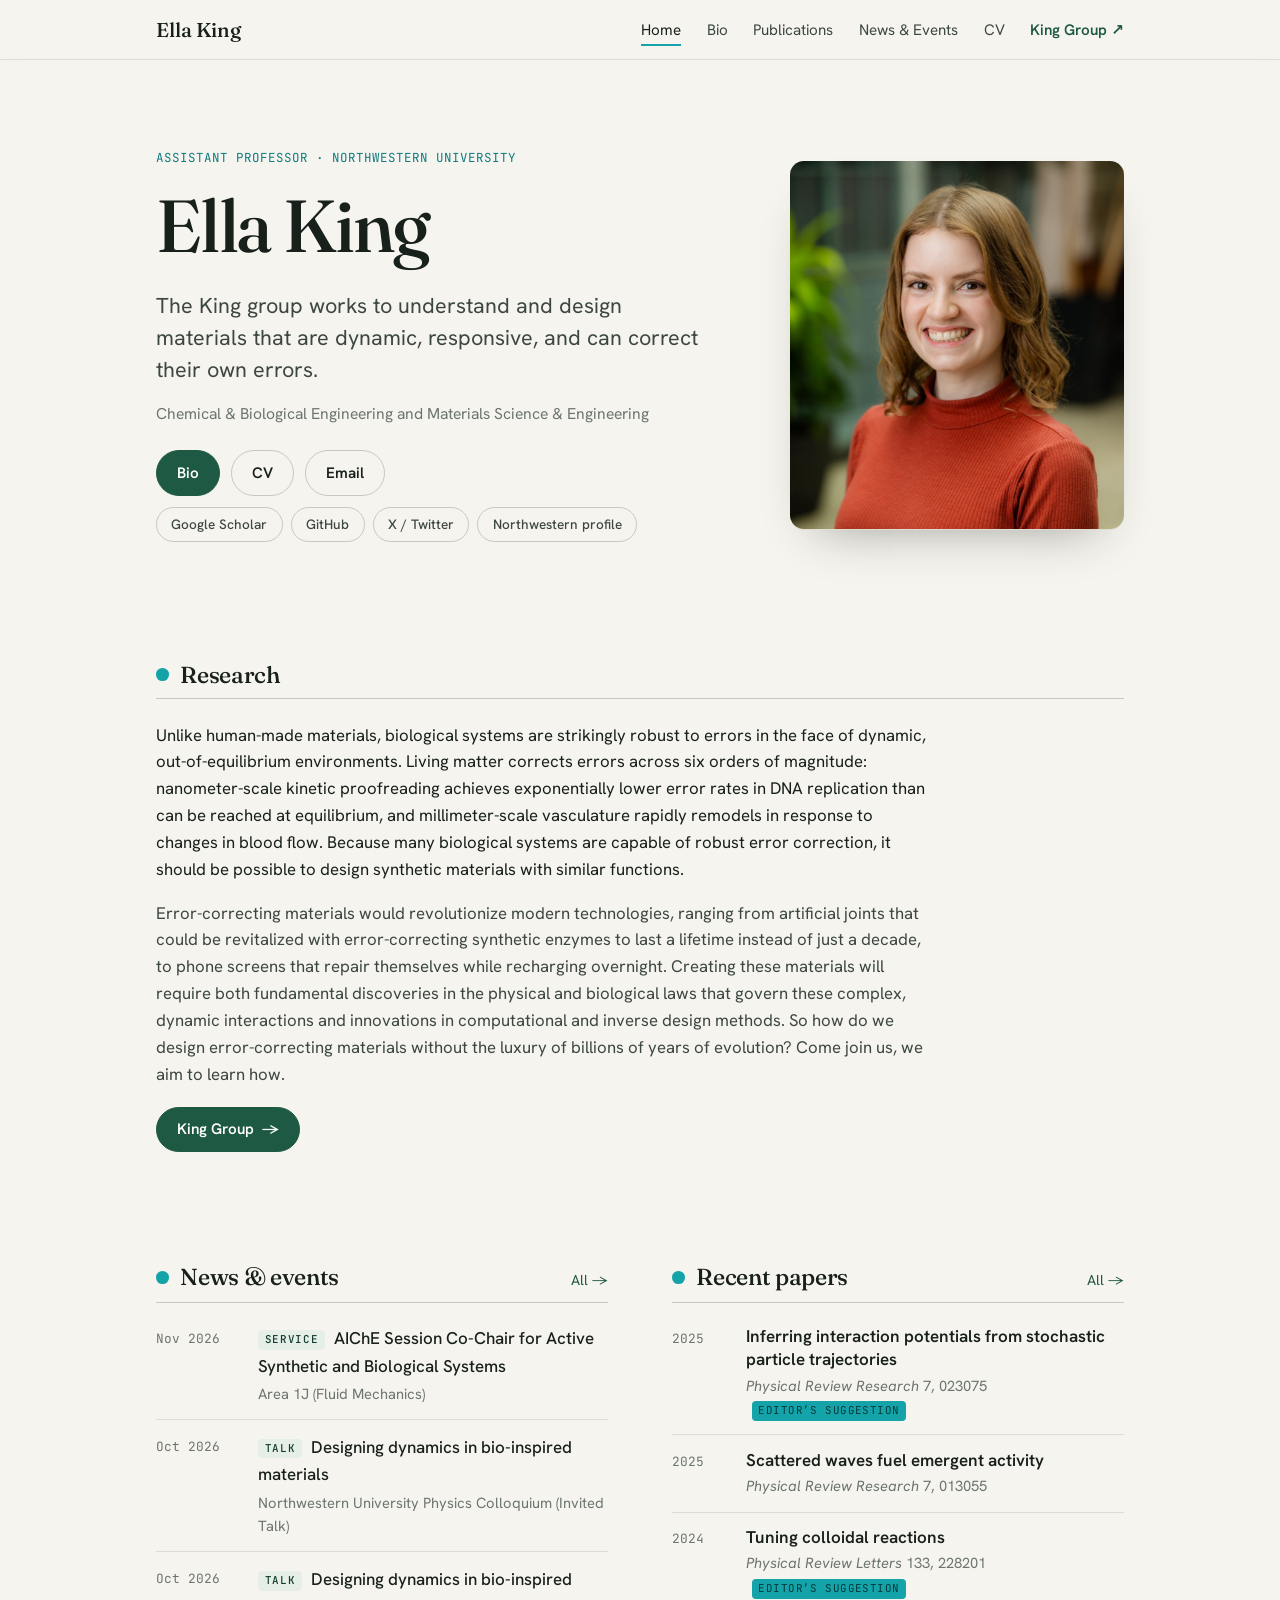
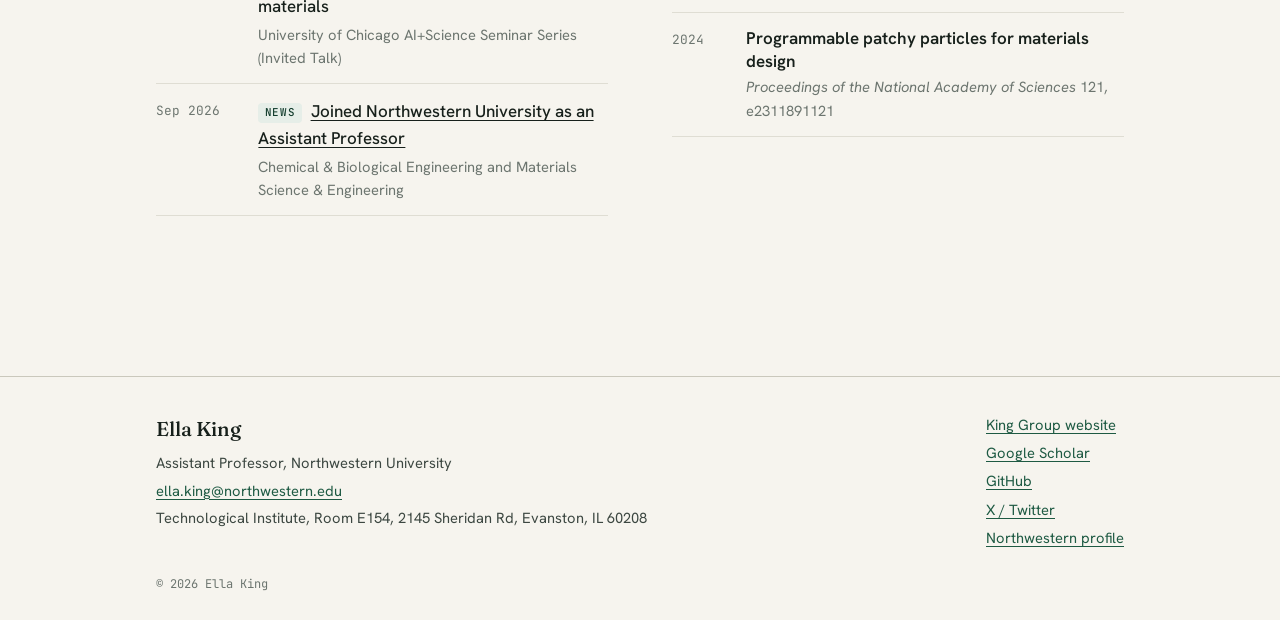
==== commit d042850b: "Remove arXiv preprint to test the Scholar sync Co-Authored-By: Claude Fable 5.2 <noreply@anthropic.c" ====
--- a/index.html
+++ b/index.html
@@ -107,14 +107,6 @@
       <a class="more" href="publications.html">All &rarr;</a></div>
     <ul class="pub-list compact">
     <li class="pub">
-      <span class="y">2026</span>
-      <div>
-        <a class="pub-title" href="https://arxiv.org/abs/2609.37946" rel="noopener">Emergent activity powers a path to chaos for pairs of acoustically trapped spheres</a>
-        <p class="authors">Gronert, M. K., Cao, B., <span class="me">King, E. M.</span>, Grier, D. G.</p>
-        <p class="venue"><span class="j">arXiv preprint arXiv:</span> 2609.37946 </p>
-      </div>
-    </li>
-    <li class="pub">
       <span class="y">2025</span>
       <div>
         <a class="pub-title" href="https://journals.aps.org/prresearch/abstract/10.1103/PhysRevResearch.7.023075" rel="noopener">Inferring interaction potentials from stochastic particle trajectories</a>
@@ -136,6 +128,14 @@
         <a class="pub-title" href="https://journals.aps.org/prl/abstract/10.1103/PhysRevLett.133.228201" rel="noopener">Tuning colloidal reactions</a>
         <p class="authors">Krueger, R. K.*, <span class="me">King, E. M.</span>*, Brenner, M. P.</p>
         <p class="venue"><span class="j">Physical Review Letters</span> 133, 228201 <span class="badge">Editor&rsquo;s Suggestion</span></p>
+      </div>
+    </li>
+    <li class="pub">
+      <span class="y">2024</span>
+      <div>
+        <a class="pub-title" href="https://www.pnas.org/doi/full/10.1073/pnas.2311891121" rel="noopener">Programmable patchy particles for materials design</a>
+        <p class="authors"><span class="me">King, E. M.</span>*, Du, C. X.*, Zhu, Q. Z., Schoenholz, S. S., Brenner, M. P.</p>
+        <p class="venue"><span class="j">Proceedings of the National Academy of Sciences</span> 121, e2311891121 </p>
       </div>
     </li>
     </ul>
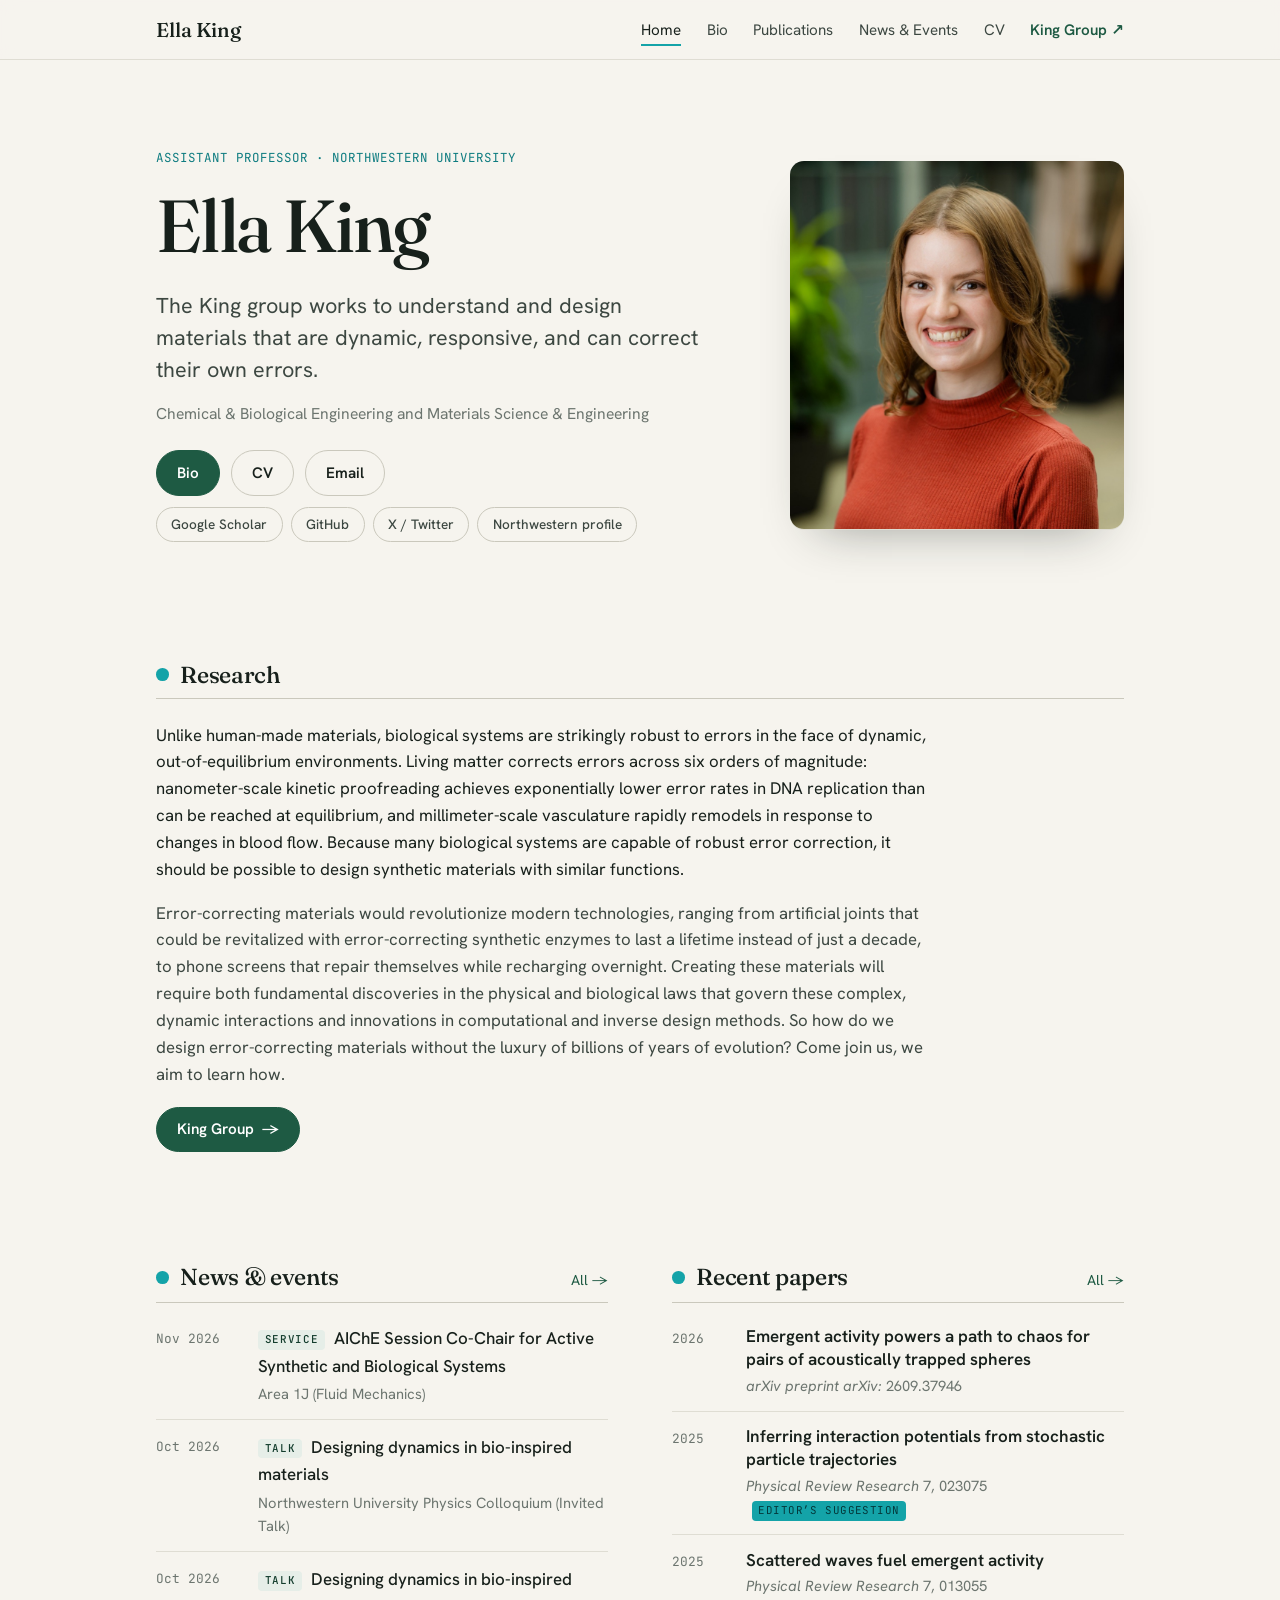
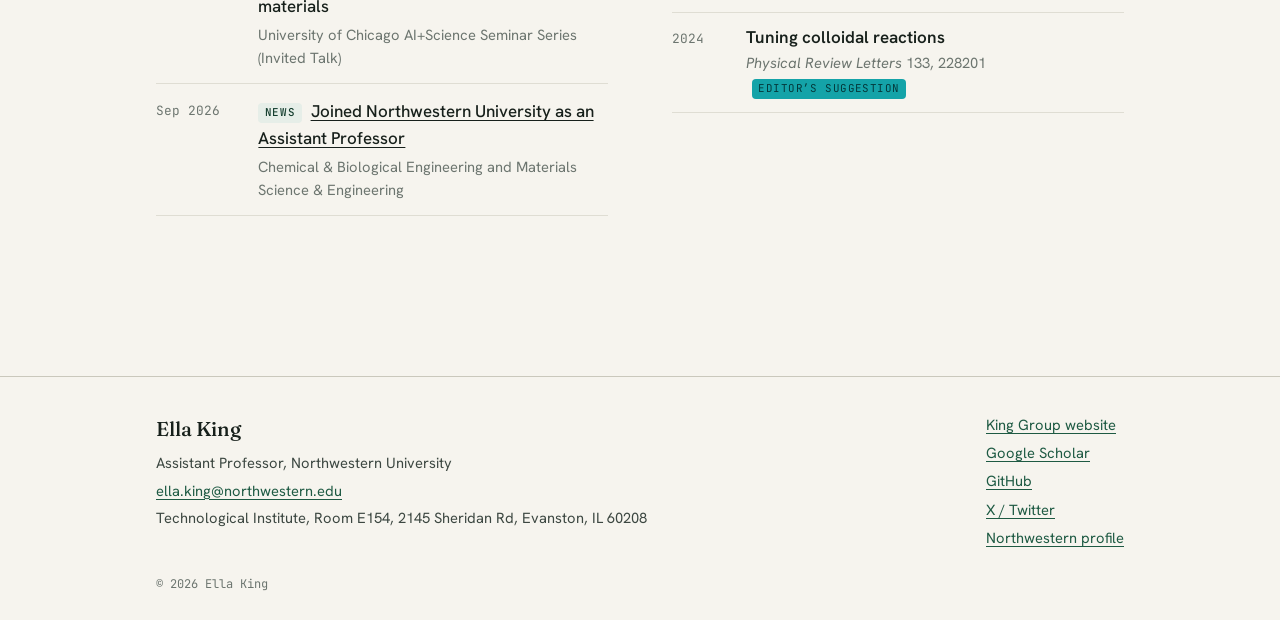
==== commit d809ab90: "Update site (automatic)" ====
--- a/index.html
+++ b/index.html
@@ -107,6 +107,14 @@
       <a class="more" href="publications.html">All &rarr;</a></div>
     <ul class="pub-list compact">
     <li class="pub">
+      <span class="y">2026</span>
+      <div>
+        <a class="pub-title" href="https://scholar.google.com/citations?view_op=view_citation&amp;hl=en&amp;user=tMOOznMAAAAJ&amp;pagesize=100&amp;sortby=pubdate&amp;citation_for_view=tMOOznMAAAAJ:dhFuZR0502QC" rel="noopener">Emergent activity powers a path to chaos for pairs of acoustically trapped spheres</a>
+        <p class="authors">MK Gronert, B Cao, <span class="me">EM King</span>, DG Grier</p>
+        <p class="venue"><span class="j">arXiv preprint arXiv:</span> 2609.37946 </p>
+      </div>
+    </li>
+    <li class="pub">
       <span class="y">2025</span>
       <div>
         <a class="pub-title" href="https://journals.aps.org/prresearch/abstract/10.1103/PhysRevResearch.7.023075" rel="noopener">Inferring interaction potentials from stochastic particle trajectories</a>
@@ -128,14 +136,6 @@
         <a class="pub-title" href="https://journals.aps.org/prl/abstract/10.1103/PhysRevLett.133.228201" rel="noopener">Tuning colloidal reactions</a>
         <p class="authors">Krueger, R. K.*, <span class="me">King, E. M.</span>*, Brenner, M. P.</p>
         <p class="venue"><span class="j">Physical Review Letters</span> 133, 228201 <span class="badge">Editor&rsquo;s Suggestion</span></p>
-      </div>
-    </li>
-    <li class="pub">
-      <span class="y">2024</span>
-      <div>
-        <a class="pub-title" href="https://www.pnas.org/doi/full/10.1073/pnas.2311891121" rel="noopener">Programmable patchy particles for materials design</a>
-        <p class="authors"><span class="me">King, E. M.</span>*, Du, C. X.*, Zhu, Q. Z., Schoenholz, S. S., Brenner, M. P.</p>
-        <p class="venue"><span class="j">Proceedings of the National Academy of Sciences</span> 121, e2311891121 </p>
       </div>
     </li>
     </ul>
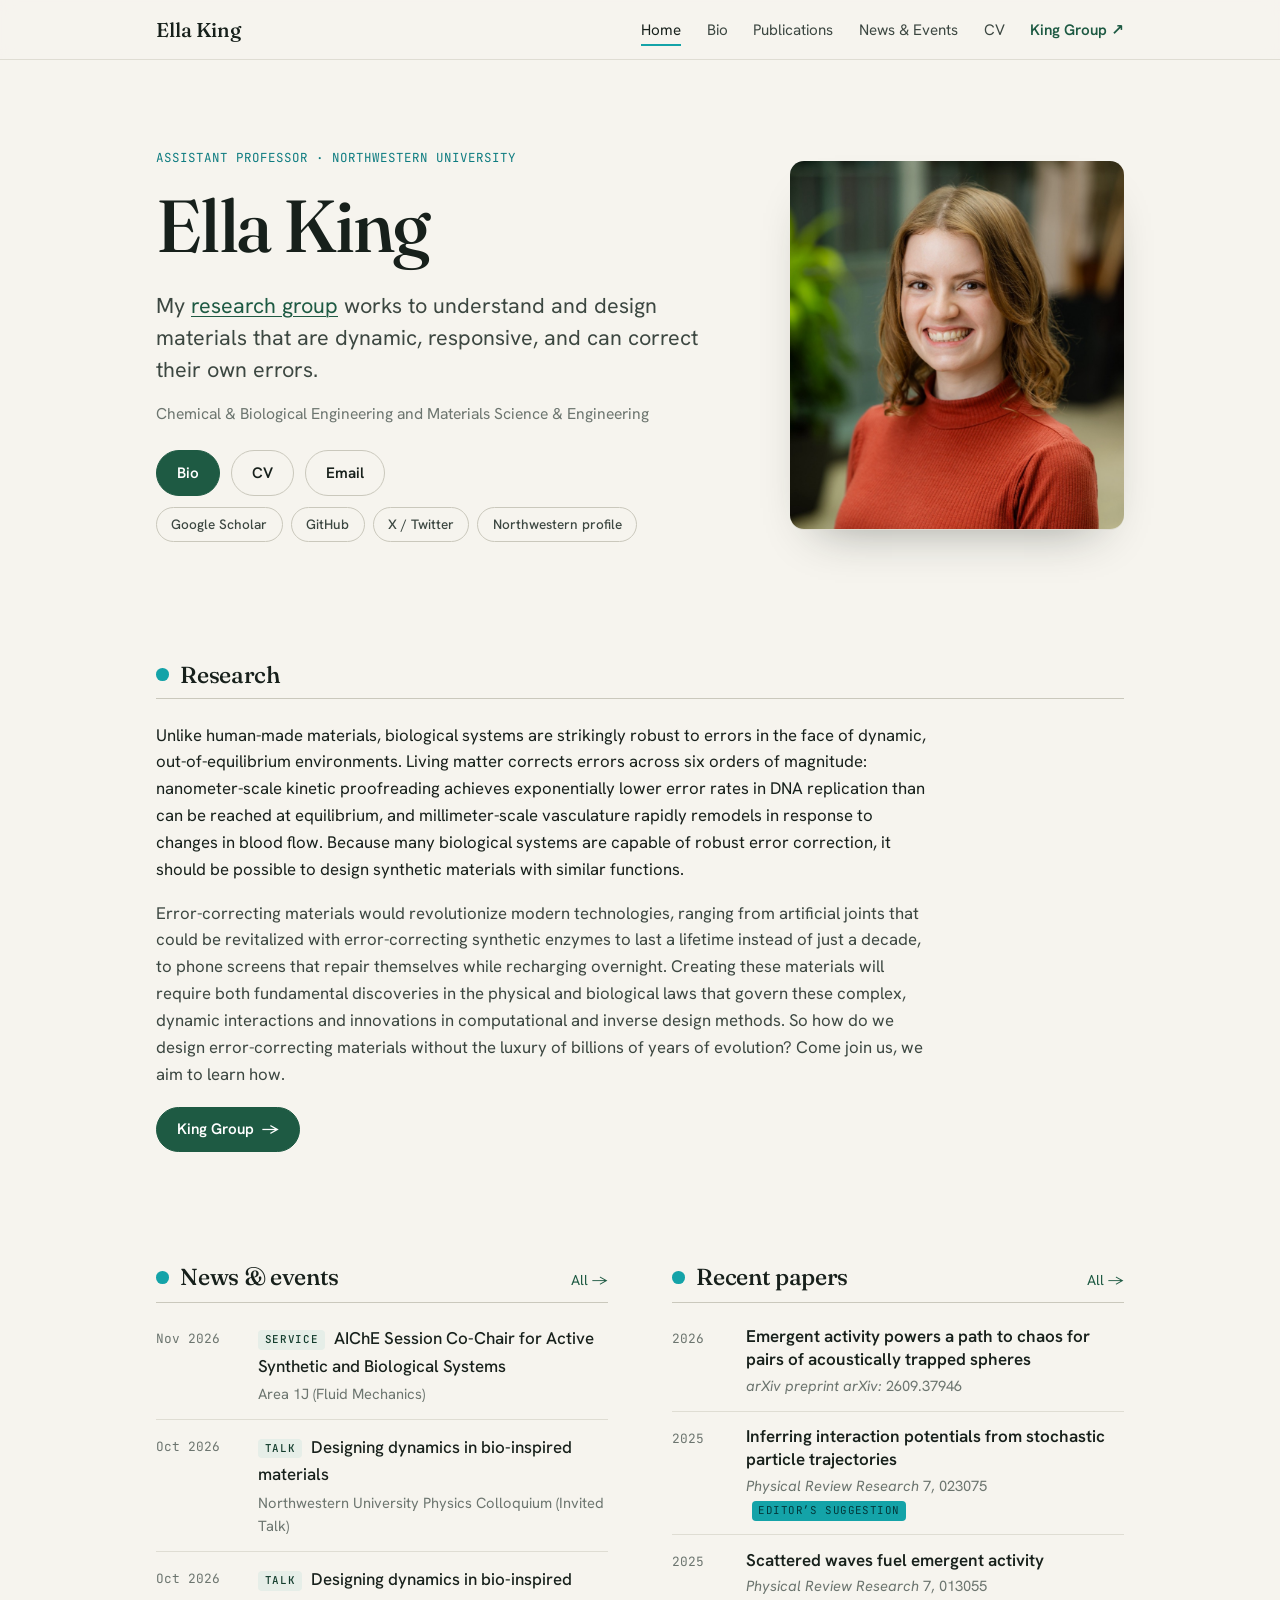
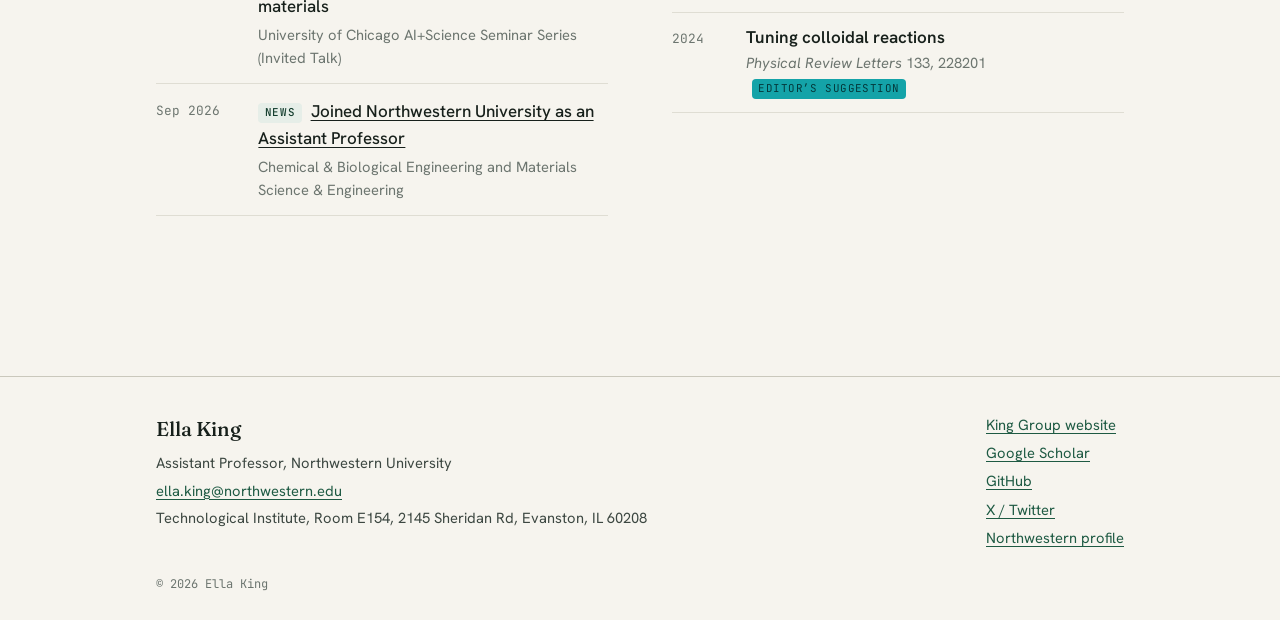
==== commit c87d5b3b: "Homepage line in first person, linking to the group site Co-Authored-By: Claude Fable 5.2 <noreply@a" ====
--- a/index.html
+++ b/index.html
@@ -4,11 +4,11 @@
 <meta charset="utf-8">
 <meta name="viewport" content="width=device-width, initial-scale=1">
 <title>Ella King · Northwestern University</title>
-<meta name="description" content="The King group works to understand and design materials that are dynamic, responsive, and can correct their own errors.">
+<meta name="description" content="My research group works to understand and design materials that are dynamic, responsive, and can correct their own errors.">
 <link rel="canonical" href="https://ellaking.org/">
 <meta property="og:type" content="website">
 <meta property="og:title" content="Ella King · Northwestern University">
-<meta property="og:description" content="The King group works to understand and design materials that are dynamic, responsive, and can correct their own errors.">
+<meta property="og:description" content="My research group works to understand and design materials that are dynamic, responsive, and can correct their own errors.">
 <meta property="og:url" content="https://ellaking.org/">
 <meta property="og:image" content="https://ellaking.org/assets/img/ella-king.jpg">
 <link rel="preconnect" href="https://fonts.googleapis.com"><link rel="preconnect" href="https://fonts.gstatic.com" crossorigin><link href="https://fonts.googleapis.com/css2?family=Fraunces:ital,opsz,wght@0,9..144,400..600;1,9..144,400..500&family=Hanken+Grotesk:wght@400;500;600;700&family=JetBrains+Mono:wght@400;500&display=swap" rel="stylesheet">
@@ -36,8 +36,7 @@
   <div class="hero-copy">
     <p class="eyebrow">Assistant Professor &middot; Northwestern University</p>
     <h1>Ella King</h1>
-    <p class="lead">The King group works to understand and design materials that are dynamic, responsive, and can correct their own errors.
-</p>
+    <p class="lead">My <a href="https://kinggroup.northwestern.edu/" rel="noopener">research group</a> works to understand and design materials that are dynamic, responsive, and can correct their own errors.</p>
     <p class="depts">Chemical &amp; Biological Engineering and Materials Science &amp; Engineering</p>
     <div class="btn-row">
       <a class="btn" href="bio.html">Bio</a>
@@ -109,8 +108,8 @@
     <li class="pub">
       <span class="y">2026</span>
       <div>
-        <a class="pub-title" href="https://scholar.google.com/citations?view_op=view_citation&amp;hl=en&amp;user=tMOOznMAAAAJ&amp;pagesize=100&amp;sortby=pubdate&amp;citation_for_view=tMOOznMAAAAJ:dhFuZR0502QC" rel="noopener">Emergent activity powers a path to chaos for pairs of acoustically trapped spheres</a>
-        <p class="authors">MK Gronert, B Cao, <span class="me">EM King</span>, DG Grier</p>
+        <a class="pub-title" href="https://arxiv.org/abs/2609.37946" rel="noopener">Emergent activity powers a path to chaos for pairs of acoustically trapped spheres</a>
+        <p class="authors">Gronert, M. K., Cao, B., <span class="me">King, E. M.</span>, Grier, D. G.</p>
         <p class="venue"><span class="j">arXiv preprint arXiv:</span> 2609.37946 </p>
       </div>
     </li>
